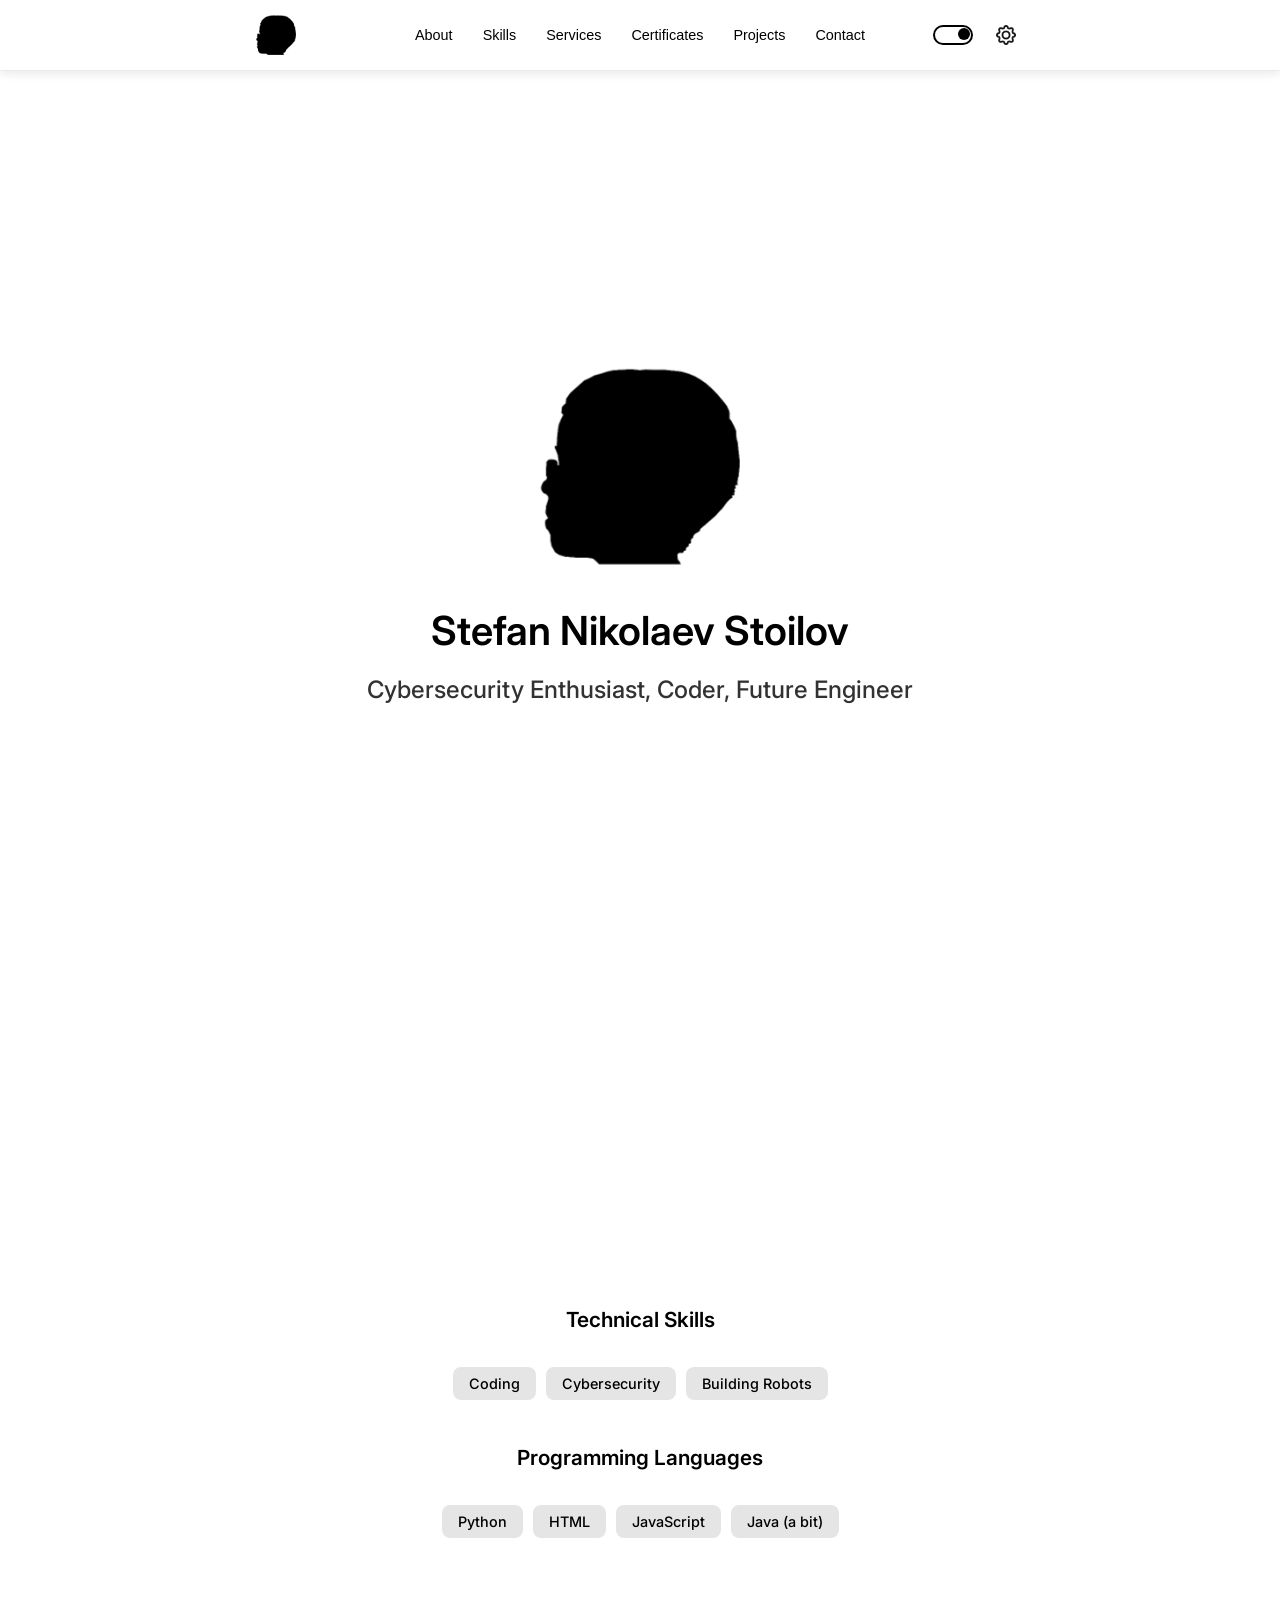
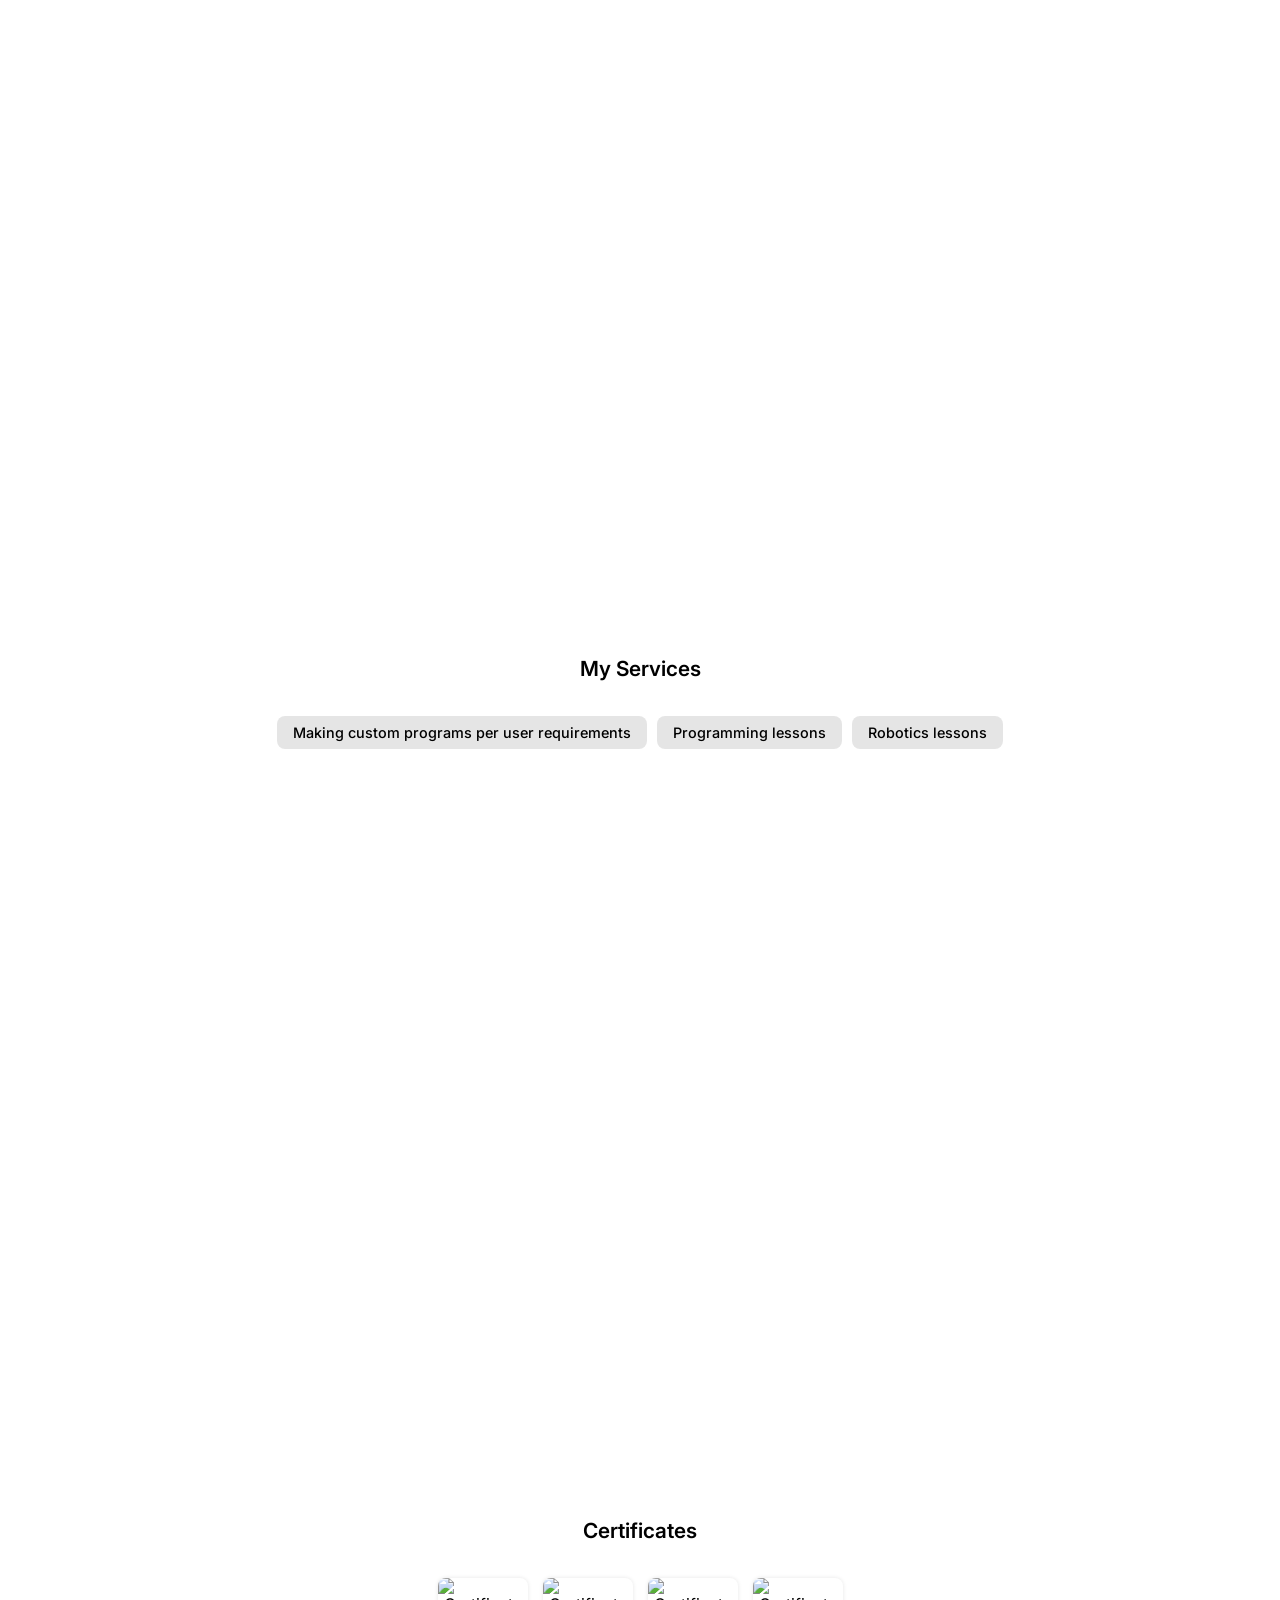
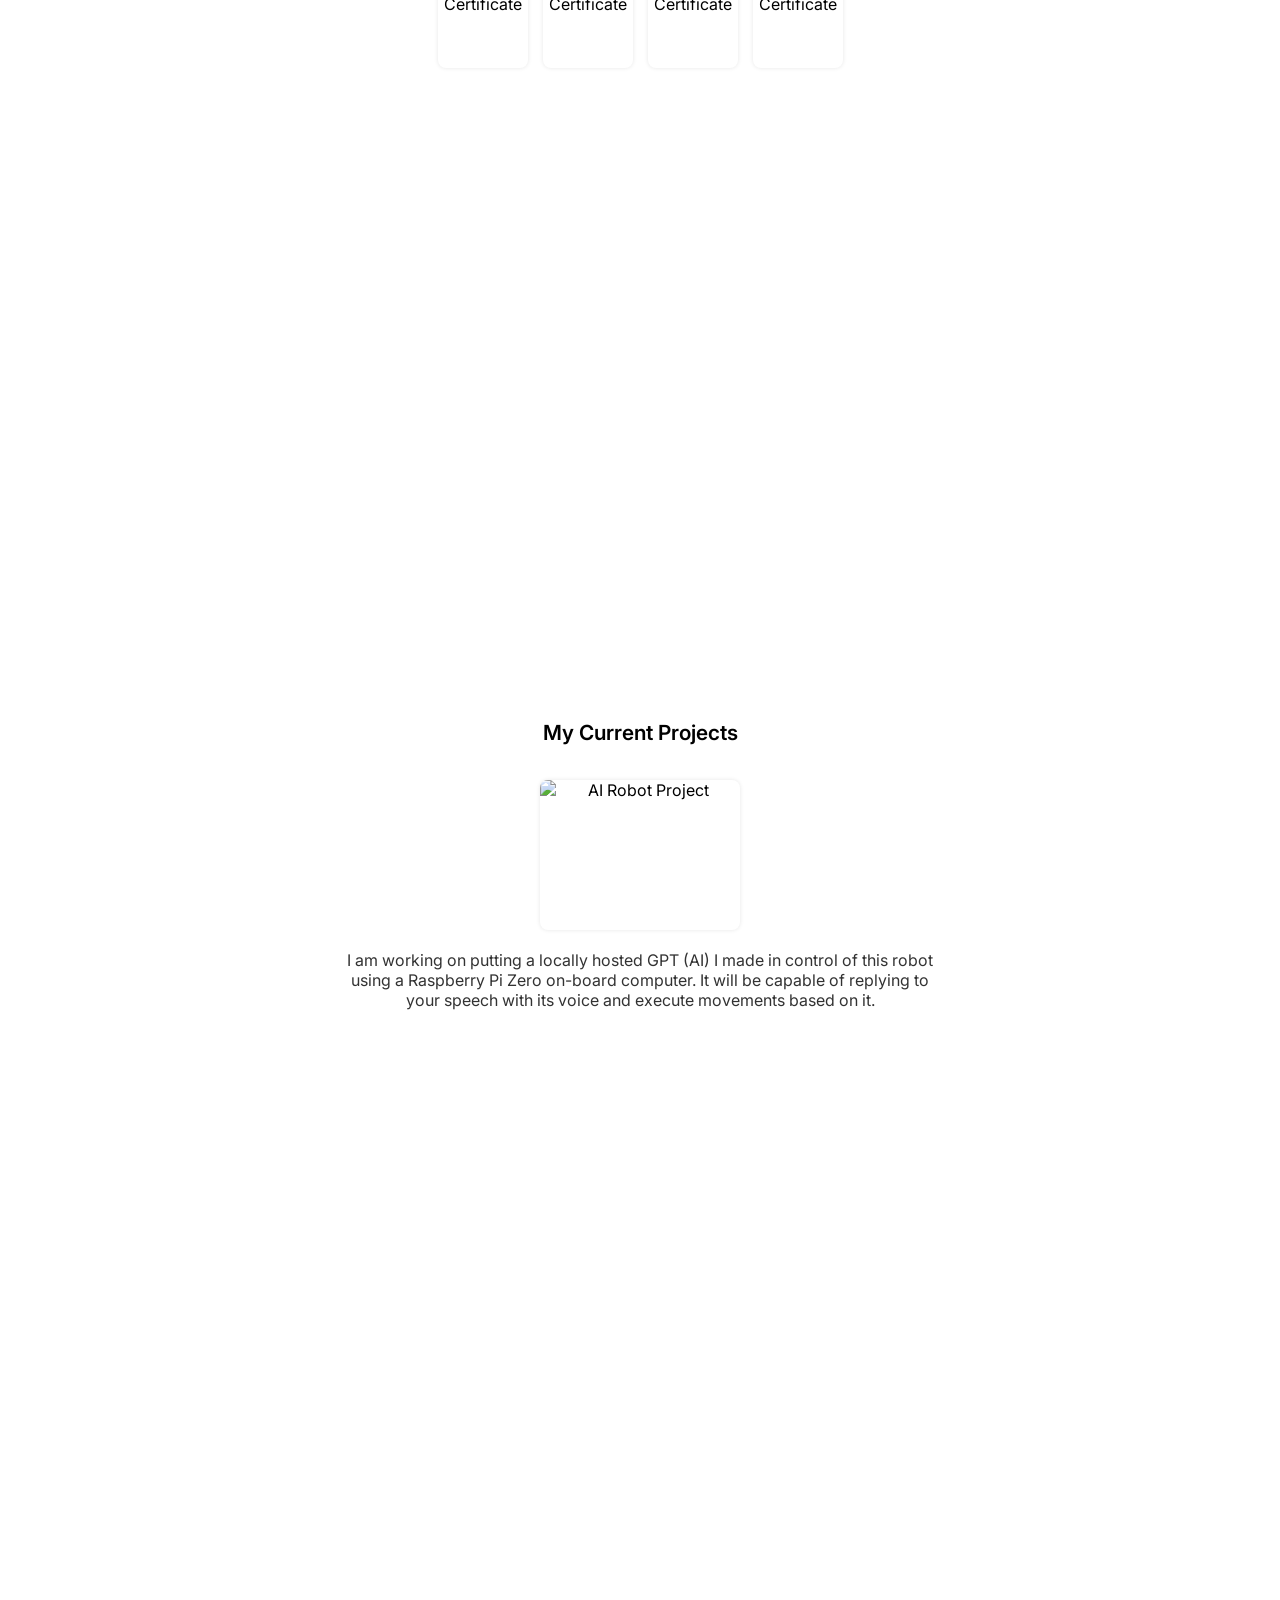
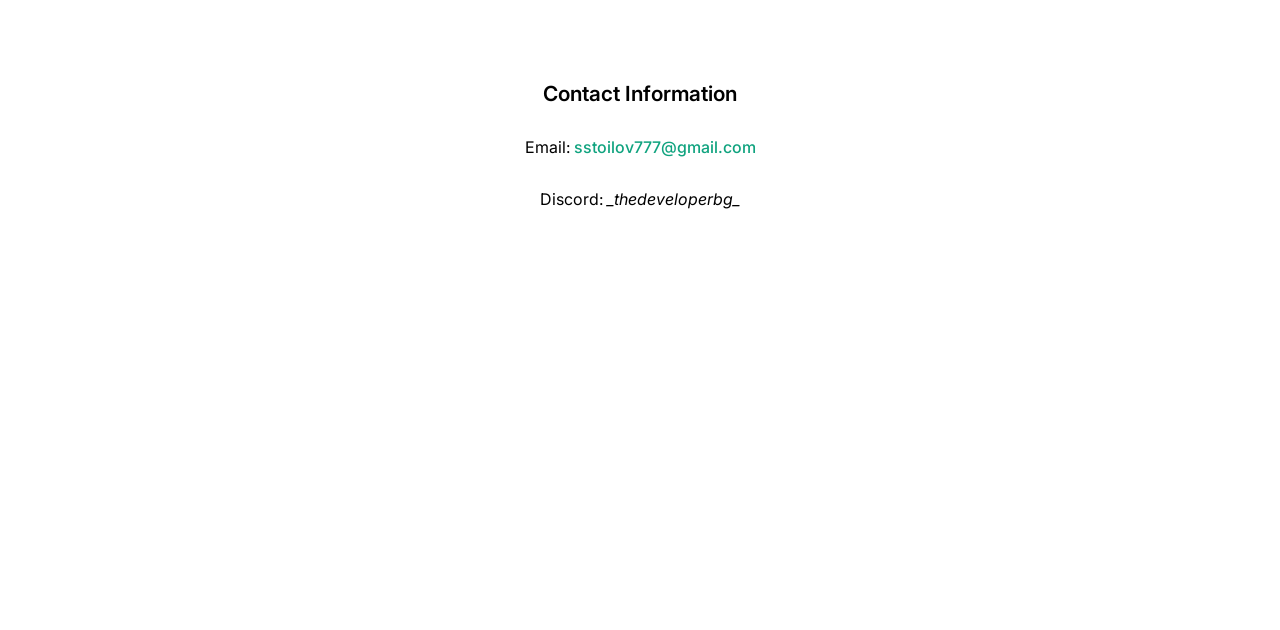
==== index.html @ a02ad45a "Add new certification image URL to index.html" ====
<!DOCTYPE html>
<html lang="en">
<head>
    <meta charset="UTF-8">
    <meta name="viewport" content="width=device-width, initial-scale=1.0">
    <title>Stefan Stoilov - Portfolio</title>
    <link href="https://fonts.googleapis.com/css2?family=Inter:wght@400;500;600&display=swap" rel="stylesheet">
    <link rel="icon" href="profile.png" type="image/png">
    <style>
        :root {
            --primary-color: #10a37f;
            --background-color: #000000;
            --content-bg: #1a1a1a;
            --hover-bg: rgba(255, 255, 255, 0.08);
            --text-color: #ffffff;
            --button-bg: rgba(255, 255, 255, 0.1);
            --button-hover-bg: rgba(255, 255, 255, 0.15);
            --section-padding: 80px 0;
            --nav-bg: #000000;
            --section-scale: 1;
            --section-spacing: 80px;
            --transition-speed: 0.2s;
        }

            :root.light-theme {
                --primary-color: #10a37f;
                --background-color: #ffffff;
                --content-bg: #f5f5f5;
                --hover-bg: rgba(0, 0, 0, 0.08);
                --text-color: #000000;
                --button-bg: rgba(0, 0, 0, 0.1);
                --button-hover-bg: rgba(0, 0, 0, 0.15);
                --nav-bg: #ffffff;
            }

        html {
            scroll-behavior: auto;
        }

        body {
            font-family: 'Inter', -apple-system, BlinkMacSystemFont, sans-serif;
            margin: 0;
            padding: 0;
            min-height: 100vh;
            background: var(--background-color);
            color: var(--text-color);
            overflow-x: hidden;
            font-weight: 400;
            transition: background-color var(--transition-speed) ease, color var(--transition-speed) ease;
        }

        /* Top Navigation Bar - Pure black/white with slide animation and doubled spacing */
        .top-nav {
            scroll-behavior: smooth;
            position: fixed;
            top: -80px;
            left: 0;
            width: 100%;
            background: var(--nav-bg);
            padding: 15px 20%; /* Doubled from 10% to 20% */
            display: flex;
            justify-content: space-between;
            align-items: center;
            z-index: 1000;
            box-shadow: 0 2px 10px rgba(0, 0, 0, 0.1);
            border-bottom: 1px solid var(--hover-bg);
            box-sizing: border-box;
            transition: top 1s ease 0.5s; /* 2x slower with 0.5s delay */
        }

            .top-nav.loaded {
                top: 0;
            }

        .nav-left {
            display: flex;
            align-items: center;
            gap: 20px;
            flex: 1;
        }

        .nav-center {
            display: flex;
            align-items: center;
            gap: 30px;
            flex: 2;
            justify-content: center;
        }

        .nav-right {
            display: flex;
            align-items: center;
            gap: 15px;
            flex: 1;
            justify-content: flex-end;
        }

        /* User Profile in Nav */
        .nav-profile-wrapper {
            width: 40px;
            height: 40px;
            display: flex;
            align-items: center;
            justify-content: center;
            position: relative;
            overflow: hidden;
            border-radius: 0;
        }

        .nav-profile {
            width: 100%;
            height: 100%;
            object-fit: cover;
            transition: all 0.5s ease;
            position: relative;
            z-index: 2;
        }

        .nav-profile-wrapper::before {
            content: '';
            position: absolute;
            top: 0;
            left: 0;
            width: 100%;
            height: 100%;
            background: linear-gradient(135deg, #10a37f, #1e90ff, #10a37f, #1e90ff);
            background-size: 400% 400%;
            opacity: 0;
            transition: opacity 0.5s ease;
            z-index: 1;
            animation: weave 8s ease infinite;
        }

        .nav-profile-wrapper:hover::before {
            opacity: 1;
        }

        .nav-profile-wrapper:hover .nav-profile {
            filter: brightness(0) invert(1) drop-shadow(0 0 2px rgba(255, 255, 255, 0.7));
        }

        @keyframes weave {
            0% {
                background-position: 0% 50%;
            }

            50% {
                background-position: 100% 50%;
            }

            100% {
                background-position: 0% 50%;
            }
        }

        html:not(.light-theme) .nav-profile {
            filter: invert(1);
        }

        /* Navigation Tabs - Always white text */
        .nav-tabs {
            display: flex;
            gap: 30px;
        }

        .nav-tab {
            background: none;
            border: none;
            color: var(--text-color) !important;
            font-weight: 500;
            font-size: 0.9rem;
            cursor: pointer;
            padding: 5px 0;
            position: relative;
            transition: color 0.3s ease;
        }

            .nav-tab::after {
                content: '';
                position: absolute;
                bottom: -2px;
                left: 0;
                width: 0;
                height: 2px;
                background-color: var(--text-color) !important;
                transition: width 0.3s ease;
            }

            .nav-tab:hover::after {
                width: 100%;
            }

        /* Settings Button */
        .settings-container {
            position: relative;
            display: flex;
            align-items: center;
        }

        .settings-btn {
            background: none;
            border: none;
            cursor: pointer;
            padding: 8px;
            border-radius: 4px;
            transition: all 0.3s ease;
            display: flex;
            align-items: center;
            justify-content: center;
        }

            .settings-btn:hover {
                background: var(--hover-bg);
            }

            .settings-btn img {
                width: 20px;
                height: 20px;
            }

        /* Theme Toggle - Border only */
        .theme-switch {
            position: relative;
            display: inline-block;
            width: 40px;
            height: 20px;
        }

            .theme-switch input {
                opacity: 0;
                width: 0;
                height: 0;
            }

        .theme-slider {
            position: absolute;
            cursor: pointer;
            top: 0;
            left: 0;
            right: 0;
            bottom: 0;
            background-color: transparent;
            transition: var(--transition-speed);
            border-radius: 34px;
            border: 2px solid;
        }

        html:not(.light-theme) .theme-slider {
            border-color: #ffffff;
        }

        .light-theme .theme-slider {
            border-color: #000000;
        }

        .theme-slider:before {
            position: absolute;
            content: "";
            height: 12px;
            width: 12px;
            left: 3px;
            bottom: 3px;
            background-color: var(--text-color);
            transition: var(--transition-speed);
            border-radius: 50%;
        }

        input:checked + .theme-slider:before {
            transform: translateX(20px);
        }

        /* Settings Menu - No delay */
        .settings-menu {
            position: absolute;
            top: 100%;
            right: 0;
            background: var(--nav-bg);
            border-radius: 8px;
            padding: 15px;
            box-shadow: 0 4px 15px rgba(0, 0, 0, 0.2);
            display: none;
            z-index: 1000;
            min-width: 180px;
            border: 1px solid var(--hover-bg);
            margin-top: 5px;
        }

            .settings-menu.active {
                display: block;
                animation: fadeIn 0.3s ease; /* No delay, faster animation */
            }

        .settings-menu-item {
            display: flex;
            align-items: center;
            justify-content: space-between;
            padding: 8px 12px;
            color: var(--text-color);
            font-size: 0.9rem;
        }

        /* Main Content with dynamic spacing */
        .main-content {
            max-width: 800px;
            margin: 0 auto;
            padding: 100px 20px 50px;
            transition: padding 0.5s ease;
        }

        .section {
            min-height: 80vh;
            display: flex;
            flex-direction: column;
            justify-content: center;
            align-items: center;
            padding: var(--section-spacing) 0;
            text-align: center;
            scroll-margin-top: 80px;
            transform: scale(var(--section-scale));
            transition: transform 0.5s ease, padding 0.5s ease;
            transform-origin: center center;
        }

        /* Text Elements */
        h1, h2, h3, p, .skill {
            font-family: 'Inter', sans-serif;
            transition: color var(--transition-speed) ease;
        }

        h1 {
            font-size: 2.5rem;
            font-weight: 600;
            margin: 10px 0;
        }

        h2 {
            font-size: 1.5rem;
            font-weight: 500;
            color: var(--text-color);
            opacity: 0.8;
            margin: 10px 0;
        }

        h3 {
            font-size: 1.3rem;
            font-weight: 600;
            margin: 25px 0 15px;
        }

        /* Profile Section */
        .profile-wrapper {
            width: 200px;
            height: 200px;
            display: flex;
            align-items: center;
            justify-content: center;
            margin: 0 auto 30px;
            position: relative;
            overflow: hidden;
            border-radius: 0;
            transition: all 0.5s ease;
        }

        .profile {
            width: 100%;
            height: 100%;
            object-fit: contain;
            transition: all 0.5s ease;
            position: relative;
            z-index: 2;
            filter: none;
        }

        .profile-wrapper::before {
            content: '';
            position: absolute;
            top: 0;
            left: 0;
            width: 100%;
            height: 100%;
            background: linear-gradient(135deg, #10a37f, #1e90ff, #10a37f, #1e90ff);
            background-size: 400% 400%;
            opacity: 0;
            transition: opacity 0.5s ease;
            z-index: 1;
            animation: weave 8s ease infinite;
            mix-blend-mode: overlay;
        }

        .profile-wrapper:hover::before {
            opacity: 0.8;
        }

        .profile-wrapper:hover .profile {
            filter: drop-shadow(0 0 5px rgba(16, 163, 127, 0.5));
        }

        html:not(.light-theme) .profile {
            filter: invert(1);
        }

        /* Skills */
        .skills {
            display: flex;
            gap: 10px;
            flex-wrap: wrap;
            margin: 20px 0;
            justify-content: center;
        }

        .skill {
            background: var(--button-bg);
            padding: 8px 16px;
            border-radius: 8px;
            font-size: 0.9rem;
            font-weight: 500;
            transition: background 0.3s ease;
        }

        /* Certificate Grid */
        .certificates {
            display: flex;
            flex-wrap: wrap;
            gap: 15px;
            margin-top: 20px;
            justify-content: center;
        }

            .certificates img {
                width: 90px;
                height: 90px;
                object-fit: cover;
                border-radius: 8px;
                cursor: pointer;
                transition: all 0.3s ease;
                box-shadow: 0 0 4px rgba(0, 0, 0, 0.1);
            }

                .certificates img:hover {
                    transform: scale(1.1);
                    z-index: 2;
                    box-shadow: 0 0 15px rgba(0, 0, 0, 0.3);
                }

        /* Certificate Overlay - No delay */
        .overlay {
            position: fixed;
            top: 0;
            left: 0;
            width: 100vw;
            height: 100vh;
            background: rgba(0, 0, 0, 0.95);
            display: flex;
            justify-content: center;
            align-items: center;
            z-index: 1000;
            animation: fadeInOverlay 0.3s ease; /* No delay */
        }

            .overlay img {
                max-width: 90%;
                max-height: 90%;
                border-radius: 20px;
                object-fit: contain;
                animation: fadeIn 0.3s ease; /* No delay */
            }

        @keyframes fadeIn {
            from {
                opacity: 0;
            }

            to {
                opacity: 1;
            }
        }

        @keyframes fadeInOverlay {
            from {
                opacity: 0;
            }

            to {
                opacity: 1;
            }
        }

        /* Language Toggle in Settings Menu */
        .language-toggle-menu {
            width: 100%;
            padding: 8px 16px;
            background: var(--button-bg);
            color: var(--text-color);
            border: none;
            border-radius: 6px;
            cursor: pointer;
            font-weight: 500;
            transition: all 0.3s ease;
            font-size: 0.85rem;
            text-align: center;
            margin-top: 10px;
        }

            .language-toggle-menu:hover {
                background: var(--button-hover-bg);
            }

        /* Mobile Menu - No delay */
        .mobile-menu-btn {
            display: none;
            background: none;
            border: none;
            cursor: pointer;
            padding: 8px;
            transition: all 0.3s ease;
        }

            .mobile-menu-btn img {
                width: 24px;
                height: 24px;
                transition: filter var(--transition-speed) ease;
            }

        html:not(.light-theme) .mobile-menu-btn img {
            filter: invert(1);
        }

        .mobile-menu {
            position: fixed;
            top: 70px;
            left: 0;
            width: 100%;
            background: var(--nav-bg);
            padding: 20px;
            box-shadow: 0 4px 15px rgba(0, 0, 0, 0.2);
            display: none;
            z-index: 999;
            animation: slideDown 0.3s ease; /* No delay, faster animation */
            border-top: 1px solid var(--hover-bg);
        }

            .mobile-menu.active {
                display: block;
            }

        .mobile-tabs {
            display: flex;
            flex-direction: column;
            gap: 15px;
            margin-bottom: 20px;
        }

        .mobile-tab {
            background: none;
            border: none;
            color: var(--text-color) !important;
            font-size: 1.1rem;
            text-align: left;
            padding: 10px 0;
            cursor: pointer;
            transition: color 0.3s ease;
            position: relative;
        }

            .mobile-tab::after {
                content: '';
                position: absolute;
                bottom: 0;
                left: 0;
                width: 0;
                height: 2px;
                background-color: #ffffff;
                transition: width 0.3s ease;
            }

            .mobile-tab:hover::after {
                width: 100%;
            }

        .mobile-settings {
            display: flex;
            flex-direction: column;
            gap: 15px;
            padding-top: 15px;
            border-top: 1px solid var(--hover-bg);
        }

        /* Mobile Theme Toggle - Hidden by default, shown when menu is active */
        .mobile-theme-toggle {
            display: none;
            align-items: center;
            gap: 10px;
        }

            .mobile-theme-toggle.active {
                display: flex;
            }

        @keyframes slideDown {
            from {
                opacity: 0;
                transform: translateY(-10px);
            }

            to {
                opacity: 1;
                transform: translateY(0);
            }
        }

        /* Responsive adjustments */
        @media (max-width: 768px) {
            .top-nav {
                padding: 10px 20%; /* Doubled from 10% to 20% */
            }

            .nav-center, .nav-right .theme-switch, .nav-right .settings-container {
                display: none;
            }

            .mobile-menu-btn {
                display: block;
            }

            .mobile-theme-toggle {
                display: none;
            }

                .mobile-theme-toggle.active {
                    display: flex;
                }

            .section {
                min-height: 70vh;
                padding: 60px 0;
            }

            .main-content {
                padding-top: 80px;
            }

            h1 {
                font-size: 2rem;
            }

            h2 {
                font-size: 1.2rem;
            }

            .profile-wrapper {
                width: 150px;
                height: 150px;
            }
        }

        @media (max-width: 600px) {
            .mobile-menu {
                top: 60px;
            }

            .section {
                scroll-margin-top: 60px;
            }
        }

        @media (max-width: 480px) {
            h1 {
                font-size: 1.8rem;
            }

            h2 {
                font-size: 1.1rem;
            }

            .nav-profile-wrapper {
                width: 35px;
                height: 35px;
            }

            .top-nav {
                padding: 10px 10%; /* Doubled from 5% to 10% */
            }
        }
    </style>
</head>
<body>
    <!-- Top Navigation Bar -->
    <nav class="top-nav">
        <div class="nav-left">
            <div class="nav-profile-wrapper">
                <img src="profile.png" alt="Profile" class="nav-profile">
            </div>
        </div>

        <div class="nav-center">
            <div class="nav-tabs">
                <button class="nav-tab" data-section="about">About</button>
                <button class="nav-tab" data-section="skills">Skills</button>
                <button class="nav-tab" data-section="services">Services</button>
                <button class="nav-tab" data-section="certs">Certificates</button>
                <button class="nav-tab" data-section="projects">Projects</button>
                <button class="nav-tab" data-section="contact">Contact</button>
            </div>
        </div>

        <div class="nav-right">
            <label class="theme-switch">
                <input type="checkbox" id="themeCheckbox">
                <span class="theme-slider"></span>
            </label>

            <div class="settings-container">
                <button class="settings-btn" id="settingsBtn">
                    <img id="settingsIcon" src="settings-light.png" alt="Settings">
                </button>

                <!-- Settings Menu -->
                <div class="settings-menu" id="settingsMenu">
                    <div class="settings-menu-item">
                        <span id="themeText">Change to dark theme</span>
                    </div>
                    <button class="language-toggle-menu" id="languageToggleMenu">Смени на Български</button>
                </div>
            </div>

            <!-- Mobile Theme Toggle (shown when menu is active) -->
            <div class="mobile-theme-toggle" id="mobileThemeToggle">
                <label class="theme-switch">
                    <input type="checkbox" id="mobileThemeCheckbox">
                    <span class="theme-slider"></span>
                </label>
            </div>

            <!-- Mobile Menu Button -->
            <button class="mobile-menu-btn" id="mobileMenuBtn">
                <img src="bar.png" alt="Menu">
            </button>
        </div>
    </nav>

    <!-- Mobile Menu -->
    <div class="mobile-menu" id="mobileMenu">
        <div class="mobile-tabs">
            <button class="mobile-tab" data-section="about">About</button>
            <button class="mobile-tab" data-section="skills">Skills</button>
            <button class="mobile-tab" data-section="services">Services</button>
            <button class="mobile-tab" data-section="certs">Certificates</button>
            <button class="mobile-tab" data-section="projects">Projects</button>
            <button class="mobile-tab" data-section="contact">Contact</button>
        </div>
        <div class="mobile-settings">
            <button class="language-toggle-menu" id="mobileLanguageToggleMenu">Смени на Български</button>
        </div>
    </div>

    <main class="main-content">
        <section id="about" class="section">
            <div class="profile-wrapper">
                <img src="profile.png" alt="Profile" class="profile">
            </div>
            <h1>Stefan Nikolaev Stoilov</h1>
            <h2>Cybersecurity Enthusiast, Coder, Future Engineer</h2>
        </section>

        <section id="skills" class="section">
            <h3>Technical Skills</h3>
            <div class="skills">
                <div class="skill">Coding</div>
                <div class="skill">Cybersecurity</div>
                <div class="skill">Building Robots</div>
            </div>

            <h3>Programming Languages</h3>
            <div class="skills">
                <div class="skill">Python</div>
                <div class="skill">HTML</div>
                <div class="skill">JavaScript</div>
                <div class="skill">Java (a bit)</div>
            </div>
        </section>

        <section id="services" class="section">
            <h3>My Services</h3>
            <div class="skills">
                <div class="skill">Making custom programs per user requirements</div>
                <div class="skill">Programming lessons</div>
                <div class="skill">Robotics lessons</div>
            </div>
        </section>

        <section id="certs" class="section">
            <h3>Certificates</h3>
            <div class="certificates" id="certGallery">
                <!-- Certificates will be populated by JavaScript -->
            </div>
        </section>

        <section id="projects" class="section">
            <h3>My Current Projects</h3>
            <div class="certificates">
                <img src="https://github.com/dev-sstoilov/dev-sstoilov.github.io/blob/main/unnamed.jpg?raw=true"
                     alt="AI Robot Project"
                     style="width: 200px; height: 150px; object-fit: cover;">
            </div>
            <p style="margin-top: 20px; opacity: 0.8; max-width: 600px;">
                <span class="project-description">I am working on putting a locally hosted GPT (AI) I made in control of this robot using a Raspberry Pi Zero on-board computer. It will be capable of replying to your speech with its voice and execute movements based on it.</span>
            </p>
        </section>

        <section id="contact" class="section">
            <h3>Contact Information</h3>
            <p>
                Email: <a href="mailto:sstoilov777@gmail.com"
                          style="color: var(--primary-color);
                              text-decoration: none;
                              font-weight: 500;">
                    sstoilov777@gmail.com
                </a>
            </p>
            <p>Discord: _thedeveloperbg_</p>
        </section>
    </main>

    <script>
        // Cookie functions
        function setCookie(name, value, days) {
        const date = new Date();
        date.setTime(date.getTime() + (days * 24 * 60 * 60 * 1000));
        document.cookie = `${name}=${value};expires=${date.toUTCString()};path=/`;
        }

        function getCookie(name) {
        const cookies = document.cookie.split(';');
        for (let cookie of cookies) {
        const [cookieName, cookieValue] = cookie.split('=');
        if (cookieName.trim() === name) return cookieValue;
        }
        return null;
        }

        // Theme management
        function updateThemeIcon() {
        const isLight = document.documentElement.classList.contains('light-theme');
        document.getElementById('settingsIcon').src = isLight ?
        'settings-light.png' : 'settings-dark.png';
        }

        function applyTheme(isLight) {
        const themeText = document.getElementById('themeText');
        if (isLight) {
        document.documentElement.classList.add('light-theme');
        document.getElementById('themeCheckbox').checked = true;
        document.getElementById('mobileThemeCheckbox').checked = true;
        themeText.textContent = 'Change to dark theme';
        } else {
        document.documentElement.classList.remove('light-theme');
        document.getElementById('themeCheckbox').checked = false;
        document.getElementById('mobileThemeCheckbox').checked = false;
        themeText.textContent = 'Change to light theme';
        }
        updateThemeIcon();
        }

        // Initial theme setup
        const savedTheme = getCookie('theme');
        const prefersDark = window.matchMedia('(prefers-color-scheme: dark)').matches;
        let currentTheme = savedTheme || (prefersDark ? 'dark' : 'light');
        applyTheme(currentTheme === 'light');

        // Theme toggle
        document.getElementById('themeCheckbox').addEventListener('change', (e) => {
        const isLight = e.target.checked;
        applyTheme(isLight);
        setCookie('theme', isLight ? 'light' : 'dark', 30);
        });

        document.getElementById('mobileThemeCheckbox').addEventListener('change', (e) => {
        const isLight = e.target.checked;
        applyTheme(isLight);
        setCookie('theme', isLight ? 'light' : 'dark', 30);
        });

        // Language content
        const englishContent = {
        about: {
        title: "Stefan Nikolaev Stoilov",
        subtitle: "Cybersecurity Enthusiast, Coder, Future Engineer"
        },
        skills: {
        technicalSkills: "Technical Skills",
        programmingLanguages: "Programming Languages",
        skills: ["Coding", "Cybersecurity", "Building Robots"],
        languages: ["Python", "HTML", "JavaScript", "Java (a bit)"]
        },
        services: {
        title: "My Services",
        services: [
        "Making custom programs per user requirements",
        "Programming lessons",
        "Robotics lessons"
        ]
        },
        certs: {
        title: "Certificates"
        },
        projects: {
        title: "My Current Projects",
        sampleText: "I am working on putting a locally hosted GPT (AI) I made in control of this robot using a Raspberry Pi Zero on-board computer. It will be capable of replying to your speech with its voice and execute movements based on it."
        },
        contact: {
        title: "Contact Information",
        email: "Email: ",
        discord: "Discord: "
        },
        tabs: {
        about: "About",
        skills: "Skills",
        services: "Services",
        certs: "Certificates",
        projects: "Projects",
        contact: "Contact"
        },
        languageToggleText: "Смени на Български"
        };

        const bulgarianContent = {
        about: {
        title: "Стефан Николаев Стоилов",
        subtitle: "Ентусиаст по киберсигурност, програмист, бъдещ инженер"
        },
        skills: {
        technicalSkills: "Технически Умения",
        programmingLanguages: "Програмни Езици",
        skills: ["Програмиране", "Киберсигурност", "Конструиране/дизайн на роботи"],
        languages: ["Python", "HTML", "JavaScript", "Java (малко)"]
        },
        services: {
        title: "Моите Услуги",
        services: [
        "Създаване на програми по поръчка",
        "Уроци по програмиране",
        "Уроци по роботика"
        ]
        },
        certs: {
        title: "Сертификати"
        },
        projects: {
        title: "Текущи Проекти",
        sampleText: "В момента работя върху интеграция на локално хостван GPT модел (Изкуствен Интелект), който създадох за управление на този робот с помощта на Raspberry Pi Zero платков компютър. Роботът ще може да отговаря на това което чува със свой глас и физически да прави движения според разговора."
        },
        contact: {
        title: "Контактна Информация",
        email: "Имейл: ",
        discord: "Дискорд: "
        },
        tabs: {
        about: "За Мен",
        skills: "Умения",
        services: "Услуги",
        certs: "Сертификати",
        projects: "Проекти",
        contact: "Контакт"
        },
        languageToggleText: "Switch to English"
        };

        // Language management
        const savedLang = getCookie('language');
        let isEnglish = savedLang ? savedLang === 'en' : true;
        const languageToggleMenu = document.getElementById('languageToggleMenu');
        const mobileLanguageToggleMenu = document.getElementById('mobileLanguageToggleMenu');

        function updateLanguage(isEnglish) {
        const content = isEnglish ? englishContent : bulgarianContent;
        const toggleText = content.languageToggleText;

        // Update toggle button text
        languageToggleMenu.textContent = toggleText;
        mobileLanguageToggleMenu.textContent = toggleText;

        // Update tab names
        document.querySelectorAll('.nav-tab').forEach(tab => {
        const tabId = tab.dataset.section;
        tab.textContent = content.tabs[tabId];
        });

        // Update mobile tab names
        document.querySelectorAll('.mobile-tab').forEach(tab => {
        const tabId = tab.dataset.section;
        tab.textContent = content.tabs[tabId];
        });

        // Update About section
        const aboutSection = document.getElementById('about');
        aboutSection.querySelector('h1').textContent = content.about.title;
        aboutSection.querySelector('h2').textContent = content.about.subtitle;

        // Update Skills section
        const skillsSection = document.getElementById('skills');
        skillsSection.querySelector('h3:nth-of-type(1)').textContent = content.skills.technicalSkills;
        skillsSection.querySelector('h3:nth-of-type(2)').textContent = content.skills.programmingLanguages;
        const skillElements = skillsSection.querySelectorAll('.skill');
        content.skills.skills.concat(content.skills.languages).forEach((skill, index) => {
        skillElements[index].textContent = skill;
        });

        // Update Services section
        const servicesSection = document.getElementById('services');
        servicesSection.querySelector('h3').textContent = content.services.title;
        const serviceElements = servicesSection.querySelectorAll('.skill');
        content.services.services.forEach((service, index) => {
        serviceElements[index].textContent = service;
        });

        // Update Certificates section
        const certsSection = document.getElementById('certs');
        certsSection.querySelector('h3').textContent = content.certs.title;

        // Update Projects section
        const projectsSection = document.getElementById('projects');
        projectsSection.querySelector('h3').textContent = content.projects.title;
        projectsSection.querySelector('.project-description').textContent = content.projects.sampleText;

        // Update Contact section
        const contactSection = document.getElementById('contact');
        contactSection.querySelector('h3').textContent = content.contact.title;
        contactSection.querySelector('p:nth-of-type(1)').innerHTML = `
        ${content.contact.email} <a href="mailto:sstoilov777@gmail.com"
        style="color: var(--primary-color);
        text-decoration: none;
        font-weight: 500;">
        sstoilov777@gmail.com</a>`;
        contactSection.querySelector('p:nth-of-type(2)').innerHTML = `
        ${content.contact.discord} <i>_thedeveloperbg_<i>`;

        setCookie('language', isEnglish ? 'en' : 'bg', 30);
        }

        // Initialize language
        updateLanguage(isEnglish);

        function toggleLanguage() {
        isEnglish = !isEnglish;
        updateLanguage(isEnglish);
        }

        languageToggleMenu.addEventListener('click', toggleLanguage);
        mobileLanguageToggleMenu.addEventListener('click', toggleLanguage);

        // Settings menu toggle
        document.getElementById('settingsBtn').addEventListener('click', (e) => {
        const menu = document.getElementById('settingsMenu');
        menu.classList.toggle('active');
        e.stopPropagation();
        });

        // Mobile menu toggle with theme toggle
        document.getElementById('mobileMenuBtn').addEventListener('click', (e) => {
        const menu = document.getElementById('mobileMenu');
        const themeToggle = document.getElementById('mobileThemeToggle');
        const isActive = menu.classList.toggle('active');

        // Show/hide mobile theme toggle
        if (isActive) {
        themeToggle.classList.add('active');
        } else {
        themeToggle.classList.remove('active');
        }

        e.stopPropagation();
        });

        // Close menus when clicking outside
        document.addEventListener('click', (e) => {
        if (!e.target.closest('.settings-menu') && !e.target.closest('#settingsBtn')) {
        document.getElementById('settingsMenu').classList.remove('active');
        }

        if (!e.target.closest('.mobile-menu') && !e.target.closest('#mobileMenuBtn')) {
        document.getElementById('mobileMenu').classList.remove('active');
        document.getElementById('mobileThemeToggle').classList.remove('active');
        }
        });

        // Certificate loading
        const certGallery = document.getElementById("certGallery");
        const certImages = [
        "https://raw.githubusercontent.com/dev-sstoilov/dev-sstoilov.github.io/refs/heads/main/CS50P.png",
        "https://raw.githubusercontent.com/dev-sstoilov/dev-sstoilov.github.io/refs/heads/main/CS50AI.png",
        "https://raw.githubusercontent.com/dev-sstoilov/dev-sstoilov.github.io/refs/heads/main/CS50%20Cybersecurity.png",
        "https://github.com/dev-sstoilov/dev-sstoilov.github.io/blob/main/Stefan%20Nikolaev%20Stoilov_Java%20Programming%20Course%20For%20Beginners-1.png",
        ];

        if (certGallery) {
        certImages.forEach(url => {
        let imgElem = document.createElement("img");
        imgElem.src = url;
        imgElem.alt = "Certificate";
        imgElem.onclick = () => openCert(imgElem.src);
        certGallery.appendChild(imgElem);
        });
        }

        // Section navigation logic
        const sections = ['about', 'skills', 'services', 'certs', 'projects', 'contact'];
        let isScrolling = false;
        let scrollTimeout;

        function scrollToSection(sectionId, instant = false) {
        const section = document.getElementById(sectionId);
        if (section) {
        // Set smooth or instant scroll
        const behavior = instant ? 'auto' : 'smooth';

        // Scroll to section
        section.scrollIntoView({
        behavior: behavior,
        block: 'center'
        });

        // Close mobile menu if open
        document.getElementById('mobileMenu').classList.remove('active');
        document.getElementById('mobileThemeToggle').classList.remove('active');
        }
        }

        // Initialize navigation
        document.querySelectorAll('.nav-tab').forEach(tab => {
        tab.addEventListener('click', function() {
        scrollToSection(this.dataset.section);
        });
        });

        // Mobile navigation
        document.querySelectorAll('.mobile-tab').forEach(tab => {
        tab.addEventListener('click', function() {
        scrollToSection(this.dataset.section);
        });
        });

        // Calculate maximum possible scale for a section without overflow - MAXIMUM ZOOM
        function calculateMaxScale(section) {
        const navHeight = document.querySelector('.top-nav').offsetHeight;
        const windowHeight = window.innerHeight - navHeight - 20; // Minimal padding
        const windowWidth = window.innerWidth - 20; // Minimal padding

        const sectionHeight = section.scrollHeight;
        const sectionWidth = section.scrollWidth;

        // Calculate maximum scale that fits both dimensions - MAXIMUM POSSIBLE
        const maxScaleHeight = windowHeight / sectionHeight;
        const maxScaleWidth = windowWidth / sectionWidth;

        // Use the smaller scale to ensure no overflow in either dimension
        // Remove the cap of 3 to allow maximum possible zoom
        return Math.min(maxScaleHeight, maxScaleWidth) * 0.95; // 95% to ensure no overflow
        }

        // Scroll-based animations with MAXIMUM zooming
        function updateSectionsOnScroll() {
        const sections = document.querySelectorAll('.section');
        const navHeight = document.querySelector('.top-nav').offsetHeight;
        const windowHeight = window.innerHeight;
        const scrollY = window.scrollY;

        // Find the section that's currently in the center of the viewport
        let activeSection = null;
        let maxVisibility = 0;

        sections.forEach(section => {
        const sectionTop = section.offsetTop - navHeight;
        const sectionHeight = section.offsetHeight;
        const sectionCenter = sectionTop + sectionHeight / 2;
        const viewportCenter = scrollY + windowHeight / 2;

        // Calculate how close the section center is to the viewport center
        const distanceFromCenter = Math.abs(sectionCenter - viewportCenter);
        const visibility = Math.max(0, 1 - distanceFromCenter / (windowHeight / 2));

        if (visibility > maxVisibility) {
        maxVisibility = visibility;
        activeSection = section;
        }

        // Calculate scale based on visibility, using MAXIMUM possible scale
        const maxScale = calculateMaxScale(section);
        // Use aggressive scaling - when centered, use maximum scale
        const scale = 1 + (visibility * (maxScale - 1));
        section.style.setProperty('--section-scale', Math.max(scale, 1));
        });

        // Update section spacing based on scroll state
        const isScrolling = scrollY > 0;
        const newSpacing = isScrolling ? '20px' : '80px';
        document.documentElement.style.setProperty('--section-spacing', newSpacing);

        // Update main content padding
        const mainContent = document.querySelector('.main-content');
        mainContent.style.paddingTop = isScrolling ? '60px' : '100px';
        }

        // Throttle scroll events
        function throttle(func, limit) {
        let inThrottle;
        return function() {
        const args = arguments;
        const context = this;
        if (!inThrottle) {
        func.apply(context, args);
        inThrottle = true;
        setTimeout(() => inThrottle = false, limit);
        }
        }
        }

        // Initialize scroll-based animations
        window.addEventListener('scroll', throttle(updateSectionsOnScroll, 50));
        window.addEventListener('resize', updateSectionsOnScroll);
        document.addEventListener('DOMContentLoaded', updateSectionsOnScroll);

        // Certificate overlay with animation - NO DELAY
        function openCert(src) {
        let overlay = document.createElement("div");
        overlay.className = "overlay";
        overlay.onclick = () => overlay.remove();

        let img = document.createElement("img");
        img.src = src;
        overlay.appendChild(img);
        document.body.appendChild(overlay);
        }

        // Navbar slide down on load with 2x slower animation and 0.5s delay
        window.addEventListener('load', () => {
        setTimeout(() => {
        document.querySelector('.top-nav').classList.add('loaded');
        }, 500); // 0.5 second delay
        });

        // Easter Egg
        document.addEventListener("keydown", (e) => {
        if (e.code === "KeyG") {
        window.location.href = "nova_dash_game";
        }
        });
        // ---- REALISTIC MOMENTUM SCROLLING WITH ACCELERATION ----
        (() => {
            let velocity = 0;
            let animating = false;
            let rafId = null;
            let lastWheelSign = 0;
            let lastTouchY = null;
            let isPointerActive = false;

            // Tunable parameters
            const maxVel = 300;          // Maximum velocity
            const minStop = 0.05;        // When to stop animation
            const frameFriction = 0.95;  // Momentum decay per frame
            const wheelMultiplier = 0.375; // Acceleration from mouse wheel
            const touchMultiplier = 1.4; // Acceleration from touch drag
            const smoothPosFactor = 0.14; // Position interpolation (smaller = smoother)

            // Ensure nav stays fixed
            const nav = document.querySelector('.top-nav');
            if (nav) {
                nav.style.position = 'fixed';
                nav.style.top = '0';
                nav.style.left = '0';
                nav.style.right = '0';
                nav.style.zIndex = '1000';
            }

            function maxScroll() {
                return Math.max(0, document.documentElement.scrollHeight - window.innerHeight);
            }

            let renderedY = window.scrollY;

            function step() {
                renderedY += velocity;

                const bound = maxScroll();
                if (renderedY < 0) {
                    renderedY = 0;
                    velocity = 0;
                } else if (renderedY > bound) {
                    renderedY = bound;
                    velocity = 0;
                }

                const current = window.scrollY;
                const diff = renderedY - current;
                if (Math.abs(diff) > 0.5) {
                    window.scrollTo(0, current + diff * smoothPosFactor);
                }

                velocity *= frameFriction;

                if (Math.abs(velocity) < minStop && !isPointerActive) {
                    velocity = 0;
                    animating = false;
                    rafId = null;
                    return;
                }

                rafId = requestAnimationFrame(step);
            }

            function ensureAnimating() {
                if (!animating) {
                    animating = true;
                    renderedY = window.scrollY;
                    rafId = requestAnimationFrame(step);
                }
            }

            // ---- Mouse Wheel ----
            function onWheel(e) {
                const delta = e.deltaY;
                if (!delta) return;

                const sign = Math.sign(delta);
                if (lastWheelSign && sign !== lastWheelSign) {
                    velocity = 0; // reset on direction change
                }
                lastWheelSign = sign;

                // Acceleration with scaling factor
                velocity += delta * wheelMultiplier * (1 + Math.abs(velocity) * 0.01);
                velocity = Math.max(-maxVel, Math.min(maxVel, velocity));

                isPointerActive = true;
                ensureAnimating();

                clearTimeout(onWheel._clearTimer);
                onWheel._clearTimer = setTimeout(() => { isPointerActive = false; }, 120);

                e.preventDefault();
            }

            // ---- Touch Scrolling ----
            function onTouchStart(e) {
                if (e.touches && e.touches.length) {
                    lastTouchY = e.touches[0].clientY;
                    isPointerActive = true;
                    lastWheelSign = 0;
                }
            }

            function onTouchMove(e) {
                if (!lastTouchY || !e.touches || !e.touches.length) return;
                const y = e.touches[0].clientY;
                const delta = lastTouchY - y;
                lastTouchY = y;

                velocity += delta * touchMultiplier * (1 + Math.abs(velocity) * 0.01);
                velocity = Math.max(-maxVel, Math.min(maxVel, velocity));

                ensureAnimating();
                e.preventDefault();

                clearTimeout(onTouchMove._clearTimer);
                onTouchMove._clearTimer = setTimeout(() => { isPointerActive = false; lastTouchY = null; }, 120);
            }

            function onTouchEnd() {
                lastTouchY = null;
                clearTimeout(onTouchEnd._clearTimer);
                onTouchEnd._clearTimer = setTimeout(() => { isPointerActive = false; }, 120);
            }

            // ---- Cancel Momentum on Programmatic Scrolls ----
            function cancelMomentum() {
                velocity = 0;
                isPointerActive = false;
                lastWheelSign = 0;
                if (rafId) {
                    cancelAnimationFrame(rafId);
                    rafId = null;
                    animating = false;
                }
            }

            document.querySelectorAll('.nav-tab, .mobile-tab').forEach(tab => {
                tab.addEventListener('click', () => {
                    cancelMomentum(); // tab scroll overrides momentum
                }, { passive: true });
            });

            window.addEventListener('keydown', e => {
                const keys = ['PageUp', 'PageDown', 'ArrowUp', 'ArrowDown', 'Home', 'End', ' '];
                if (keys.includes(e.key)) cancelMomentum();
            }, { passive: true });

            // ---- Event bindings ----
            window.addEventListener('wheel', onWheel, { passive: false });
            window.addEventListener('touchstart', onTouchStart, { passive: false });
            window.addEventListener('touchmove', onTouchMove, { passive: false });
            window.addEventListener('touchend', onTouchEnd, { passive: true });

            window.addEventListener('scroll', () => {
                renderedY = window.scrollY; // keep synced when user drags scrollbar
            }, { passive: true });

            // ---- Disable CSS smooth-scroll (it conflicts) ----
            document.documentElement.style.scrollBehavior = 'auto';

            // ---- Cleanup ----
            window.addEventListener('beforeunload', () => {
                cancelMomentum();
                window.removeEventListener('wheel', onWheel);
                window.removeEventListener('touchstart', onTouchStart);
                window.removeEventListener('touchmove', onTouchMove);
                window.removeEventListener('touchend', onTouchEnd);
            });
        })();
    </script>
</body>
</html>
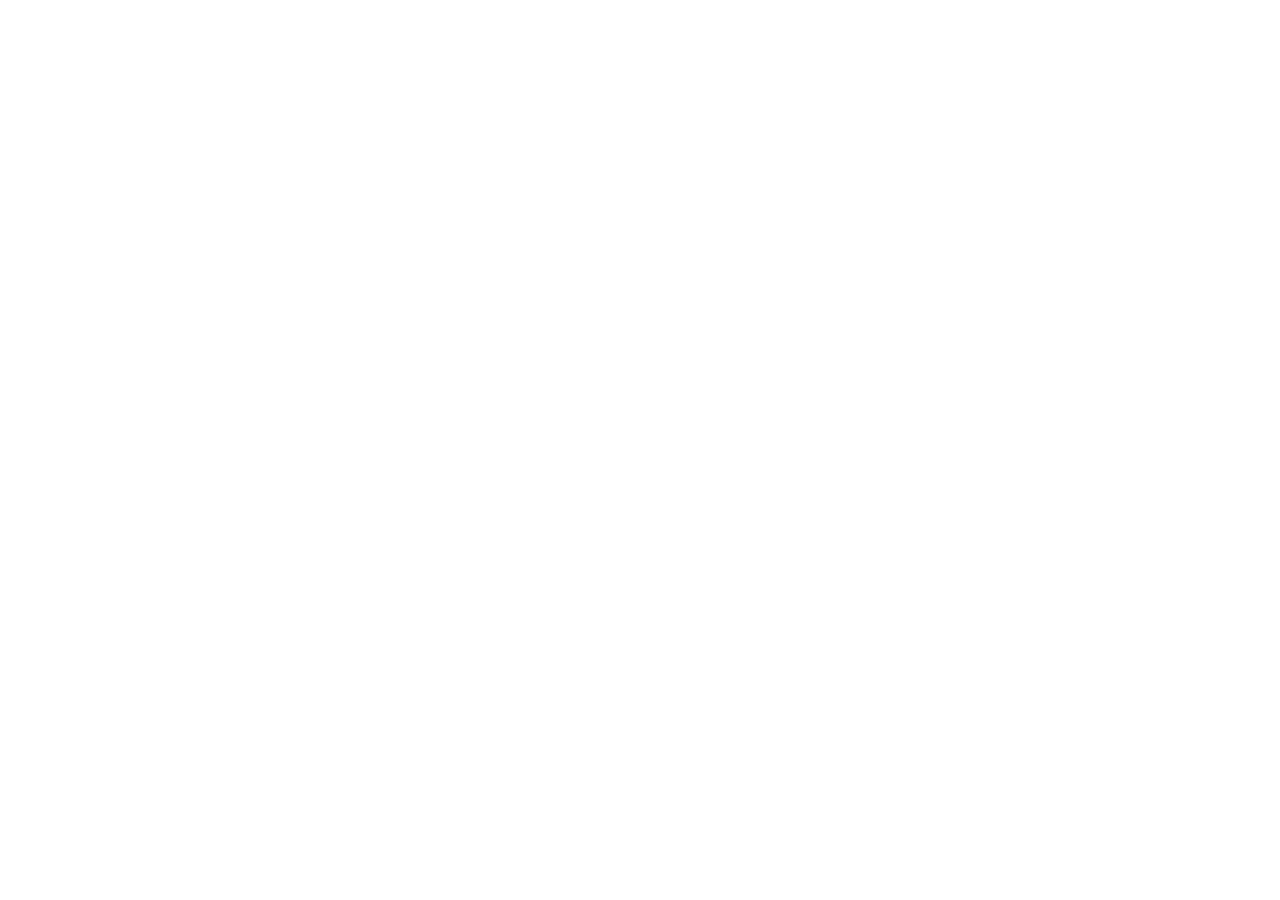
==== commit ef3b014b: "Update index.html" ====
--- a/index.html
+++ b/index.html
@@ -3,1418 +3,30 @@
 <head>
     <meta charset="UTF-8">
     <meta name="viewport" content="width=device-width, initial-scale=1.0">
-    <title>Stefan Stoilov - Portfolio</title>
+    <!-- Primary SEO -->
+    <title>Stefan Stoilov | Cybersecurity & Software Developer Portfolio</title>
+    <meta name="description" content="Official portfolio of Stefan Stoilov, cybersecurity enthusiast and software developer. Projects, skills, certificates, and contact information.">
+    
+    <!-- Language targeting -->
+    <meta name="language" content="en">
+    <meta http-equiv="content-language" content="en, bg">
+    
+    <!-- Open Graph (Discord / Facebook / LinkedIn) -->
+    <meta property="og:type" content="website">
+    <meta property="og:title" content="Stefan Stoilov | Cybersecurity & Software Developer Portfolio">
+    <meta property="og:description" content="Cybersecurity enthusiast and software developer. View projects, skills, certificates, and contact information.">
+    <meta property="og:url" content="https://dev-sstoilov.github.io">
+    <meta property="og:image" content="https://dev-sstoilov.github.io/profile.png">
+    <meta property="og:image:type" content="image/png">
+    <meta property="og:image:width" content="512">
+    <meta property="og:image:height" content="512">
+    <meta property="og:site_name" content="Stefan Stoilov Portfolio">
     <link href="https://fonts.googleapis.com/css2?family=Inter:wght@400;500;600&display=swap" rel="stylesheet">
     <link rel="icon" href="profile.png" type="image/png">
-    <style>
-        :root {
-            --primary-color: #10a37f;
-            --background-color: #000000;
-            --content-bg: #1a1a1a;
-            --hover-bg: rgba(255, 255, 255, 0.08);
-            --text-color: #ffffff;
-            --button-bg: rgba(255, 255, 255, 0.1);
-            --button-hover-bg: rgba(255, 255, 255, 0.15);
-            --section-padding: 80px 0;
-            --nav-bg: #000000;
-            --section-scale: 1;
-            --section-spacing: 80px;
-            --transition-speed: 0.2s;
-        }
-
-            :root.light-theme {
-                --primary-color: #10a37f;
-                --background-color: #ffffff;
-                --content-bg: #f5f5f5;
-                --hover-bg: rgba(0, 0, 0, 0.08);
-                --text-color: #000000;
-                --button-bg: rgba(0, 0, 0, 0.1);
-                --button-hover-bg: rgba(0, 0, 0, 0.15);
-                --nav-bg: #ffffff;
-            }
-
-        html {
-            scroll-behavior: auto;
-        }
-
-        body {
-            font-family: 'Inter', -apple-system, BlinkMacSystemFont, sans-serif;
-            margin: 0;
-            padding: 0;
-            min-height: 100vh;
-            background: var(--background-color);
-            color: var(--text-color);
-            overflow-x: hidden;
-            font-weight: 400;
-            transition: background-color var(--transition-speed) ease, color var(--transition-speed) ease;
-        }
-
-        /* Top Navigation Bar - Pure black/white with slide animation and doubled spacing */
-        .top-nav {
-            scroll-behavior: smooth;
-            position: fixed;
-            top: -80px;
-            left: 0;
-            width: 100%;
-            background: var(--nav-bg);
-            padding: 15px 20%; /* Doubled from 10% to 20% */
-            display: flex;
-            justify-content: space-between;
-            align-items: center;
-            z-index: 1000;
-            box-shadow: 0 2px 10px rgba(0, 0, 0, 0.1);
-            border-bottom: 1px solid var(--hover-bg);
-            box-sizing: border-box;
-            transition: top 1s ease 0.5s; /* 2x slower with 0.5s delay */
-        }
-
-            .top-nav.loaded {
-                top: 0;
-            }
-
-        .nav-left {
-            display: flex;
-            align-items: center;
-            gap: 20px;
-            flex: 1;
-        }
-
-        .nav-center {
-            display: flex;
-            align-items: center;
-            gap: 30px;
-            flex: 2;
-            justify-content: center;
-        }
-
-        .nav-right {
-            display: flex;
-            align-items: center;
-            gap: 15px;
-            flex: 1;
-            justify-content: flex-end;
-        }
-
-        /* User Profile in Nav */
-        .nav-profile-wrapper {
-            width: 40px;
-            height: 40px;
-            display: flex;
-            align-items: center;
-            justify-content: center;
-            position: relative;
-            overflow: hidden;
-            border-radius: 0;
-        }
-
-        .nav-profile {
-            width: 100%;
-            height: 100%;
-            object-fit: cover;
-            transition: all 0.5s ease;
-            position: relative;
-            z-index: 2;
-        }
-
-        .nav-profile-wrapper::before {
-            content: '';
-            position: absolute;
-            top: 0;
-            left: 0;
-            width: 100%;
-            height: 100%;
-            background: linear-gradient(135deg, #10a37f, #1e90ff, #10a37f, #1e90ff);
-            background-size: 400% 400%;
-            opacity: 0;
-            transition: opacity 0.5s ease;
-            z-index: 1;
-            animation: weave 8s ease infinite;
-        }
-
-        .nav-profile-wrapper:hover::before {
-            opacity: 1;
-        }
-
-        .nav-profile-wrapper:hover .nav-profile {
-            filter: brightness(0) invert(1) drop-shadow(0 0 2px rgba(255, 255, 255, 0.7));
-        }
-
-        @keyframes weave {
-            0% {
-                background-position: 0% 50%;
-            }
-
-            50% {
-                background-position: 100% 50%;
-            }
-
-            100% {
-                background-position: 0% 50%;
-            }
-        }
-
-        html:not(.light-theme) .nav-profile {
-            filter: invert(1);
-        }
-
-        /* Navigation Tabs - Always white text */
-        .nav-tabs {
-            display: flex;
-            gap: 30px;
-        }
-
-        .nav-tab {
-            background: none;
-            border: none;
-            color: var(--text-color) !important;
-            font-weight: 500;
-            font-size: 0.9rem;
-            cursor: pointer;
-            padding: 5px 0;
-            position: relative;
-            transition: color 0.3s ease;
-        }
-
-            .nav-tab::after {
-                content: '';
-                position: absolute;
-                bottom: -2px;
-                left: 0;
-                width: 0;
-                height: 2px;
-                background-color: var(--text-color) !important;
-                transition: width 0.3s ease;
-            }
-
-            .nav-tab:hover::after {
-                width: 100%;
-            }
-
-        /* Settings Button */
-        .settings-container {
-            position: relative;
-            display: flex;
-            align-items: center;
-        }
-
-        .settings-btn {
-            background: none;
-            border: none;
-            cursor: pointer;
-            padding: 8px;
-            border-radius: 4px;
-            transition: all 0.3s ease;
-            display: flex;
-            align-items: center;
-            justify-content: center;
-        }
-
-            .settings-btn:hover {
-                background: var(--hover-bg);
-            }
-
-            .settings-btn img {
-                width: 20px;
-                height: 20px;
-            }
-
-        /* Theme Toggle - Border only */
-        .theme-switch {
-            position: relative;
-            display: inline-block;
-            width: 40px;
-            height: 20px;
-        }
-
-            .theme-switch input {
-                opacity: 0;
-                width: 0;
-                height: 0;
-            }
-
-        .theme-slider {
-            position: absolute;
-            cursor: pointer;
-            top: 0;
-            left: 0;
-            right: 0;
-            bottom: 0;
-            background-color: transparent;
-            transition: var(--transition-speed);
-            border-radius: 34px;
-            border: 2px solid;
-        }
-
-        html:not(.light-theme) .theme-slider {
-            border-color: #ffffff;
-        }
-
-        .light-theme .theme-slider {
-            border-color: #000000;
-        }
-
-        .theme-slider:before {
-            position: absolute;
-            content: "";
-            height: 12px;
-            width: 12px;
-            left: 3px;
-            bottom: 3px;
-            background-color: var(--text-color);
-            transition: var(--transition-speed);
-            border-radius: 50%;
-        }
-
-        input:checked + .theme-slider:before {
-            transform: translateX(20px);
-        }
-
-        /* Settings Menu - No delay */
-        .settings-menu {
-            position: absolute;
-            top: 100%;
-            right: 0;
-            background: var(--nav-bg);
-            border-radius: 8px;
-            padding: 15px;
-            box-shadow: 0 4px 15px rgba(0, 0, 0, 0.2);
-            display: none;
-            z-index: 1000;
-            min-width: 180px;
-            border: 1px solid var(--hover-bg);
-            margin-top: 5px;
-        }
-
-            .settings-menu.active {
-                display: block;
-                animation: fadeIn 0.3s ease; /* No delay, faster animation */
-            }
-
-        .settings-menu-item {
-            display: flex;
-            align-items: center;
-            justify-content: space-between;
-            padding: 8px 12px;
-            color: var(--text-color);
-            font-size: 0.9rem;
-        }
-
-        /* Main Content with dynamic spacing */
-        .main-content {
-            max-width: 800px;
-            margin: 0 auto;
-            padding: 100px 20px 50px;
-            transition: padding 0.5s ease;
-        }
-
-        .section {
-            min-height: 80vh;
-            display: flex;
-            flex-direction: column;
-            justify-content: center;
-            align-items: center;
-            padding: var(--section-spacing) 0;
-            text-align: center;
-            scroll-margin-top: 80px;
-            transform: scale(var(--section-scale));
-            transition: transform 0.5s ease, padding 0.5s ease;
-            transform-origin: center center;
-        }
-
-        /* Text Elements */
-        h1, h2, h3, p, .skill {
-            font-family: 'Inter', sans-serif;
-            transition: color var(--transition-speed) ease;
-        }
-
-        h1 {
-            font-size: 2.5rem;
-            font-weight: 600;
-            margin: 10px 0;
-        }
-
-        h2 {
-            font-size: 1.5rem;
-            font-weight: 500;
-            color: var(--text-color);
-            opacity: 0.8;
-            margin: 10px 0;
-        }
-
-        h3 {
-            font-size: 1.3rem;
-            font-weight: 600;
-            margin: 25px 0 15px;
-        }
-
-        /* Profile Section */
-        .profile-wrapper {
-            width: 200px;
-            height: 200px;
-            display: flex;
-            align-items: center;
-            justify-content: center;
-            margin: 0 auto 30px;
-            position: relative;
-            overflow: hidden;
-            border-radius: 0;
-            transition: all 0.5s ease;
-        }
-
-        .profile {
-            width: 100%;
-            height: 100%;
-            object-fit: contain;
-            transition: all 0.5s ease;
-            position: relative;
-            z-index: 2;
-            filter: none;
-        }
-
-        .profile-wrapper::before {
-            content: '';
-            position: absolute;
-            top: 0;
-            left: 0;
-            width: 100%;
-            height: 100%;
-            background: linear-gradient(135deg, #10a37f, #1e90ff, #10a37f, #1e90ff);
-            background-size: 400% 400%;
-            opacity: 0;
-            transition: opacity 0.5s ease;
-            z-index: 1;
-            animation: weave 8s ease infinite;
-            mix-blend-mode: overlay;
-        }
-
-        .profile-wrapper:hover::before {
-            opacity: 0.8;
-        }
-
-        .profile-wrapper:hover .profile {
-            filter: drop-shadow(0 0 5px rgba(16, 163, 127, 0.5));
-        }
-
-        html:not(.light-theme) .profile {
-            filter: invert(1);
-        }
-
-        /* Skills */
-        .skills {
-            display: flex;
-            gap: 10px;
-            flex-wrap: wrap;
-            margin: 20px 0;
-            justify-content: center;
-        }
-
-        .skill {
-            background: var(--button-bg);
-            padding: 8px 16px;
-            border-radius: 8px;
-            font-size: 0.9rem;
-            font-weight: 500;
-            transition: background 0.3s ease;
-        }
-
-        /* Certificate Grid */
-        .certificates {
-            display: flex;
-            flex-wrap: wrap;
-            gap: 15px;
-            margin-top: 20px;
-            justify-content: center;
-        }
-
-            .certificates img {
-                width: 90px;
-                height: 90px;
-                object-fit: cover;
-                border-radius: 8px;
-                cursor: pointer;
-                transition: all 0.3s ease;
-                box-shadow: 0 0 4px rgba(0, 0, 0, 0.1);
-            }
-
-                .certificates img:hover {
-                    transform: scale(1.1);
-                    z-index: 2;
-                    box-shadow: 0 0 15px rgba(0, 0, 0, 0.3);
-                }
-
-        /* Certificate Overlay - No delay */
-        .overlay {
-            position: fixed;
-            top: 0;
-            left: 0;
-            width: 100vw;
-            height: 100vh;
-            background: rgba(0, 0, 0, 0.95);
-            display: flex;
-            justify-content: center;
-            align-items: center;
-            z-index: 1000;
-            animation: fadeInOverlay 0.3s ease; /* No delay */
-        }
-
-            .overlay img {
-                max-width: 90%;
-                max-height: 90%;
-                border-radius: 20px;
-                object-fit: contain;
-                animation: fadeIn 0.3s ease; /* No delay */
-            }
-
-        @keyframes fadeIn {
-            from {
-                opacity: 0;
-            }
-
-            to {
-                opacity: 1;
-            }
-        }
-
-        @keyframes fadeInOverlay {
-            from {
-                opacity: 0;
-            }
-
-            to {
-                opacity: 1;
-            }
-        }
-
-        /* Language Toggle in Settings Menu */
-        .language-toggle-menu {
-            width: 100%;
-            padding: 8px 16px;
-            background: var(--button-bg);
-            color: var(--text-color);
-            border: none;
-            border-radius: 6px;
-            cursor: pointer;
-            font-weight: 500;
-            transition: all 0.3s ease;
-            font-size: 0.85rem;
-            text-align: center;
-            margin-top: 10px;
-        }
-
-            .language-toggle-menu:hover {
-                background: var(--button-hover-bg);
-            }
-
-        /* Mobile Menu - No delay */
-        .mobile-menu-btn {
-            display: none;
-            background: none;
-            border: none;
-            cursor: pointer;
-            padding: 8px;
-            transition: all 0.3s ease;
-        }
-
-            .mobile-menu-btn img {
-                width: 24px;
-                height: 24px;
-                transition: filter var(--transition-speed) ease;
-            }
-
-        html:not(.light-theme) .mobile-menu-btn img {
-            filter: invert(1);
-        }
-
-        .mobile-menu {
-            position: fixed;
-            top: 70px;
-            left: 0;
-            width: 100%;
-            background: var(--nav-bg);
-            padding: 20px;
-            box-shadow: 0 4px 15px rgba(0, 0, 0, 0.2);
-            display: none;
-            z-index: 999;
-            animation: slideDown 0.3s ease; /* No delay, faster animation */
-            border-top: 1px solid var(--hover-bg);
-        }
-
-            .mobile-menu.active {
-                display: block;
-            }
-
-        .mobile-tabs {
-            display: flex;
-            flex-direction: column;
-            gap: 15px;
-            margin-bottom: 20px;
-        }
-
-        .mobile-tab {
-            background: none;
-            border: none;
-            color: var(--text-color) !important;
-            font-size: 1.1rem;
-            text-align: left;
-            padding: 10px 0;
-            cursor: pointer;
-            transition: color 0.3s ease;
-            position: relative;
-        }
-
-            .mobile-tab::after {
-                content: '';
-                position: absolute;
-                bottom: 0;
-                left: 0;
-                width: 0;
-                height: 2px;
-                background-color: #ffffff;
-                transition: width 0.3s ease;
-            }
-
-            .mobile-tab:hover::after {
-                width: 100%;
-            }
-
-        .mobile-settings {
-            display: flex;
-            flex-direction: column;
-            gap: 15px;
-            padding-top: 15px;
-            border-top: 1px solid var(--hover-bg);
-        }
-
-        /* Mobile Theme Toggle - Hidden by default, shown when menu is active */
-        .mobile-theme-toggle {
-            display: none;
-            align-items: center;
-            gap: 10px;
-        }
-
-            .mobile-theme-toggle.active {
-                display: flex;
-            }
-
-        @keyframes slideDown {
-            from {
-                opacity: 0;
-                transform: translateY(-10px);
-            }
-
-            to {
-                opacity: 1;
-                transform: translateY(0);
-            }
-        }
-
-        /* Responsive adjustments */
-        @media (max-width: 768px) {
-            .top-nav {
-                padding: 10px 20%; /* Doubled from 10% to 20% */
-            }
-
-            .nav-center, .nav-right .theme-switch, .nav-right .settings-container {
-                display: none;
-            }
-
-            .mobile-menu-btn {
-                display: block;
-            }
-
-            .mobile-theme-toggle {
-                display: none;
-            }
-
-                .mobile-theme-toggle.active {
-                    display: flex;
-                }
-
-            .section {
-                min-height: 70vh;
-                padding: 60px 0;
-            }
-
-            .main-content {
-                padding-top: 80px;
-            }
-
-            h1 {
-                font-size: 2rem;
-            }
-
-            h2 {
-                font-size: 1.2rem;
-            }
-
-            .profile-wrapper {
-                width: 150px;
-                height: 150px;
-            }
-        }
-
-        @media (max-width: 600px) {
-            .mobile-menu {
-                top: 60px;
-            }
-
-            .section {
-                scroll-margin-top: 60px;
-            }
-        }
-
-        @media (max-width: 480px) {
-            h1 {
-                font-size: 1.8rem;
-            }
-
-            h2 {
-                font-size: 1.1rem;
-            }
-
-            .nav-profile-wrapper {
-                width: 35px;
-                height: 35px;
-            }
-
-            .top-nav {
-                padding: 10px 10%; /* Doubled from 5% to 10% */
-            }
-        }
-    </style>
+    <script type="module" crossorigin src="/assets/index-BdAG6JWP.js"></script>
+    <link rel="stylesheet" crossorigin href="/assets/index-Cex6-PyH.css">
 </head>
-<body>
-    <!-- Top Navigation Bar -->
-    <nav class="top-nav">
-        <div class="nav-left">
-            <div class="nav-profile-wrapper">
-                <img src="profile.png" alt="Profile" class="nav-profile">
-            </div>
-        </div>
-
-        <div class="nav-center">
-            <div class="nav-tabs">
-                <button class="nav-tab" data-section="about">About</button>
-                <button class="nav-tab" data-section="skills">Skills</button>
-                <button class="nav-tab" data-section="services">Services</button>
-                <button class="nav-tab" data-section="certs">Certificates</button>
-                <button class="nav-tab" data-section="projects">Projects</button>
-                <button class="nav-tab" data-section="contact">Contact</button>
-            </div>
-        </div>
-
-        <div class="nav-right">
-            <label class="theme-switch">
-                <input type="checkbox" id="themeCheckbox">
-                <span class="theme-slider"></span>
-            </label>
-
-            <div class="settings-container">
-                <button class="settings-btn" id="settingsBtn">
-                    <img id="settingsIcon" src="settings-light.png" alt="Settings">
-                </button>
-
-                <!-- Settings Menu -->
-                <div class="settings-menu" id="settingsMenu">
-                    <div class="settings-menu-item">
-                        <span id="themeText">Change to dark theme</span>
-                    </div>
-                    <button class="language-toggle-menu" id="languageToggleMenu">Смени на Български</button>
-                </div>
-            </div>
-
-            <!-- Mobile Theme Toggle (shown when menu is active) -->
-            <div class="mobile-theme-toggle" id="mobileThemeToggle">
-                <label class="theme-switch">
-                    <input type="checkbox" id="mobileThemeCheckbox">
-                    <span class="theme-slider"></span>
-                </label>
-            </div>
-
-            <!-- Mobile Menu Button -->
-            <button class="mobile-menu-btn" id="mobileMenuBtn">
-                <img src="bar.png" alt="Menu">
-            </button>
-        </div>
-    </nav>
-
-    <!-- Mobile Menu -->
-    <div class="mobile-menu" id="mobileMenu">
-        <div class="mobile-tabs">
-            <button class="mobile-tab" data-section="about">About</button>
-            <button class="mobile-tab" data-section="skills">Skills</button>
-            <button class="mobile-tab" data-section="services">Services</button>
-            <button class="mobile-tab" data-section="certs">Certificates</button>
-            <button class="mobile-tab" data-section="projects">Projects</button>
-            <button class="mobile-tab" data-section="contact">Contact</button>
-        </div>
-        <div class="mobile-settings">
-            <button class="language-toggle-menu" id="mobileLanguageToggleMenu">Смени на Български</button>
-        </div>
-    </div>
-
-    <main class="main-content">
-        <section id="about" class="section">
-            <div class="profile-wrapper">
-                <img src="profile.png" alt="Profile" class="profile">
-            </div>
-            <h1>Stefan Nikolaev Stoilov</h1>
-            <h2>Cybersecurity Enthusiast, Coder, Future Engineer</h2>
-        </section>
-
-        <section id="skills" class="section">
-            <h3>Technical Skills</h3>
-            <div class="skills">
-                <div class="skill">Coding</div>
-                <div class="skill">Cybersecurity</div>
-                <div class="skill">Building Robots</div>
-            </div>
-
-            <h3>Programming Languages</h3>
-            <div class="skills">
-                <div class="skill">Python</div>
-                <div class="skill">HTML</div>
-                <div class="skill">JavaScript</div>
-                <div class="skill">Java (a bit)</div>
-            </div>
-        </section>
-
-        <section id="services" class="section">
-            <h3>My Services</h3>
-            <div class="skills">
-                <div class="skill">Making custom programs per user requirements</div>
-                <div class="skill">Programming lessons</div>
-                <div class="skill">Robotics lessons</div>
-            </div>
-        </section>
-
-        <section id="certs" class="section">
-            <h3>Certificates</h3>
-            <div class="certificates" id="certGallery">
-                <!-- Certificates will be populated by JavaScript -->
-            </div>
-        </section>
-
-        <section id="projects" class="section">
-            <h3>My Current Projects</h3>
-            <div class="certificates">
-                <img src="https://github.com/dev-sstoilov/dev-sstoilov.github.io/blob/main/unnamed.jpg?raw=true"
-                     alt="AI Robot Project"
-                     style="width: 200px; height: 150px; object-fit: cover;">
-            </div>
-            <p style="margin-top: 20px; opacity: 0.8; max-width: 600px;">
-                <span class="project-description">I am working on putting a locally hosted GPT (AI) I made in control of this robot using a Raspberry Pi Zero on-board computer. It will be capable of replying to your speech with its voice and execute movements based on it.</span>
-            </p>
-        </section>
-
-        <section id="contact" class="section">
-            <h3>Contact Information</h3>
-            <p>
-                Email: <a href="mailto:sstoilov777@gmail.com"
-                          style="color: var(--primary-color);
-                              text-decoration: none;
-                              font-weight: 500;">
-                    sstoilov777@gmail.com
-                </a>
-            </p>
-            <p>Discord: _thedeveloperbg_</p>
-        </section>
-    </main>
-
-    <script>
-        // Cookie functions
-        function setCookie(name, value, days) {
-        const date = new Date();
-        date.setTime(date.getTime() + (days * 24 * 60 * 60 * 1000));
-        document.cookie = `${name}=${value};expires=${date.toUTCString()};path=/`;
-        }
-
-        function getCookie(name) {
-        const cookies = document.cookie.split(';');
-        for (let cookie of cookies) {
-        const [cookieName, cookieValue] = cookie.split('=');
-        if (cookieName.trim() === name) return cookieValue;
-        }
-        return null;
-        }
-
-        // Theme management
-        function updateThemeIcon() {
-        const isLight = document.documentElement.classList.contains('light-theme');
-        document.getElementById('settingsIcon').src = isLight ?
-        'settings-light.png' : 'settings-dark.png';
-        }
-
-        function applyTheme(isLight) {
-        const themeText = document.getElementById('themeText');
-        if (isLight) {
-        document.documentElement.classList.add('light-theme');
-        document.getElementById('themeCheckbox').checked = true;
-        document.getElementById('mobileThemeCheckbox').checked = true;
-        themeText.textContent = 'Change to dark theme';
-        } else {
-        document.documentElement.classList.remove('light-theme');
-        document.getElementById('themeCheckbox').checked = false;
-        document.getElementById('mobileThemeCheckbox').checked = false;
-        themeText.textContent = 'Change to light theme';
-        }
-        updateThemeIcon();
-        }
-
-        // Initial theme setup
-        const savedTheme = getCookie('theme');
-        const prefersDark = window.matchMedia('(prefers-color-scheme: dark)').matches;
-        let currentTheme = savedTheme || (prefersDark ? 'dark' : 'light');
-        applyTheme(currentTheme === 'light');
-
-        // Theme toggle
-        document.getElementById('themeCheckbox').addEventListener('change', (e) => {
-        const isLight = e.target.checked;
-        applyTheme(isLight);
-        setCookie('theme', isLight ? 'light' : 'dark', 30);
-        });
-
-        document.getElementById('mobileThemeCheckbox').addEventListener('change', (e) => {
-        const isLight = e.target.checked;
-        applyTheme(isLight);
-        setCookie('theme', isLight ? 'light' : 'dark', 30);
-        });
-
-        // Language content
-        const englishContent = {
-        about: {
-        title: "Stefan Nikolaev Stoilov",
-        subtitle: "Cybersecurity Enthusiast, Coder, Future Engineer"
-        },
-        skills: {
-        technicalSkills: "Technical Skills",
-        programmingLanguages: "Programming Languages",
-        skills: ["Coding", "Cybersecurity", "Building Robots"],
-        languages: ["Python", "HTML", "JavaScript", "Java (a bit)"]
-        },
-        services: {
-        title: "My Services",
-        services: [
-        "Making custom programs per user requirements",
-        "Programming lessons",
-        "Robotics lessons"
-        ]
-        },
-        certs: {
-        title: "Certificates"
-        },
-        projects: {
-        title: "My Current Projects",
-        sampleText: "I am working on putting a locally hosted GPT (AI) I made in control of this robot using a Raspberry Pi Zero on-board computer. It will be capable of replying to your speech with its voice and execute movements based on it."
-        },
-        contact: {
-        title: "Contact Information",
-        email: "Email: ",
-        discord: "Discord: "
-        },
-        tabs: {
-        about: "About",
-        skills: "Skills",
-        services: "Services",
-        certs: "Certificates",
-        projects: "Projects",
-        contact: "Contact"
-        },
-        languageToggleText: "Смени на Български"
-        };
-
-        const bulgarianContent = {
-        about: {
-        title: "Стефан Николаев Стоилов",
-        subtitle: "Ентусиаст по киберсигурност, програмист, бъдещ инженер"
-        },
-        skills: {
-        technicalSkills: "Технически Умения",
-        programmingLanguages: "Програмни Езици",
-        skills: ["Програмиране", "Киберсигурност", "Конструиране/дизайн на роботи"],
-        languages: ["Python", "HTML", "JavaScript", "Java (малко)"]
-        },
-        services: {
-        title: "Моите Услуги",
-        services: [
-        "Създаване на програми по поръчка",
-        "Уроци по програмиране",
-        "Уроци по роботика"
-        ]
-        },
-        certs: {
-        title: "Сертификати"
-        },
-        projects: {
-        title: "Текущи Проекти",
-        sampleText: "В момента работя върху интеграция на локално хостван GPT модел (Изкуствен Интелект), който създадох за управление на този робот с помощта на Raspberry Pi Zero платков компютър. Роботът ще може да отговаря на това което чува със свой глас и физически да прави движения според разговора."
-        },
-        contact: {
-        title: "Контактна Информация",
-        email: "Имейл: ",
-        discord: "Дискорд: "
-        },
-        tabs: {
-        about: "За Мен",
-        skills: "Умения",
-        services: "Услуги",
-        certs: "Сертификати",
-        projects: "Проекти",
-        contact: "Контакт"
-        },
-        languageToggleText: "Switch to English"
-        };
-
-        // Language management
-        const savedLang = getCookie('language');
-        let isEnglish = savedLang ? savedLang === 'en' : true;
-        const languageToggleMenu = document.getElementById('languageToggleMenu');
-        const mobileLanguageToggleMenu = document.getElementById('mobileLanguageToggleMenu');
-
-        function updateLanguage(isEnglish) {
-        const content = isEnglish ? englishContent : bulgarianContent;
-        const toggleText = content.languageToggleText;
-
-        // Update toggle button text
-        languageToggleMenu.textContent = toggleText;
-        mobileLanguageToggleMenu.textContent = toggleText;
-
-        // Update tab names
-        document.querySelectorAll('.nav-tab').forEach(tab => {
-        const tabId = tab.dataset.section;
-        tab.textContent = content.tabs[tabId];
-        });
-
-        // Update mobile tab names
-        document.querySelectorAll('.mobile-tab').forEach(tab => {
-        const tabId = tab.dataset.section;
-        tab.textContent = content.tabs[tabId];
-        });
-
-        // Update About section
-        const aboutSection = document.getElementById('about');
-        aboutSection.querySelector('h1').textContent = content.about.title;
-        aboutSection.querySelector('h2').textContent = content.about.subtitle;
-
-        // Update Skills section
-        const skillsSection = document.getElementById('skills');
-        skillsSection.querySelector('h3:nth-of-type(1)').textContent = content.skills.technicalSkills;
-        skillsSection.querySelector('h3:nth-of-type(2)').textContent = content.skills.programmingLanguages;
-        const skillElements = skillsSection.querySelectorAll('.skill');
-        content.skills.skills.concat(content.skills.languages).forEach((skill, index) => {
-        skillElements[index].textContent = skill;
-        });
-
-        // Update Services section
-        const servicesSection = document.getElementById('services');
-        servicesSection.querySelector('h3').textContent = content.services.title;
-        const serviceElements = servicesSection.querySelectorAll('.skill');
-        content.services.services.forEach((service, index) => {
-        serviceElements[index].textContent = service;
-        });
-
-        // Update Certificates section
-        const certsSection = document.getElementById('certs');
-        certsSection.querySelector('h3').textContent = content.certs.title;
-
-        // Update Projects section
-        const projectsSection = document.getElementById('projects');
-        projectsSection.querySelector('h3').textContent = content.projects.title;
-        projectsSection.querySelector('.project-description').textContent = content.projects.sampleText;
-
-        // Update Contact section
-        const contactSection = document.getElementById('contact');
-        contactSection.querySelector('h3').textContent = content.contact.title;
-        contactSection.querySelector('p:nth-of-type(1)').innerHTML = `
-        ${content.contact.email} <a href="mailto:sstoilov777@gmail.com"
-        style="color: var(--primary-color);
-        text-decoration: none;
-        font-weight: 500;">
-        sstoilov777@gmail.com</a>`;
-        contactSection.querySelector('p:nth-of-type(2)').innerHTML = `
-        ${content.contact.discord} <i>_thedeveloperbg_<i>`;
-
-        setCookie('language', isEnglish ? 'en' : 'bg', 30);
-        }
-
-        // Initialize language
-        updateLanguage(isEnglish);
-
-        function toggleLanguage() {
-        isEnglish = !isEnglish;
-        updateLanguage(isEnglish);
-        }
-
-        languageToggleMenu.addEventListener('click', toggleLanguage);
-        mobileLanguageToggleMenu.addEventListener('click', toggleLanguage);
-
-        // Settings menu toggle
-        document.getElementById('settingsBtn').addEventListener('click', (e) => {
-        const menu = document.getElementById('settingsMenu');
-        menu.classList.toggle('active');
-        e.stopPropagation();
-        });
-
-        // Mobile menu toggle with theme toggle
-        document.getElementById('mobileMenuBtn').addEventListener('click', (e) => {
-        const menu = document.getElementById('mobileMenu');
-        const themeToggle = document.getElementById('mobileThemeToggle');
-        const isActive = menu.classList.toggle('active');
-
-        // Show/hide mobile theme toggle
-        if (isActive) {
-        themeToggle.classList.add('active');
-        } else {
-        themeToggle.classList.remove('active');
-        }
-
-        e.stopPropagation();
-        });
-
-        // Close menus when clicking outside
-        document.addEventListener('click', (e) => {
-        if (!e.target.closest('.settings-menu') && !e.target.closest('#settingsBtn')) {
-        document.getElementById('settingsMenu').classList.remove('active');
-        }
-
-        if (!e.target.closest('.mobile-menu') && !e.target.closest('#mobileMenuBtn')) {
-        document.getElementById('mobileMenu').classList.remove('active');
-        document.getElementById('mobileThemeToggle').classList.remove('active');
-        }
-        });
-
-        // Certificate loading
-        const certGallery = document.getElementById("certGallery");
-        const certImages = [
-        "https://raw.githubusercontent.com/dev-sstoilov/dev-sstoilov.github.io/refs/heads/main/CS50P.png",
-        "https://raw.githubusercontent.com/dev-sstoilov/dev-sstoilov.github.io/refs/heads/main/CS50AI.png",
-        "https://raw.githubusercontent.com/dev-sstoilov/dev-sstoilov.github.io/refs/heads/main/CS50%20Cybersecurity.png",
-        "https://github.com/dev-sstoilov/dev-sstoilov.github.io/blob/main/Stefan%20Nikolaev%20Stoilov_Java%20Programming%20Course%20For%20Beginners-1.png",
-        ];
-
-        if (certGallery) {
-        certImages.forEach(url => {
-        let imgElem = document.createElement("img");
-        imgElem.src = url;
-        imgElem.alt = "Certificate";
-        imgElem.onclick = () => openCert(imgElem.src);
-        certGallery.appendChild(imgElem);
-        });
-        }
-
-        // Section navigation logic
-        const sections = ['about', 'skills', 'services', 'certs', 'projects', 'contact'];
-        let isScrolling = false;
-        let scrollTimeout;
-
-        function scrollToSection(sectionId, instant = false) {
-        const section = document.getElementById(sectionId);
-        if (section) {
-        // Set smooth or instant scroll
-        const behavior = instant ? 'auto' : 'smooth';
-
-        // Scroll to section
-        section.scrollIntoView({
-        behavior: behavior,
-        block: 'center'
-        });
-
-        // Close mobile menu if open
-        document.getElementById('mobileMenu').classList.remove('active');
-        document.getElementById('mobileThemeToggle').classList.remove('active');
-        }
-        }
-
-        // Initialize navigation
-        document.querySelectorAll('.nav-tab').forEach(tab => {
-        tab.addEventListener('click', function() {
-        scrollToSection(this.dataset.section);
-        });
-        });
-
-        // Mobile navigation
-        document.querySelectorAll('.mobile-tab').forEach(tab => {
-        tab.addEventListener('click', function() {
-        scrollToSection(this.dataset.section);
-        });
-        });
-
-        // Calculate maximum possible scale for a section without overflow - MAXIMUM ZOOM
-        function calculateMaxScale(section) {
-        const navHeight = document.querySelector('.top-nav').offsetHeight;
-        const windowHeight = window.innerHeight - navHeight - 20; // Minimal padding
-        const windowWidth = window.innerWidth - 20; // Minimal padding
-
-        const sectionHeight = section.scrollHeight;
-        const sectionWidth = section.scrollWidth;
-
-        // Calculate maximum scale that fits both dimensions - MAXIMUM POSSIBLE
-        const maxScaleHeight = windowHeight / sectionHeight;
-        const maxScaleWidth = windowWidth / sectionWidth;
-
-        // Use the smaller scale to ensure no overflow in either dimension
-        // Remove the cap of 3 to allow maximum possible zoom
-        return Math.min(maxScaleHeight, maxScaleWidth) * 0.95; // 95% to ensure no overflow
-        }
-
-        // Scroll-based animations with MAXIMUM zooming
-        function updateSectionsOnScroll() {
-        const sections = document.querySelectorAll('.section');
-        const navHeight = document.querySelector('.top-nav').offsetHeight;
-        const windowHeight = window.innerHeight;
-        const scrollY = window.scrollY;
-
-        // Find the section that's currently in the center of the viewport
-        let activeSection = null;
-        let maxVisibility = 0;
-
-        sections.forEach(section => {
-        const sectionTop = section.offsetTop - navHeight;
-        const sectionHeight = section.offsetHeight;
-        const sectionCenter = sectionTop + sectionHeight / 2;
-        const viewportCenter = scrollY + windowHeight / 2;
-
-        // Calculate how close the section center is to the viewport center
-        const distanceFromCenter = Math.abs(sectionCenter - viewportCenter);
-        const visibility = Math.max(0, 1 - distanceFromCenter / (windowHeight / 2));
-
-        if (visibility > maxVisibility) {
-        maxVisibility = visibility;
-        activeSection = section;
-        }
-
-        // Calculate scale based on visibility, using MAXIMUM possible scale
-        const maxScale = calculateMaxScale(section);
-        // Use aggressive scaling - when centered, use maximum scale
-        const scale = 1 + (visibility * (maxScale - 1));
-        section.style.setProperty('--section-scale', Math.max(scale, 1));
-        });
-
-        // Update section spacing based on scroll state
-        const isScrolling = scrollY > 0;
-        const newSpacing = isScrolling ? '20px' : '80px';
-        document.documentElement.style.setProperty('--section-spacing', newSpacing);
-
-        // Update main content padding
-        const mainContent = document.querySelector('.main-content');
-        mainContent.style.paddingTop = isScrolling ? '60px' : '100px';
-        }
-
-        // Throttle scroll events
-        function throttle(func, limit) {
-        let inThrottle;
-        return function() {
-        const args = arguments;
-        const context = this;
-        if (!inThrottle) {
-        func.apply(context, args);
-        inThrottle = true;
-        setTimeout(() => inThrottle = false, limit);
-        }
-        }
-        }
-
-        // Initialize scroll-based animations
-        window.addEventListener('scroll', throttle(updateSectionsOnScroll, 50));
-        window.addEventListener('resize', updateSectionsOnScroll);
-        document.addEventListener('DOMContentLoaded', updateSectionsOnScroll);
-
-        // Certificate overlay with animation - NO DELAY
-        function openCert(src) {
-        let overlay = document.createElement("div");
-        overlay.className = "overlay";
-        overlay.onclick = () => overlay.remove();
-
-        let img = document.createElement("img");
-        img.src = src;
-        overlay.appendChild(img);
-        document.body.appendChild(overlay);
-        }
-
-        // Navbar slide down on load with 2x slower animation and 0.5s delay
-        window.addEventListener('load', () => {
-        setTimeout(() => {
-        document.querySelector('.top-nav').classList.add('loaded');
-        }, 500); // 0.5 second delay
-        });
-
-        // Easter Egg
-        document.addEventListener("keydown", (e) => {
-        if (e.code === "KeyG") {
-        window.location.href = "nova_dash_game";
-        }
-        });
-        // ---- REALISTIC MOMENTUM SCROLLING WITH ACCELERATION ----
-        (() => {
-            let velocity = 0;
-            let animating = false;
-            let rafId = null;
-            let lastWheelSign = 0;
-            let lastTouchY = null;
-            let isPointerActive = false;
-
-            // Tunable parameters
-            const maxVel = 300;          // Maximum velocity
-            const minStop = 0.05;        // When to stop animation
-            const frameFriction = 0.95;  // Momentum decay per frame
-            const wheelMultiplier = 0.375; // Acceleration from mouse wheel
-            const touchMultiplier = 1.4; // Acceleration from touch drag
-            const smoothPosFactor = 0.14; // Position interpolation (smaller = smoother)
-
-            // Ensure nav stays fixed
-            const nav = document.querySelector('.top-nav');
-            if (nav) {
-                nav.style.position = 'fixed';
-                nav.style.top = '0';
-                nav.style.left = '0';
-                nav.style.right = '0';
-                nav.style.zIndex = '1000';
-            }
-
-            function maxScroll() {
-                return Math.max(0, document.documentElement.scrollHeight - window.innerHeight);
-            }
-
-            let renderedY = window.scrollY;
-
-            function step() {
-                renderedY += velocity;
-
-                const bound = maxScroll();
-                if (renderedY < 0) {
-                    renderedY = 0;
-                    velocity = 0;
-                } else if (renderedY > bound) {
-                    renderedY = bound;
-                    velocity = 0;
-                }
-
-                const current = window.scrollY;
-                const diff = renderedY - current;
-                if (Math.abs(diff) > 0.5) {
-                    window.scrollTo(0, current + diff * smoothPosFactor);
-                }
-
-                velocity *= frameFriction;
-
-                if (Math.abs(velocity) < minStop && !isPointerActive) {
-                    velocity = 0;
-                    animating = false;
-                    rafId = null;
-                    return;
-                }
-
-                rafId = requestAnimationFrame(step);
-            }
-
-            function ensureAnimating() {
-                if (!animating) {
-                    animating = true;
-                    renderedY = window.scrollY;
-                    rafId = requestAnimationFrame(step);
-                }
-            }
-
-            // ---- Mouse Wheel ----
-            function onWheel(e) {
-                const delta = e.deltaY;
-                if (!delta) return;
-
-                const sign = Math.sign(delta);
-                if (lastWheelSign && sign !== lastWheelSign) {
-                    velocity = 0; // reset on direction change
-                }
-                lastWheelSign = sign;
-
-                // Acceleration with scaling factor
-                velocity += delta * wheelMultiplier * (1 + Math.abs(velocity) * 0.01);
-                velocity = Math.max(-maxVel, Math.min(maxVel, velocity));
-
-                isPointerActive = true;
-                ensureAnimating();
-
-                clearTimeout(onWheel._clearTimer);
-                onWheel._clearTimer = setTimeout(() => { isPointerActive = false; }, 120);
-
-                e.preventDefault();
-            }
-
-            // ---- Touch Scrolling ----
-            function onTouchStart(e) {
-                if (e.touches && e.touches.length) {
-                    lastTouchY = e.touches[0].clientY;
-                    isPointerActive = true;
-                    lastWheelSign = 0;
-                }
-            }
-
-            function onTouchMove(e) {
-                if (!lastTouchY || !e.touches || !e.touches.length) return;
-                const y = e.touches[0].clientY;
-                const delta = lastTouchY - y;
-                lastTouchY = y;
-
-                velocity += delta * touchMultiplier * (1 + Math.abs(velocity) * 0.01);
-                velocity = Math.max(-maxVel, Math.min(maxVel, velocity));
-
-                ensureAnimating();
-                e.preventDefault();
-
-                clearTimeout(onTouchMove._clearTimer);
-                onTouchMove._clearTimer = setTimeout(() => { isPointerActive = false; lastTouchY = null; }, 120);
-            }
-
-            function onTouchEnd() {
-                lastTouchY = null;
-                clearTimeout(onTouchEnd._clearTimer);
-                onTouchEnd._clearTimer = setTimeout(() => { isPointerActive = false; }, 120);
-            }
-
-            // ---- Cancel Momentum on Programmatic Scrolls ----
-            function cancelMomentum() {
-                velocity = 0;
-                isPointerActive = false;
-                lastWheelSign = 0;
-                if (rafId) {
-                    cancelAnimationFrame(rafId);
-                    rafId = null;
-                    animating = false;
-                }
-            }
-
-            document.querySelectorAll('.nav-tab, .mobile-tab').forEach(tab => {
-                tab.addEventListener('click', () => {
-                    cancelMomentum(); // tab scroll overrides momentum
-                }, { passive: true });
-            });
-
-            window.addEventListener('keydown', e => {
-                const keys = ['PageUp', 'PageDown', 'ArrowUp', 'ArrowDown', 'Home', 'End', ' '];
-                if (keys.includes(e.key)) cancelMomentum();
-            }, { passive: true });
-
-            // ---- Event bindings ----
-            window.addEventListener('wheel', onWheel, { passive: false });
-            window.addEventListener('touchstart', onTouchStart, { passive: false });
-            window.addEventListener('touchmove', onTouchMove, { passive: false });
-            window.addEventListener('touchend', onTouchEnd, { passive: true });
-
-            window.addEventListener('scroll', () => {
-                renderedY = window.scrollY; // keep synced when user drags scrollbar
-            }, { passive: true });
-
-            // ---- Disable CSS smooth-scroll (it conflicts) ----
-            document.documentElement.style.scrollBehavior = 'auto';
-
-            // ---- Cleanup ----
-            window.addEventListener('beforeunload', () => {
-                cancelMomentum();
-                window.removeEventListener('wheel', onWheel);
-                window.removeEventListener('touchstart', onTouchStart);
-                window.removeEventListener('touchmove', onTouchMove);
-                window.removeEventListener('touchend', onTouchEnd);
-            });
-        })();
-    </script>
-</body>
+  <body>
+    <div id="root"></div>
+  </body>
 </html>
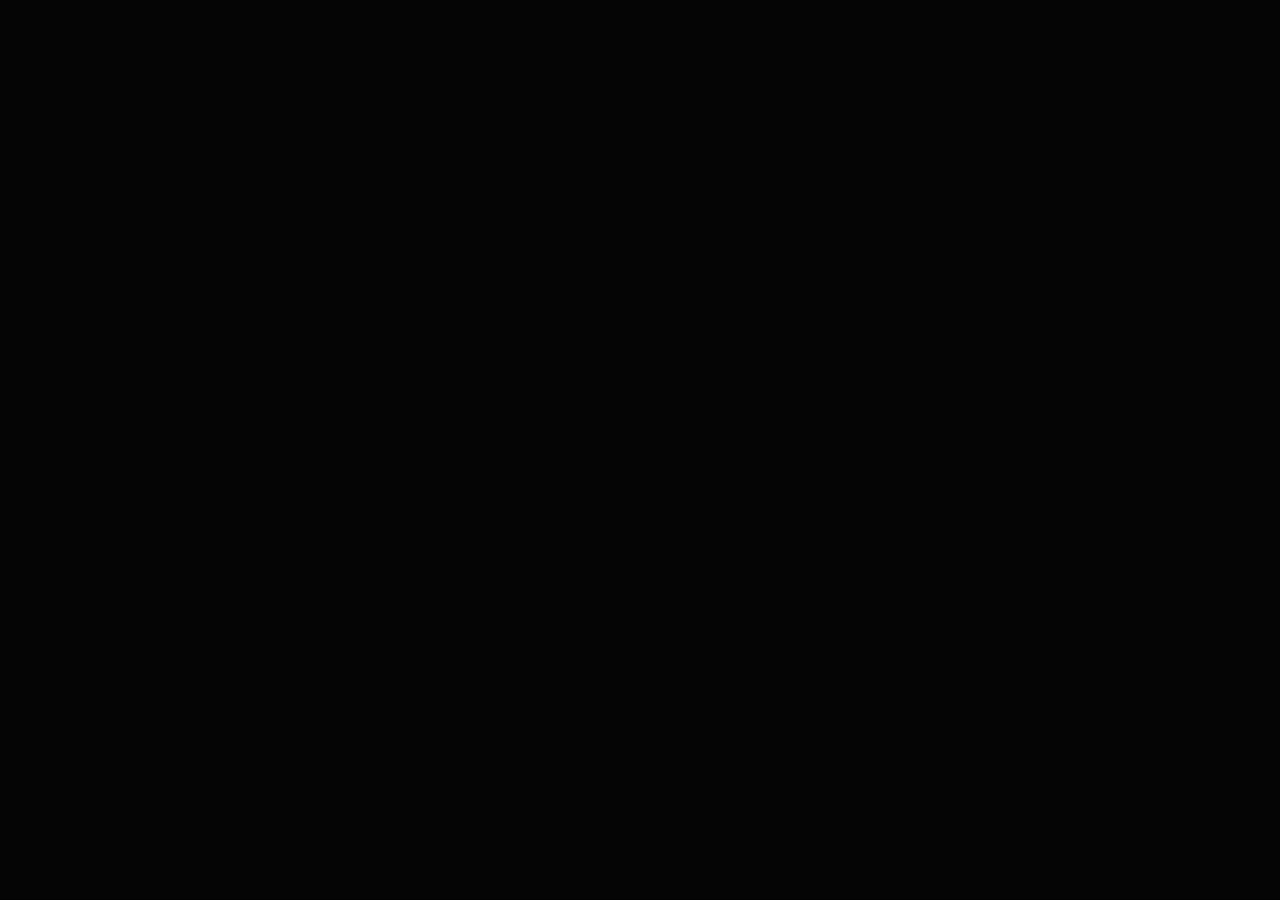
==== commit 440285d3: "Update script source to use raw GitHub URL" ====
--- a/index.html
+++ b/index.html
@@ -23,7 +23,7 @@
     <meta property="og:site_name" content="Stefan Stoilov Portfolio">
     <link href="https://fonts.googleapis.com/css2?family=Inter:wght@400;500;600&display=swap" rel="stylesheet">
     <link rel="icon" href="profile.png" type="image/png">
-    <script type="module" crossorigin src="/assets/index-BdAG6JWP.js"></script>
+    <script type="module" crossorigin src="https://raw.githubusercontent.com/dev-sstoilov/dev-sstoilov.github.io/refs/heads/main/assets/index-BdAG6JWP.js"></script>
     <link rel="stylesheet" crossorigin href="/assets/index-Cex6-PyH.css">
 </head>
   <body>
--- a/assets/index-Cex6-PyH.css
+++ b/assets/index-Cex6-PyH.css
@@ -0,0 +1 @@
+@import"https://fonts.googleapis.com/css2?family=Inter+Tight:wght@300;400;500;600;700&family=JetBrains+Mono:wght@400;500&display=swap";*,:before,:after{--tw-border-spacing-x: 0;--tw-border-spacing-y: 0;--tw-translate-x: 0;--tw-translate-y: 0;--tw-rotate: 0;--tw-skew-x: 0;--tw-skew-y: 0;--tw-scale-x: 1;--tw-scale-y: 1;--tw-pan-x: ;--tw-pan-y: ;--tw-pinch-zoom: ;--tw-scroll-snap-strictness: proximity;--tw-gradient-from-position: ;--tw-gradient-via-position: ;--tw-gradient-to-position: ;--tw-ordinal: ;--tw-slashed-zero: ;--tw-numeric-figure: ;--tw-numeric-spacing: ;--tw-numeric-fraction: ;--tw-ring-inset: ;--tw-ring-offset-width: 0px;--tw-ring-offset-color: #fff;--tw-ring-color: rgb(59 130 246 / .5);--tw-ring-offset-shadow: 0 0 #0000;--tw-ring-shadow: 0 0 #0000;--tw-shadow: 0 0 #0000;--tw-shadow-colored: 0 0 #0000;--tw-blur: ;--tw-brightness: ;--tw-contrast: ;--tw-grayscale: ;--tw-hue-rotate: ;--tw-invert: ;--tw-saturate: ;--tw-sepia: ;--tw-drop-shadow: ;--tw-backdrop-blur: ;--tw-backdrop-brightness: ;--tw-backdrop-contrast: ;--tw-backdrop-grayscale: ;--tw-backdrop-hue-rotate: ;--tw-backdrop-invert: ;--tw-backdrop-opacity: ;--tw-backdrop-saturate: ;--tw-backdrop-sepia: ;--tw-contain-size: ;--tw-contain-layout: ;--tw-contain-paint: ;--tw-contain-style: }::backdrop{--tw-border-spacing-x: 0;--tw-border-spacing-y: 0;--tw-translate-x: 0;--tw-translate-y: 0;--tw-rotate: 0;--tw-skew-x: 0;--tw-skew-y: 0;--tw-scale-x: 1;--tw-scale-y: 1;--tw-pan-x: ;--tw-pan-y: ;--tw-pinch-zoom: ;--tw-scroll-snap-strictness: proximity;--tw-gradient-from-position: ;--tw-gradient-via-position: ;--tw-gradient-to-position: ;--tw-ordinal: ;--tw-slashed-zero: ;--tw-numeric-figure: ;--tw-numeric-spacing: ;--tw-numeric-fraction: ;--tw-ring-inset: ;--tw-ring-offset-width: 0px;--tw-ring-offset-color: #fff;--tw-ring-color: rgb(59 130 246 / .5);--tw-ring-offset-shadow: 0 0 #0000;--tw-ring-shadow: 0 0 #0000;--tw-shadow: 0 0 #0000;--tw-shadow-colored: 0 0 #0000;--tw-blur: ;--tw-brightness: ;--tw-contrast: ;--tw-grayscale: ;--tw-hue-rotate: ;--tw-invert: ;--tw-saturate: ;--tw-sepia: ;--tw-drop-shadow: ;--tw-backdrop-blur: ;--tw-backdrop-brightness: ;--tw-backdrop-contrast: ;--tw-backdrop-grayscale: ;--tw-backdrop-hue-rotate: ;--tw-backdrop-invert: ;--tw-backdrop-opacity: ;--tw-backdrop-saturate: ;--tw-backdrop-sepia: ;--tw-contain-size: ;--tw-contain-layout: ;--tw-contain-paint: ;--tw-contain-style: }*,:before,:after{box-sizing:border-box;border-width:0;border-style:solid;border-color:#e5e7eb}:before,:after{--tw-content: ""}html,:host{line-height:1.5;-webkit-text-size-adjust:100%;-moz-tab-size:4;-o-tab-size:4;tab-size:4;font-family:ui-sans-serif,system-ui,sans-serif,"Apple Color Emoji","Segoe UI Emoji",Segoe UI Symbol,"Noto Color Emoji";font-feature-settings:normal;font-variation-settings:normal;-webkit-tap-highlight-color:transparent}body{margin:0;line-height:inherit}hr{height:0;color:inherit;border-top-width:1px}abbr:where([title]){-webkit-text-decoration:underline dotted;text-decoration:underline dotted}h1,h2,h3,h4,h5,h6{font-size:inherit;font-weight:inherit}a{color:inherit;text-decoration:inherit}b,strong{font-weight:bolder}code,kbd,samp,pre{font-family:ui-monospace,SFMono-Regular,Menlo,Monaco,Consolas,Liberation Mono,Courier New,monospace;font-feature-settings:normal;font-variation-settings:normal;font-size:1em}small{font-size:80%}sub,sup{font-size:75%;line-height:0;position:relative;vertical-align:baseline}sub{bottom:-.25em}sup{top:-.5em}table{text-indent:0;border-color:inherit;border-collapse:collapse}button,input,optgroup,select,textarea{font-family:inherit;font-feature-settings:inherit;font-variation-settings:inherit;font-size:100%;font-weight:inherit;line-height:inherit;letter-spacing:inherit;color:inherit;margin:0;padding:0}button,select{text-transform:none}button,input:where([type=button]),input:where([type=reset]),input:where([type=submit]){-webkit-appearance:button;background-color:transparent;background-image:none}:-moz-focusring{outline:auto}:-moz-ui-invalid{box-shadow:none}progress{vertical-align:baseline}::-webkit-inner-spin-button,::-webkit-outer-spin-button{height:auto}[type=search]{-webkit-appearance:textfield;outline-offset:-2px}::-webkit-search-decoration{-webkit-appearance:none}::-webkit-file-upload-button{-webkit-appearance:button;font:inherit}summary{display:list-item}blockquote,dl,dd,h1,h2,h3,h4,h5,h6,hr,figure,p,pre{margin:0}fieldset{margin:0;padding:0}legend{padding:0}ol,ul,menu{list-style:none;margin:0;padding:0}dialog{padding:0}textarea{resize:vertical}input::-moz-placeholder,textarea::-moz-placeholder{opacity:1;color:#9ca3af}input::placeholder,textarea::placeholder{opacity:1;color:#9ca3af}button,[role=button]{cursor:pointer}:disabled{cursor:default}img,svg,video,canvas,audio,iframe,embed,object{display:block;vertical-align:middle}img,video{max-width:100%;height:auto}[hidden]:where(:not([hidden=until-found])){display:none}:root{--background: 0 0% 2%;--foreground: 0 0% 96%;--card: 0 0% 4%;--card-foreground: 0 0% 96%;--popover: 0 0% 4%;--popover-foreground: 0 0% 96%;--primary: 160 84% 39%;--primary-foreground: 0 0% 100%;--secondary: 0 0% 8%;--secondary-foreground: 0 0% 96%;--muted: 0 0% 12%;--muted-foreground: 0 0% 64%;--accent: 160 84% 39%;--accent-foreground: 0 0% 100%;--destructive: 0 84.2% 60.2%;--destructive-foreground: 0 0% 98%;--border: 0 0% 15%;--input: 0 0% 15%;--ring: 160 84% 39%;--radius: .5rem}*{border-color:hsl(var(--border))}html{scroll-behavior:auto}body{background-color:hsl(var(--background));color:hsl(var(--foreground));-webkit-font-smoothing:antialiased;-moz-osx-font-smoothing:grayscale;font-family:Inter Tight,-apple-system,BlinkMacSystemFont,sans-serif;overflow-x:hidden}::-moz-selection{background:#10b9814d;color:#fff}::selection{background:#10b9814d;color:#fff}.sr-only{position:absolute;width:1px;height:1px;padding:0;margin:-1px;overflow:hidden;clip:rect(0,0,0,0);white-space:nowrap;border-width:0}.pointer-events-none{pointer-events:none}.visible{visibility:visible}.invisible{visibility:hidden}.fixed{position:fixed}.absolute{position:absolute}.relative{position:relative}.inset-0{inset:0}.inset-x-0{left:0;right:0}.inset-y-0{top:0;bottom:0}.-bottom-12{bottom:-3rem}.-bottom-3{bottom:-.75rem}.-left-12{left:-3rem}.-left-3{left:-.75rem}.-right-12{right:-3rem}.-top-12{top:-3rem}.bottom-0{bottom:0}.bottom-1{bottom:.25rem}.bottom-4{bottom:1rem}.bottom-6{bottom:1.5rem}.left-0{left:0}.left-1\/2{left:50%}.left-2{left:.5rem}.left-3{left:.75rem}.left-\[50\%\]{left:50%}.right-0{right:0}.right-1{right:.25rem}.right-2{right:.5rem}.right-3{right:.75rem}.right-4{right:1rem}.top-0{top:0}.top-1\.5{top:.375rem}.top-1\/2{top:50%}.top-3{top:.75rem}.top-3\.5{top:.875rem}.top-4{top:1rem}.top-\[1px\]{top:1px}.top-\[50\%\]{top:50%}.top-\[60\%\]{top:60%}.top-full{top:100%}.isolate{isolation:isolate}.z-10{z-index:10}.z-20{z-index:20}.z-50{z-index:50}.z-\[1\]{z-index:1}.order-1{order:1}.order-2{order:2}.order-first{order:-9999}.order-last{order:9999}.col-start-2{grid-column-start:2}.row-span-2{grid-row:span 2 / span 2}.row-start-1{grid-row-start:1}.\!m-0{margin:0!important}.-mx-1{margin-left:-.25rem;margin-right:-.25rem}.-my-2{margin-top:-.5rem;margin-bottom:-.5rem}.mx-2{margin-left:.5rem;margin-right:.5rem}.mx-3\.5{margin-left:.875rem;margin-right:.875rem}.mx-4{margin-left:1rem;margin-right:1rem}.mx-auto{margin-left:auto;margin-right:auto}.my-0{margin-top:0;margin-bottom:0}.my-0\.5{margin-top:.125rem;margin-bottom:.125rem}.my-1{margin-top:.25rem;margin-bottom:.25rem}.-ml-4{margin-left:-1rem}.-mt-4{margin-top:-1rem}.mb-1{margin-bottom:.25rem}.mb-12{margin-bottom:3rem}.mb-16{margin-bottom:4rem}.mb-2{margin-bottom:.5rem}.mb-3{margin-bottom:.75rem}.mb-4{margin-bottom:1rem}.mb-6{margin-bottom:1.5rem}.ml-1{margin-left:.25rem}.ml-4{margin-left:1rem}.ml-auto{margin-left:auto}.mt-1\.5{margin-top:.375rem}.mt-10{margin-top:2.5rem}.mt-12{margin-top:3rem}.mt-16{margin-top:4rem}.mt-2{margin-top:.5rem}.mt-4{margin-top:1rem}.mt-8{margin-top:2rem}.mt-auto{margin-top:auto}.line-clamp-1{overflow:hidden;display:-webkit-box;-webkit-box-orient:vertical;-webkit-line-clamp:1}.line-clamp-2{overflow:hidden;display:-webkit-box;-webkit-box-orient:vertical;-webkit-line-clamp:2}.block{display:block}.flex{display:flex}.inline-flex{display:inline-flex}.table{display:table}.table-caption{display:table-caption}.table-cell{display:table-cell}.table-row{display:table-row}.\!grid{display:grid!important}.grid{display:grid}.hidden{display:none}.aspect-\[3\/2\]{aspect-ratio:3/2}.aspect-square{aspect-ratio:1 / 1}.aspect-video{aspect-ratio:16 / 9}.size-10{width:2.5rem;height:2.5rem}.size-2{width:.5rem;height:.5rem}.size-2\.5{width:.625rem;height:.625rem}.size-3{width:.75rem;height:.75rem}.size-3\.5{width:.875rem;height:.875rem}.size-4{width:1rem;height:1rem}.size-6{width:1.5rem;height:1.5rem}.size-7{width:1.75rem;height:1.75rem}.size-8{width:2rem;height:2rem}.size-9{width:2.25rem;height:2.25rem}.size-auto{width:auto;height:auto}.size-full{width:100%;height:100%}.h-0\.5{height:.125rem}.h-1\.5{height:.375rem}.h-10{height:2.5rem}.h-12{height:3rem}.h-2{height:.5rem}.h-2\.5{height:.625rem}.h-3{height:.75rem}.h-4{height:1rem}.h-4\/5{height:80%}.h-5{height:1.25rem}.h-6{height:1.5rem}.h-7{height:1.75rem}.h-72{height:18rem}.h-8{height:2rem}.h-9{height:2.25rem}.h-\[1\.15rem\]{height:1.15rem}.h-\[calc\(100\%-1px\)\]{height:calc(100% - 1px)}.h-\[var\(--radix-navigation-menu-viewport-height\)\]{height:var(--radix-navigation-menu-viewport-height)}.h-\[var\(--radix-select-trigger-height\)\]{height:var(--radix-select-trigger-height)}.h-auto{height:auto}.h-full{height:100%}.h-px{height:1px}.h-svh{height:100svh}.max-h-\[300px\]{max-height:300px}.min-h-0{min-height:0px}.min-h-16{min-height:4rem}.min-h-4{min-height:1rem}.min-h-screen{min-height:100vh}.min-h-svh{min-height:100svh}.w-0{width:0px}.w-1{width:.25rem}.w-10{width:2.5rem}.w-12{width:3rem}.w-2{width:.5rem}.w-2\.5{width:.625rem}.w-3{width:.75rem}.w-3\/4{width:75%}.w-4{width:1rem}.w-4\/5{width:80%}.w-5{width:1.25rem}.w-56{width:14rem}.w-6{width:1.5rem}.w-64{width:16rem}.w-72{width:18rem}.w-8{width:2rem}.w-9{width:2.25rem}.w-\[100px\]{width:100px}.w-auto{width:auto}.w-fit{width:-moz-fit-content;width:fit-content}.w-full{width:100%}.w-max{width:-moz-max-content;width:max-content}.w-px{width:1px}.min-w-0{min-width:0px}.min-w-10{min-width:2.5rem}.min-w-5{min-width:1.25rem}.min-w-8{min-width:2rem}.min-w-9{min-width:2.25rem}.min-w-\[12rem\]{min-width:12rem}.min-w-\[8rem\]{min-width:8rem}.min-w-\[var\(--radix-select-trigger-width\)\]{min-width:var(--radix-select-trigger-width)}.max-w-4xl{max-width:56rem}.max-w-5xl{max-width:64rem}.max-w-6xl{max-width:72rem}.max-w-7xl{max-width:80rem}.max-w-\[calc\(100\%-2rem\)\]{max-width:calc(100% - 2rem)}.max-w-max{max-width:-moz-max-content;max-width:max-content}.max-w-sm{max-width:24rem}.max-w-xl{max-width:36rem}.flex-1{flex:1 1 0%}.flex-shrink-0,.shrink-0{flex-shrink:0}.grow{flex-grow:1}.grow-0{flex-grow:0}.basis-full{flex-basis:100%}.caption-bottom{caption-side:bottom}.border-collapse{border-collapse:collapse}.origin-left{transform-origin:left}.-translate-x-1\/2{--tw-translate-x: -50%;transform:translate(var(--tw-translate-x),var(--tw-translate-y)) rotate(var(--tw-rotate)) skew(var(--tw-skew-x)) skewY(var(--tw-skew-y)) scaleX(var(--tw-scale-x)) scaleY(var(--tw-scale-y))}.-translate-x-px{--tw-translate-x: -1px;transform:translate(var(--tw-translate-x),var(--tw-translate-y)) rotate(var(--tw-rotate)) skew(var(--tw-skew-x)) skewY(var(--tw-skew-y)) scaleX(var(--tw-scale-x)) scaleY(var(--tw-scale-y))}.-translate-y-1\/2{--tw-translate-y: -50%;transform:translate(var(--tw-translate-x),var(--tw-translate-y)) rotate(var(--tw-rotate)) skew(var(--tw-skew-x)) skewY(var(--tw-skew-y)) scaleX(var(--tw-scale-x)) scaleY(var(--tw-scale-y))}.-translate-y-full{--tw-translate-y: -100%;transform:translate(var(--tw-translate-x),var(--tw-translate-y)) rotate(var(--tw-rotate)) skew(var(--tw-skew-x)) skewY(var(--tw-skew-y)) scaleX(var(--tw-scale-x)) scaleY(var(--tw-scale-y))}.translate-x-\[-50\%\]{--tw-translate-x: -50%;transform:translate(var(--tw-translate-x),var(--tw-translate-y)) rotate(var(--tw-rotate)) skew(var(--tw-skew-x)) skewY(var(--tw-skew-y)) scaleX(var(--tw-scale-x)) scaleY(var(--tw-scale-y))}.translate-x-px{--tw-translate-x: 1px;transform:translate(var(--tw-translate-x),var(--tw-translate-y)) rotate(var(--tw-rotate)) skew(var(--tw-skew-x)) skewY(var(--tw-skew-y)) scaleX(var(--tw-scale-x)) scaleY(var(--tw-scale-y))}.translate-y-0\.5{--tw-translate-y: .125rem;transform:translate(var(--tw-translate-x),var(--tw-translate-y)) rotate(var(--tw-rotate)) skew(var(--tw-skew-x)) skewY(var(--tw-skew-y)) scaleX(var(--tw-scale-x)) scaleY(var(--tw-scale-y))}.translate-y-\[-50\%\]{--tw-translate-y: -50%;transform:translate(var(--tw-translate-x),var(--tw-translate-y)) rotate(var(--tw-rotate)) skew(var(--tw-skew-x)) skewY(var(--tw-skew-y)) scaleX(var(--tw-scale-x)) scaleY(var(--tw-scale-y))}.translate-y-\[calc\(-50\%_-_2px\)\]{--tw-translate-y: calc(-50% - 2px) ;transform:translate(var(--tw-translate-x),var(--tw-translate-y)) rotate(var(--tw-rotate)) skew(var(--tw-skew-x)) skewY(var(--tw-skew-y)) scaleX(var(--tw-scale-x)) scaleY(var(--tw-scale-y))}.rotate-45{--tw-rotate: 45deg;transform:translate(var(--tw-translate-x),var(--tw-translate-y)) rotate(var(--tw-rotate)) skew(var(--tw-skew-x)) skewY(var(--tw-skew-y)) scaleX(var(--tw-scale-x)) scaleY(var(--tw-scale-y))}.rotate-90{--tw-rotate: 90deg;transform:translate(var(--tw-translate-x),var(--tw-translate-y)) rotate(var(--tw-rotate)) skew(var(--tw-skew-x)) skewY(var(--tw-skew-y)) scaleX(var(--tw-scale-x)) scaleY(var(--tw-scale-y))}.scale-90{--tw-scale-x: .9;--tw-scale-y: .9;transform:translate(var(--tw-translate-x),var(--tw-translate-y)) rotate(var(--tw-rotate)) skew(var(--tw-skew-x)) skewY(var(--tw-skew-y)) scaleX(var(--tw-scale-x)) scaleY(var(--tw-scale-y))}.scale-x-0{--tw-scale-x: 0;transform:translate(var(--tw-translate-x),var(--tw-translate-y)) rotate(var(--tw-rotate)) skew(var(--tw-skew-x)) skewY(var(--tw-skew-y)) scaleX(var(--tw-scale-x)) scaleY(var(--tw-scale-y))}.transform{transform:translate(var(--tw-translate-x),var(--tw-translate-y)) rotate(var(--tw-rotate)) skew(var(--tw-skew-x)) skewY(var(--tw-skew-y)) scaleX(var(--tw-scale-x)) scaleY(var(--tw-scale-y))}@keyframes bounce{0%,to{transform:translateY(-25%);animation-timing-function:cubic-bezier(.8,0,1,1)}50%{transform:none;animation-timing-function:cubic-bezier(0,0,.2,1)}}.animate-bounce{animation:bounce 1s infinite}@keyframes caret-blink{0%,70%,to{opacity:1}20%,50%{opacity:0}}.animate-caret-blink{animation:caret-blink 1.25s ease-out infinite}@keyframes pulse{50%{opacity:.5}}.animate-pulse{animation:pulse 2s cubic-bezier(.4,0,.6,1) infinite}@keyframes spin{to{transform:rotate(360deg)}}.animate-spin{animation:spin 1s linear infinite}.cursor-default{cursor:default}.cursor-pointer{cursor:pointer}.cursor-text{cursor:text}.touch-none{touch-action:none}.select-none{-webkit-user-select:none;-moz-user-select:none;user-select:none}.resize-none{resize:none}.resize{resize:both}.scroll-my-1{scroll-margin-top:.25rem;scroll-margin-bottom:.25rem}.scroll-py-1{scroll-padding-top:.25rem;scroll-padding-bottom:.25rem}.list-disc{list-style-type:disc}.list-none{list-style-type:none}.auto-rows-min{grid-auto-rows:min-content}.grid-cols-2{grid-template-columns:repeat(2,minmax(0,1fr))}.grid-cols-\[0_1fr\]{grid-template-columns:0 1fr}.grid-rows-\[auto_auto\]{grid-template-rows:auto auto}.flex-row{flex-direction:row}.flex-col{flex-direction:column}.flex-col-reverse{flex-direction:column-reverse}.flex-wrap{flex-wrap:wrap}.place-content-center{place-content:center}.items-start{align-items:flex-start}.items-end{align-items:flex-end}.items-center{align-items:center}.items-stretch{align-items:stretch}.justify-start{justify-content:flex-start}.justify-center{justify-content:center}.justify-between{justify-content:space-between}.justify-items-start{justify-items:start}.gap-0\.5{gap:.125rem}.gap-1{gap:.25rem}.gap-1\.5{gap:.375rem}.gap-10{gap:2.5rem}.gap-2{gap:.5rem}.gap-2\.5{gap:.625rem}.gap-3{gap:.75rem}.gap-4{gap:1rem}.gap-6{gap:1.5rem}.gap-7{gap:1.75rem}.gap-8{gap:2rem}.gap-\[--spacing\(var\(--gap\)\)\]{gap:var(--spacing(var(--gap)))}.gap-y-0\.5{row-gap:.125rem}.space-y-1>:not([hidden])~:not([hidden]){--tw-space-y-reverse: 0;margin-top:calc(.25rem * calc(1 - var(--tw-space-y-reverse)));margin-bottom:calc(.25rem * var(--tw-space-y-reverse))}.space-y-12>:not([hidden])~:not([hidden]){--tw-space-y-reverse: 0;margin-top:calc(3rem * calc(1 - var(--tw-space-y-reverse)));margin-bottom:calc(3rem * var(--tw-space-y-reverse))}.space-y-4>:not([hidden])~:not([hidden]){--tw-space-y-reverse: 0;margin-top:calc(1rem * calc(1 - var(--tw-space-y-reverse)));margin-bottom:calc(1rem * var(--tw-space-y-reverse))}.self-start{align-self:flex-start}.self-stretch{align-self:stretch}.justify-self-end{justify-self:end}.overflow-auto{overflow:auto}.overflow-hidden{overflow:hidden}.overflow-x-auto{overflow-x:auto}.overflow-y-auto{overflow-y:auto}.overflow-x-hidden{overflow-x:hidden}.whitespace-nowrap{white-space:nowrap}.text-balance{text-wrap:balance}.break-words{overflow-wrap:break-word}.rounded-2xl{border-radius:1rem}.rounded-\[2px\]{border-radius:2px}.rounded-\[4px\]{border-radius:4px}.rounded-\[calc\(var\(--radius\)-5px\)\]{border-radius:calc(var(--radius) - 5px)}.rounded-\[inherit\]{border-radius:inherit}.rounded-full{border-radius:9999px}.rounded-lg{border-radius:var(--radius)}.rounded-md{border-radius:calc(var(--radius) - 2px)}.rounded-none{border-radius:0}.rounded-sm{border-radius:calc(var(--radius) - 4px)}.rounded-xl{border-radius:calc(var(--radius) + 4px)}.rounded-xs{border-radius:calc(var(--radius) - 6px)}.rounded-l-md{border-top-left-radius:calc(var(--radius) - 2px);border-bottom-left-radius:calc(var(--radius) - 2px)}.rounded-r-md{border-top-right-radius:calc(var(--radius) - 2px);border-bottom-right-radius:calc(var(--radius) - 2px)}.rounded-tl-sm{border-top-left-radius:calc(var(--radius) - 4px)}.border{border-width:1px}.border-0{border-width:0px}.border-\[1\.5px\]{border-width:1.5px}.border-y{border-top-width:1px;border-bottom-width:1px}.border-b{border-bottom-width:1px}.border-l{border-left-width:1px}.border-r{border-right-width:1px}.border-t{border-top-width:1px}.border-dashed{border-style:dashed}.border-border{border-color:hsl(var(--border))}.border-border\/50{border-color:hsl(var(--border) / .5)}.border-input{border-color:hsl(var(--input))}.border-neutral-800{--tw-border-opacity: 1;border-color:rgb(38 38 38 / var(--tw-border-opacity, 1))}.border-primary{border-color:hsl(var(--primary))}.border-sidebar-border{border-color:hsl(var(--sidebar-border))}.border-transparent{border-color:transparent}.border-l-transparent{border-left-color:transparent}.border-t-transparent{border-top-color:transparent}.bg-\[\#050505\]{--tw-bg-opacity: 1;background-color:rgb(5 5 5 / var(--tw-bg-opacity, 1))}.bg-\[\#0a0a0a\]{--tw-bg-opacity: 1;background-color:rgb(10 10 10 / var(--tw-bg-opacity, 1))}.bg-accent{background-color:hsl(var(--accent))}.bg-background{background-color:hsl(var(--background))}.bg-black\/50{background-color:#00000080}.bg-border{background-color:hsl(var(--border))}.bg-card{background-color:hsl(var(--card))}.bg-destructive{--tw-bg-opacity: 1;background-color:hsl(var(--destructive) / var(--tw-bg-opacity, 1))}.bg-emerald-500{--tw-bg-opacity: 1;background-color:rgb(16 185 129 / var(--tw-bg-opacity, 1))}.bg-emerald-500\/10{background-color:#10b9811a}.bg-emerald-500\/20{background-color:#10b98133}.bg-foreground{background-color:hsl(var(--foreground))}.bg-input{background-color:hsl(var(--input))}.bg-muted{background-color:hsl(var(--muted))}.bg-muted\/50{background-color:hsl(var(--muted) / .5)}.bg-neutral-700{--tw-bg-opacity: 1;background-color:rgb(64 64 64 / var(--tw-bg-opacity, 1))}.bg-neutral-900{--tw-bg-opacity: 1;background-color:rgb(23 23 23 / var(--tw-bg-opacity, 1))}.bg-popover{background-color:hsl(var(--popover))}.bg-primary{background-color:hsl(var(--primary))}.bg-primary\/20{background-color:hsl(var(--primary) / .2)}.bg-red-500{--tw-bg-opacity: 1;background-color:rgb(239 68 68 / var(--tw-bg-opacity, 1))}.bg-secondary{background-color:hsl(var(--secondary))}.bg-sidebar{background-color:hsl(var(--sidebar-background))}.bg-sidebar-border{background-color:hsl(var(--sidebar-border))}.bg-transparent{background-color:transparent}.bg-white{--tw-bg-opacity: 1;background-color:rgb(255 255 255 / var(--tw-bg-opacity, 1))}.bg-white\/10{background-color:#ffffff1a}.bg-white\/40{background-color:#fff6}.bg-\[radial-gradient\(ellipse_at_center\,_rgba\(16\,185\,129\,0\.05\)_0\%\,_transparent_70\%\)\]{background-image:radial-gradient(ellipse at center,rgba(16,185,129,.05) 0%,transparent 70%)}.bg-\[radial-gradient\(ellipse_at_top\,_rgba\(16\,185\,129\,0\.05\)_0\%\,_transparent_50\%\)\]{background-image:radial-gradient(ellipse at top,rgba(16,185,129,.05) 0%,transparent 50%)}.bg-gradient-to-b{background-image:linear-gradient(to bottom,var(--tw-gradient-stops))}.bg-gradient-to-t{background-image:linear-gradient(to top,var(--tw-gradient-stops))}.from-\[\#050505\]{--tw-gradient-from: #050505 var(--tw-gradient-from-position);--tw-gradient-to: rgb(5 5 5 / 0) var(--tw-gradient-to-position);--tw-gradient-stops: var(--tw-gradient-from), var(--tw-gradient-to)}.via-\[\#050505\]\/40{--tw-gradient-to: rgb(5 5 5 / 0) var(--tw-gradient-to-position);--tw-gradient-stops: var(--tw-gradient-from), rgb(5 5 5 / .4) var(--tw-gradient-via-position), var(--tw-gradient-to)}.via-\[\#0a0a0a\]{--tw-gradient-to: rgb(10 10 10 / 0) var(--tw-gradient-to-position);--tw-gradient-stops: var(--tw-gradient-from), #0a0a0a var(--tw-gradient-via-position), var(--tw-gradient-to)}.via-transparent{--tw-gradient-to: rgb(0 0 0 / 0) var(--tw-gradient-to-position);--tw-gradient-stops: var(--tw-gradient-from), transparent var(--tw-gradient-via-position), var(--tw-gradient-to)}.to-\[\#050505\]{--tw-gradient-to: #050505 var(--tw-gradient-to-position)}.to-transparent{--tw-gradient-to: transparent var(--tw-gradient-to-position)}.fill-current{fill:currentColor}.fill-foreground{fill:hsl(var(--foreground))}.fill-primary{fill:hsl(var(--primary))}.object-contain{-o-object-fit:contain;object-fit:contain}.object-cover{-o-object-fit:cover;object-fit:cover}.object-top{-o-object-position:top;object-position:top}.p-0{padding:0}.p-1{padding:.25rem}.p-2{padding:.5rem}.p-3{padding:.75rem}.p-4{padding:1rem}.p-5{padding:1.25rem}.p-6{padding:1.5rem}.p-\[3px\]{padding:3px}.p-px{padding:1px}.px-1{padding-left:.25rem;padding-right:.25rem}.px-1\.5{padding-left:.375rem;padding-right:.375rem}.px-2{padding-left:.5rem;padding-right:.5rem}.px-2\.5{padding-left:.625rem;padding-right:.625rem}.px-3{padding-left:.75rem;padding-right:.75rem}.px-4{padding-left:1rem;padding-right:1rem}.px-5{padding-left:1.25rem;padding-right:1.25rem}.px-6{padding-left:1.5rem;padding-right:1.5rem}.py-0\.5{padding-top:.125rem;padding-bottom:.125rem}.py-1{padding-top:.25rem;padding-bottom:.25rem}.py-1\.5{padding-top:.375rem;padding-bottom:.375rem}.py-2{padding-top:.5rem;padding-bottom:.5rem}.py-2\.5{padding-top:.625rem;padding-bottom:.625rem}.py-20{padding-top:5rem;padding-bottom:5rem}.py-3{padding-top:.75rem;padding-bottom:.75rem}.py-4{padding-top:1rem;padding-bottom:1rem}.py-6{padding-top:1.5rem;padding-bottom:1.5rem}.pb-3{padding-bottom:.75rem}.pb-4{padding-bottom:1rem}.pl-2{padding-left:.5rem}.pl-3{padding-left:.75rem}.pl-4{padding-left:1rem}.pl-8{padding-left:2rem}.pr-1{padding-right:.25rem}.pr-2{padding-right:.5rem}.pr-2\.5{padding-right:.625rem}.pr-3{padding-right:.75rem}.pr-8{padding-right:2rem}.pt-0{padding-top:0}.pt-3{padding-top:.75rem}.pt-4{padding-top:1rem}.pt-6{padding-top:1.5rem}.text-left{text-align:left}.text-center{text-align:center}.align-middle{vertical-align:middle}.font-mono{font-family:ui-monospace,SFMono-Regular,Menlo,Monaco,Consolas,Liberation Mono,Courier New,monospace}.font-sans{font-family:ui-sans-serif,system-ui,sans-serif,"Apple Color Emoji","Segoe UI Emoji",Segoe UI Symbol,"Noto Color Emoji"}.text-3xl{font-size:1.875rem;line-height:2.25rem}.text-4xl{font-size:2.25rem;line-height:2.5rem}.text-5xl{font-size:3rem;line-height:1}.text-\[0\.8rem\]{font-size:.8rem}.text-base{font-size:1rem;line-height:1.5rem}.text-lg{font-size:1.125rem;line-height:1.75rem}.text-sm{font-size:.875rem;line-height:1.25rem}.text-sm\/relaxed{font-size:.875rem;line-height:1.625}.text-xl{font-size:1.25rem;line-height:1.75rem}.text-xs{font-size:.75rem;line-height:1rem}.font-bold{font-weight:700}.font-medium{font-weight:500}.font-normal{font-weight:400}.font-semibold{font-weight:600}.uppercase{text-transform:uppercase}.tabular-nums{--tw-numeric-spacing: tabular-nums;font-variant-numeric:var(--tw-ordinal) var(--tw-slashed-zero) var(--tw-numeric-figure) var(--tw-numeric-spacing) var(--tw-numeric-fraction)}.leading-none{line-height:1}.leading-normal{line-height:1.5}.leading-relaxed{line-height:1.625}.leading-snug{line-height:1.375}.tracking-tight{letter-spacing:-.025em}.tracking-wider{letter-spacing:.05em}.tracking-widest{letter-spacing:.1em}.text-accent-foreground{color:hsl(var(--accent-foreground))}.text-background{color:hsl(var(--background))}.text-black{--tw-text-opacity: 1;color:rgb(0 0 0 / var(--tw-text-opacity, 1))}.text-card-foreground{color:hsl(var(--card-foreground))}.text-current{color:currentColor}.text-destructive{--tw-text-opacity: 1;color:hsl(var(--destructive) / var(--tw-text-opacity, 1))}.text-emerald-400{--tw-text-opacity: 1;color:rgb(52 211 153 / var(--tw-text-opacity, 1))}.text-emerald-500{--tw-text-opacity: 1;color:rgb(16 185 129 / var(--tw-text-opacity, 1))}.text-foreground{color:hsl(var(--foreground))}.text-muted-foreground{color:hsl(var(--muted-foreground))}.text-neutral-300{--tw-text-opacity: 1;color:rgb(212 212 212 / var(--tw-text-opacity, 1))}.text-neutral-400{--tw-text-opacity: 1;color:rgb(163 163 163 / var(--tw-text-opacity, 1))}.text-neutral-500{--tw-text-opacity: 1;color:rgb(115 115 115 / var(--tw-text-opacity, 1))}.text-popover-foreground{color:hsl(var(--popover-foreground))}.text-primary{color:hsl(var(--primary))}.text-primary-foreground{color:hsl(var(--primary-foreground))}.text-secondary-foreground{color:hsl(var(--secondary-foreground))}.text-sidebar-foreground{color:hsl(var(--sidebar-foreground))}.text-sidebar-foreground\/70{color:hsl(var(--sidebar-foreground) / .7)}.text-white{--tw-text-opacity: 1;color:rgb(255 255 255 / var(--tw-text-opacity, 1))}.text-white\/5{color:#ffffff0d}.underline-offset-4{text-underline-offset:4px}.opacity-0{opacity:0}.opacity-30{opacity:.3}.opacity-50{opacity:.5}.opacity-60{opacity:.6}.opacity-70{opacity:.7}.shadow{--tw-shadow: 0 1px 3px 0 rgb(0 0 0 / .1), 0 1px 2px -1px rgb(0 0 0 / .1);--tw-shadow-colored: 0 1px 3px 0 var(--tw-shadow-color), 0 1px 2px -1px var(--tw-shadow-color);box-shadow:var(--tw-ring-offset-shadow, 0 0 #0000),var(--tw-ring-shadow, 0 0 #0000),var(--tw-shadow)}.shadow-\[0_0_0_1px_hsl\(var\(--sidebar-border\)\)\]{--tw-shadow: 0 0 0 1px hsl(var(--sidebar-border));--tw-shadow-colored: 0 0 0 1px var(--tw-shadow-color);box-shadow:var(--tw-ring-offset-shadow, 0 0 #0000),var(--tw-ring-shadow, 0 0 #0000),var(--tw-shadow)}.shadow-lg{--tw-shadow: 0 10px 15px -3px rgb(0 0 0 / .1), 0 4px 6px -4px rgb(0 0 0 / .1);--tw-shadow-colored: 0 10px 15px -3px var(--tw-shadow-color), 0 4px 6px -4px var(--tw-shadow-color);box-shadow:var(--tw-ring-offset-shadow, 0 0 #0000),var(--tw-ring-shadow, 0 0 #0000),var(--tw-shadow)}.shadow-md{--tw-shadow: 0 4px 6px -1px rgb(0 0 0 / .1), 0 2px 4px -2px rgb(0 0 0 / .1);--tw-shadow-colored: 0 4px 6px -1px var(--tw-shadow-color), 0 2px 4px -2px var(--tw-shadow-color);box-shadow:var(--tw-ring-offset-shadow, 0 0 #0000),var(--tw-ring-shadow, 0 0 #0000),var(--tw-shadow)}.shadow-none{--tw-shadow: 0 0 #0000;--tw-shadow-colored: 0 0 #0000;box-shadow:var(--tw-ring-offset-shadow, 0 0 #0000),var(--tw-ring-shadow, 0 0 #0000),var(--tw-shadow)}.shadow-sm{--tw-shadow: 0 1px 2px 0 rgb(0 0 0 / .05);--tw-shadow-colored: 0 1px 2px 0 var(--tw-shadow-color);box-shadow:var(--tw-ring-offset-shadow, 0 0 #0000),var(--tw-ring-shadow, 0 0 #0000),var(--tw-shadow)}.shadow-xl{--tw-shadow: 0 20px 25px -5px rgb(0 0 0 / .1), 0 8px 10px -6px rgb(0 0 0 / .1);--tw-shadow-colored: 0 20px 25px -5px var(--tw-shadow-color), 0 8px 10px -6px var(--tw-shadow-color);box-shadow:var(--tw-ring-offset-shadow, 0 0 #0000),var(--tw-ring-shadow, 0 0 #0000),var(--tw-shadow)}.shadow-xs{--tw-shadow: 0 1px 2px 0 rgb(0 0 0 / .05);--tw-shadow-colored: 0 1px 2px 0 var(--tw-shadow-color);box-shadow:var(--tw-ring-offset-shadow, 0 0 #0000),var(--tw-ring-shadow, 0 0 #0000),var(--tw-shadow)}.outline-none{outline:2px solid transparent;outline-offset:2px}.outline{outline-style:solid}.ring-0{--tw-ring-offset-shadow: var(--tw-ring-inset) 0 0 0 var(--tw-ring-offset-width) var(--tw-ring-offset-color);--tw-ring-shadow: var(--tw-ring-inset) 0 0 0 calc(0px + var(--tw-ring-offset-width)) var(--tw-ring-color);box-shadow:var(--tw-ring-offset-shadow),var(--tw-ring-shadow),var(--tw-shadow, 0 0 #0000)}.ring-ring\/50{--tw-ring-color: hsl(var(--ring) / .5)}.ring-sidebar-ring{--tw-ring-color: hsl(var(--sidebar-ring))}.ring-offset-background{--tw-ring-offset-color: hsl(var(--background))}.blur{--tw-blur: blur(8px);filter:var(--tw-blur) var(--tw-brightness) var(--tw-contrast) var(--tw-grayscale) var(--tw-hue-rotate) var(--tw-invert) var(--tw-saturate) var(--tw-sepia) var(--tw-drop-shadow)}.blur-3xl{--tw-blur: blur(64px);filter:var(--tw-blur) var(--tw-brightness) var(--tw-contrast) var(--tw-grayscale) var(--tw-hue-rotate) var(--tw-invert) var(--tw-saturate) var(--tw-sepia) var(--tw-drop-shadow)}.invert{--tw-invert: invert(100%);filter:var(--tw-blur) var(--tw-brightness) var(--tw-contrast) var(--tw-grayscale) var(--tw-hue-rotate) var(--tw-invert) var(--tw-saturate) var(--tw-sepia) var(--tw-drop-shadow)}.filter{filter:var(--tw-blur) var(--tw-brightness) var(--tw-contrast) var(--tw-grayscale) var(--tw-hue-rotate) var(--tw-invert) var(--tw-saturate) var(--tw-sepia) var(--tw-drop-shadow)}.backdrop-blur-sm{--tw-backdrop-blur: blur(4px);-webkit-backdrop-filter:var(--tw-backdrop-blur) var(--tw-backdrop-brightness) var(--tw-backdrop-contrast) var(--tw-backdrop-grayscale) var(--tw-backdrop-hue-rotate) var(--tw-backdrop-invert) var(--tw-backdrop-opacity) var(--tw-backdrop-saturate) var(--tw-backdrop-sepia);backdrop-filter:var(--tw-backdrop-blur) var(--tw-backdrop-brightness) var(--tw-backdrop-contrast) var(--tw-backdrop-grayscale) var(--tw-backdrop-hue-rotate) var(--tw-backdrop-invert) var(--tw-backdrop-opacity) var(--tw-backdrop-saturate) var(--tw-backdrop-sepia)}.transition{transition-property:color,background-color,border-color,text-decoration-color,fill,stroke,opacity,box-shadow,transform,filter,backdrop-filter;transition-timing-function:cubic-bezier(.4,0,.2,1);transition-duration:.15s}.transition-\[color\,box-shadow\]{transition-property:color,box-shadow;transition-timing-function:cubic-bezier(.4,0,.2,1);transition-duration:.15s}.transition-\[left\,right\,width\]{transition-property:left,right,width;transition-timing-function:cubic-bezier(.4,0,.2,1);transition-duration:.15s}.transition-\[margin\,opacity\]{transition-property:margin,opacity;transition-timing-function:cubic-bezier(.4,0,.2,1);transition-duration:.15s}.transition-\[width\,height\,padding\]{transition-property:width,height,padding;transition-timing-function:cubic-bezier(.4,0,.2,1);transition-duration:.15s}.transition-\[width\]{transition-property:width;transition-timing-function:cubic-bezier(.4,0,.2,1);transition-duration:.15s}.transition-all{transition-property:all;transition-timing-function:cubic-bezier(.4,0,.2,1);transition-duration:.15s}.transition-colors{transition-property:color,background-color,border-color,text-decoration-color,fill,stroke;transition-timing-function:cubic-bezier(.4,0,.2,1);transition-duration:.15s}.transition-none{transition-property:none}.transition-opacity{transition-property:opacity;transition-timing-function:cubic-bezier(.4,0,.2,1);transition-duration:.15s}.transition-shadow{transition-property:box-shadow;transition-timing-function:cubic-bezier(.4,0,.2,1);transition-duration:.15s}.transition-transform{transition-property:transform;transition-timing-function:cubic-bezier(.4,0,.2,1);transition-duration:.15s}.duration-100{transition-duration:.1s}.duration-1000{transition-duration:1s}.duration-200{transition-duration:.2s}.duration-300{transition-duration:.3s}.duration-500{transition-duration:.5s}.duration-700{transition-duration:.7s}.ease-in-out{transition-timing-function:cubic-bezier(.4,0,.2,1)}.ease-linear{transition-timing-function:linear}@keyframes enter{0%{opacity:var(--tw-enter-opacity, 1);transform:translate3d(var(--tw-enter-translate-x, 0),var(--tw-enter-translate-y, 0),0) scale3d(var(--tw-enter-scale, 1),var(--tw-enter-scale, 1),var(--tw-enter-scale, 1)) rotate(var(--tw-enter-rotate, 0))}}@keyframes exit{to{opacity:var(--tw-exit-opacity, 1);transform:translate3d(var(--tw-exit-translate-x, 0),var(--tw-exit-translate-y, 0),0) scale3d(var(--tw-exit-scale, 1),var(--tw-exit-scale, 1),var(--tw-exit-scale, 1)) rotate(var(--tw-exit-rotate, 0))}}.animate-in{animation-name:enter;animation-duration:.15s;--tw-enter-opacity: initial;--tw-enter-scale: initial;--tw-enter-rotate: initial;--tw-enter-translate-x: initial;--tw-enter-translate-y: initial}.fade-in-0{--tw-enter-opacity: 0}.zoom-in-95{--tw-enter-scale: .95}.duration-100{animation-duration:.1s}.duration-1000{animation-duration:1s}.duration-200{animation-duration:.2s}.duration-300{animation-duration:.3s}.duration-500{animation-duration:.5s}.duration-700{animation-duration:.7s}.ease-in-out{animation-timing-function:cubic-bezier(.4,0,.2,1)}.ease-linear{animation-timing-function:linear}.\[--cell-size\:--spacing\(8\)\]{--cell-size: var(--spacing(8))}::-webkit-scrollbar{width:6px}::-webkit-scrollbar-track{background:#050505}::-webkit-scrollbar-thumb{background:#10b981;border-radius:3px}::-webkit-scrollbar-thumb:hover{background:#059669}.noise-overlay{position:fixed;top:0;left:0;width:100%;height:100%;pointer-events:none;z-index:9999;opacity:.03;background-image:url("data:image/svg+xml,%3Csvg viewBox='0 0 256 256' xmlns='http://www.w3.org/2000/svg'%3E%3Cfilter id='noiseFilter'%3E%3CfeTurbulence type='fractalNoise' baseFrequency='0.9' numOctaves='4' stitchTiles='stitch'/%3E%3C/filter%3E%3Crect width='100%25' height='100%25' filter='url(%23noiseFilter)'/%3E%3C/svg%3E")}.custom-cursor{position:fixed;width:20px;height:20px;border:2px solid #10b981;border-radius:50%;pointer-events:none;z-index:10000;transform:translate(-50%,-50%);transition:width .2s,height .2s,border-color .2s;mix-blend-mode:difference}.custom-cursor.hover{width:50px;height:50px;border-color:#10b981;background:#10b9811a}.custom-cursor-dot{position:fixed;width:6px;height:6px;background:#10b981;border-radius:50%;pointer-events:none;z-index:10001;transform:translate(-50%,-50%)}.glass{background:#0a0a0ab3;backdrop-filter:blur(20px);-webkit-backdrop-filter:blur(20px);border:1px solid rgba(255,255,255,.05)}.text-gradient{background:linear-gradient(135deg,#10b981,#34d399,#10b981);-webkit-background-clip:text;-webkit-text-fill-color:transparent;background-clip:text}.glow-emerald{box-shadow:0 0 20px #10b9814d,0 0 40px #10b98133,0 0 60px #10b9811a}.text-glow{text-shadow:0 0 10px rgba(16,185,129,.5),0 0 20px rgba(16,185,129,.3),0 0 30px rgba(16,185,129,.2)}.magnetic-btn{position:relative;display:inline-flex;align-items:center;justify-content:center;padding:1rem 2rem;background:transparent;border:1px solid rgba(16,185,129,.5);color:#10b981;font-weight:500;letter-spacing:.05em;overflow:hidden;transition:all .3s cubic-bezier(.16,1,.3,1)}.magnetic-btn:before{content:"";position:absolute;top:0;left:0;width:100%;height:100%;background:#10b981;transform:translateY(100%);transition:transform .3s cubic-bezier(.16,1,.3,1);z-index:-1}.magnetic-btn:hover:before{transform:translateY(0)}.magnetic-btn:hover{color:#000;border-color:#10b981}.section{position:relative;width:100%;min-height:100vh;display:flex;align-items:center;justify-content:center}.split-char{display:inline-block;transform-origin:center bottom}@keyframes marquee{0%{transform:translate(0)}to{transform:translate(-50%)}}.marquee-track{animation:marquee 30s linear infinite}.marquee-track:hover{animation-play-state:paused}.card-3d{transform-style:preserve-3d;perspective:1000px}.skill-slice{flex:1;transition:flex .6s cubic-bezier(.16,1,.3,1);overflow:hidden}.skill-slice:hover{flex:3}.skill-slice .skill-content{opacity:0;transform:translateY(20px);transition:all .4s cubic-bezier(.16,1,.3,1) .2s}.skill-slice:hover .skill-content{opacity:1;transform:translateY(0)}.underline-anim{position:relative}.underline-anim:after{content:"";position:absolute;bottom:-2px;left:0;width:0;height:2px;background:#10b981;transition:width .3s cubic-bezier(.16,1,.3,1)}.underline-anim:hover:after{width:100%}.input-underline{background:transparent;border:none;border-bottom:1px solid rgba(255,255,255,.2);padding:1rem 0;color:#fff;font-size:1rem;transition:border-color .3s;width:100%}.input-underline:focus{outline:none;border-color:#10b981}.input-underline::-moz-placeholder{color:#fff6}.input-underline::placeholder{color:#fff6}@keyframes revealUp{0%{opacity:0;transform:translateY(30px)}to{opacity:1;transform:translateY(0)}}.reveal-up{animation:revealUp .8s cubic-bezier(.16,1,.3,1) forwards}@keyframes float{0%,to{transform:translateY(0)}50%{transform:translateY(-10px)}}.floating{animation:float 4s ease-in-out infinite}@keyframes pulseGlow{0%,to{box-shadow:0 0 20px #10b9814d}50%{box-shadow:0 0 40px #10b98199}}.pulse-glow{animation:pulseGlow 2s ease-in-out infinite}.grid-bg{background-image:linear-gradient(rgba(16,185,129,.03) 1px,transparent 1px),linear-gradient(90deg,rgba(16,185,129,.03) 1px,transparent 1px);background-size:50px 50px}@media(pointer:coarse){.custom-cursor,.custom-cursor-dot{display:none!important}}@media(max-width:768px){.section{min-height:auto;padding:60px 0}.glass{backdrop-filter:blur(10px);-webkit-backdrop-filter:blur(10px)}.magnetic-btn{padding:.875rem 1.75rem;font-size:.9rem}.grid-bg{background-size:30px 30px}.marquee-track{animation-duration:20s}}@media(pointer:coarse){button,a{min-height:44px;min-width:44px}}@media screen and (max-width:768px){input,textarea,select{font-size:16px}}@media(prefers-reduced-motion:reduce){*,*:before,*:after{animation-duration:.01ms!important;animation-iteration-count:1!important;transition-duration:.01ms!important}.marquee-track{animation:none}}.selection\:bg-primary *::-moz-selection{background-color:hsl(var(--primary))}.selection\:bg-primary *::selection{background-color:hsl(var(--primary))}.selection\:text-primary-foreground *::-moz-selection{color:hsl(var(--primary-foreground))}.selection\:text-primary-foreground *::selection{color:hsl(var(--primary-foreground))}.selection\:bg-primary::-moz-selection{background-color:hsl(var(--primary))}.selection\:bg-primary::selection{background-color:hsl(var(--primary))}.selection\:text-primary-foreground::-moz-selection{color:hsl(var(--primary-foreground))}.selection\:text-primary-foreground::selection{color:hsl(var(--primary-foreground))}.file\:inline-flex::file-selector-button{display:inline-flex}.file\:h-7::file-selector-button{height:1.75rem}.file\:border-0::file-selector-button{border-width:0px}.file\:bg-transparent::file-selector-button{background-color:transparent}.file\:text-sm::file-selector-button{font-size:.875rem;line-height:1.25rem}.file\:font-medium::file-selector-button{font-weight:500}.file\:text-foreground::file-selector-button{color:hsl(var(--foreground))}.placeholder\:text-muted-foreground::-moz-placeholder{color:hsl(var(--muted-foreground))}.placeholder\:text-muted-foreground::placeholder{color:hsl(var(--muted-foreground))}.after\:absolute:after{content:var(--tw-content);position:absolute}.after\:-inset-2:after{content:var(--tw-content);inset:-.5rem}.after\:inset-y-0:after{content:var(--tw-content);top:0;bottom:0}.after\:left-1\/2:after{content:var(--tw-content);left:50%}.after\:w-1:after{content:var(--tw-content);width:.25rem}.after\:w-\[2px\]:after{content:var(--tw-content);width:2px}.after\:-translate-x-1\/2:after{content:var(--tw-content);--tw-translate-x: -50%;transform:translate(var(--tw-translate-x),var(--tw-translate-y)) rotate(var(--tw-rotate)) skew(var(--tw-skew-x)) skewY(var(--tw-skew-y)) scaleX(var(--tw-scale-x)) scaleY(var(--tw-scale-y))}.first\:rounded-l-md:first-child{border-top-left-radius:calc(var(--radius) - 2px);border-bottom-left-radius:calc(var(--radius) - 2px)}.first\:border-l:first-child{border-left-width:1px}.last\:mt-0:last-child{margin-top:0}.last\:rounded-r-md:last-child{border-top-right-radius:calc(var(--radius) - 2px);border-bottom-right-radius:calc(var(--radius) - 2px)}.last\:border-b-0:last-child{border-bottom-width:0px}.hover\:scale-105:hover{--tw-scale-x: 1.05;--tw-scale-y: 1.05;transform:translate(var(--tw-translate-x),var(--tw-translate-y)) rotate(var(--tw-rotate)) skew(var(--tw-skew-x)) skewY(var(--tw-skew-y)) scaleX(var(--tw-scale-x)) scaleY(var(--tw-scale-y))}.hover\:scale-\[1\.02\]:hover{--tw-scale-x: 1.02;--tw-scale-y: 1.02;transform:translate(var(--tw-translate-x),var(--tw-translate-y)) rotate(var(--tw-rotate)) skew(var(--tw-skew-x)) skewY(var(--tw-skew-y)) scaleX(var(--tw-scale-x)) scaleY(var(--tw-scale-y))}.hover\:border-emerald-500\/50:hover{border-color:#10b98180}.hover\:bg-accent:hover{background-color:hsl(var(--accent))}.hover\:bg-destructive\/90:hover{background-color:hsl(var(--destructive) / .9)}.hover\:bg-emerald-400:hover{--tw-bg-opacity: 1;background-color:rgb(52 211 153 / var(--tw-bg-opacity, 1))}.hover\:bg-muted:hover{background-color:hsl(var(--muted))}.hover\:bg-muted\/50:hover{background-color:hsl(var(--muted) / .5)}.hover\:bg-primary\/90:hover{background-color:hsl(var(--primary) / .9)}.hover\:bg-secondary\/80:hover{background-color:hsl(var(--secondary) / .8)}.hover\:bg-sidebar-accent:hover{background-color:hsl(var(--sidebar-accent))}.hover\:bg-white\/10:hover{background-color:#ffffff1a}.hover\:bg-white\/20:hover{background-color:#fff3}.hover\:bg-white\/5:hover{background-color:#ffffff0d}.hover\:bg-white\/60:hover{background-color:#fff9}.hover\:text-accent-foreground:hover{color:hsl(var(--accent-foreground))}.hover\:text-emerald-400:hover{--tw-text-opacity: 1;color:rgb(52 211 153 / var(--tw-text-opacity, 1))}.hover\:text-foreground:hover{color:hsl(var(--foreground))}.hover\:text-muted-foreground:hover{color:hsl(var(--muted-foreground))}.hover\:text-sidebar-accent-foreground:hover{color:hsl(var(--sidebar-accent-foreground))}.hover\:text-white:hover{--tw-text-opacity: 1;color:rgb(255 255 255 / var(--tw-text-opacity, 1))}.hover\:underline:hover{text-decoration-line:underline}.hover\:opacity-100:hover{opacity:1}.hover\:shadow-\[0_0_0_1px_hsl\(var\(--sidebar-accent\)\)\]:hover{--tw-shadow: 0 0 0 1px hsl(var(--sidebar-accent));--tw-shadow-colored: 0 0 0 1px var(--tw-shadow-color);box-shadow:var(--tw-ring-offset-shadow, 0 0 #0000),var(--tw-ring-shadow, 0 0 #0000),var(--tw-shadow)}.hover\:ring-4:hover{--tw-ring-offset-shadow: var(--tw-ring-inset) 0 0 0 var(--tw-ring-offset-width) var(--tw-ring-offset-color);--tw-ring-shadow: var(--tw-ring-inset) 0 0 0 calc(4px + var(--tw-ring-offset-width)) var(--tw-ring-color);box-shadow:var(--tw-ring-offset-shadow),var(--tw-ring-shadow),var(--tw-shadow, 0 0 #0000)}.hover\:after\:bg-sidebar-border:hover:after{content:var(--tw-content);background-color:hsl(var(--sidebar-border))}.focus\:z-10:focus{z-index:10}.focus\:bg-accent:focus{background-color:hsl(var(--accent))}.focus\:text-accent-foreground:focus{color:hsl(var(--accent-foreground))}.focus\:ring-2:focus{--tw-ring-offset-shadow: var(--tw-ring-inset) 0 0 0 var(--tw-ring-offset-width) var(--tw-ring-offset-color);--tw-ring-shadow: var(--tw-ring-inset) 0 0 0 calc(2px + var(--tw-ring-offset-width)) var(--tw-ring-color);box-shadow:var(--tw-ring-offset-shadow),var(--tw-ring-shadow),var(--tw-shadow, 0 0 #0000)}.focus\:ring-ring:focus{--tw-ring-color: hsl(var(--ring))}.focus\:ring-offset-2:focus{--tw-ring-offset-width: 2px}.focus-visible\:z-10:focus-visible{z-index:10}.focus-visible\:border-ring:focus-visible{border-color:hsl(var(--ring))}.focus-visible\:outline-1:focus-visible{outline-width:1px}.focus-visible\:outline-ring:focus-visible{outline-color:hsl(var(--ring))}.focus-visible\:ring-0:focus-visible{--tw-ring-offset-shadow: var(--tw-ring-inset) 0 0 0 var(--tw-ring-offset-width) var(--tw-ring-offset-color);--tw-ring-shadow: var(--tw-ring-inset) 0 0 0 calc(0px + var(--tw-ring-offset-width)) var(--tw-ring-color);box-shadow:var(--tw-ring-offset-shadow),var(--tw-ring-shadow),var(--tw-shadow, 0 0 #0000)}.focus-visible\:ring-1:focus-visible{--tw-ring-offset-shadow: var(--tw-ring-inset) 0 0 0 var(--tw-ring-offset-width) var(--tw-ring-offset-color);--tw-ring-shadow: var(--tw-ring-inset) 0 0 0 calc(1px + var(--tw-ring-offset-width)) var(--tw-ring-color);box-shadow:var(--tw-ring-offset-shadow),var(--tw-ring-shadow),var(--tw-shadow, 0 0 #0000)}.focus-visible\:ring-2:focus-visible{--tw-ring-offset-shadow: var(--tw-ring-inset) 0 0 0 var(--tw-ring-offset-width) var(--tw-ring-offset-color);--tw-ring-shadow: var(--tw-ring-inset) 0 0 0 calc(2px + var(--tw-ring-offset-width)) var(--tw-ring-color);box-shadow:var(--tw-ring-offset-shadow),var(--tw-ring-shadow),var(--tw-shadow, 0 0 #0000)}.focus-visible\:ring-4:focus-visible{--tw-ring-offset-shadow: var(--tw-ring-inset) 0 0 0 var(--tw-ring-offset-width) var(--tw-ring-offset-color);--tw-ring-shadow: var(--tw-ring-inset) 0 0 0 calc(4px + var(--tw-ring-offset-width)) var(--tw-ring-color);box-shadow:var(--tw-ring-offset-shadow),var(--tw-ring-shadow),var(--tw-shadow, 0 0 #0000)}.focus-visible\:ring-\[3px\]:focus-visible{--tw-ring-offset-shadow: var(--tw-ring-inset) 0 0 0 var(--tw-ring-offset-width) var(--tw-ring-offset-color);--tw-ring-shadow: var(--tw-ring-inset) 0 0 0 calc(3px + var(--tw-ring-offset-width)) var(--tw-ring-color);box-shadow:var(--tw-ring-offset-shadow),var(--tw-ring-shadow),var(--tw-shadow, 0 0 #0000)}.focus-visible\:ring-destructive\/20:focus-visible{--tw-ring-color: hsl(var(--destructive) / .2)}.focus-visible\:ring-ring:focus-visible{--tw-ring-color: hsl(var(--ring))}.focus-visible\:ring-ring\/50:focus-visible{--tw-ring-color: hsl(var(--ring) / .5)}.focus-visible\:ring-offset-1:focus-visible{--tw-ring-offset-width: 1px}.active\:bg-sidebar-accent:active{background-color:hsl(var(--sidebar-accent))}.active\:text-sidebar-accent-foreground:active{color:hsl(var(--sidebar-accent-foreground))}.disabled\:pointer-events-none:disabled{pointer-events:none}.disabled\:cursor-not-allowed:disabled{cursor:not-allowed}.disabled\:opacity-50:disabled{opacity:.5}.group\/menu-item:focus-within .group-focus-within\/menu-item\:opacity-100{opacity:1}.group:hover .group-hover\:-translate-y-1{--tw-translate-y: -.25rem;transform:translate(var(--tw-translate-x),var(--tw-translate-y)) rotate(var(--tw-rotate)) skew(var(--tw-skew-x)) skewY(var(--tw-skew-y)) scaleX(var(--tw-scale-x)) scaleY(var(--tw-scale-y))}.group:hover .group-hover\:translate-x-1{--tw-translate-x: .25rem;transform:translate(var(--tw-translate-x),var(--tw-translate-y)) rotate(var(--tw-rotate)) skew(var(--tw-skew-x)) skewY(var(--tw-skew-y)) scaleX(var(--tw-scale-x)) scaleY(var(--tw-scale-y))}.group:hover .group-hover\:scale-105{--tw-scale-x: 1.05;--tw-scale-y: 1.05;transform:translate(var(--tw-translate-x),var(--tw-translate-y)) rotate(var(--tw-rotate)) skew(var(--tw-skew-x)) skewY(var(--tw-skew-y)) scaleX(var(--tw-scale-x)) scaleY(var(--tw-scale-y))}.group:hover .group-hover\:scale-110{--tw-scale-x: 1.1;--tw-scale-y: 1.1;transform:translate(var(--tw-translate-x),var(--tw-translate-y)) rotate(var(--tw-rotate)) skew(var(--tw-skew-x)) skewY(var(--tw-skew-y)) scaleX(var(--tw-scale-x)) scaleY(var(--tw-scale-y))}.group:hover .group-hover\:scale-x-100{--tw-scale-x: 1;transform:translate(var(--tw-translate-x),var(--tw-translate-y)) rotate(var(--tw-rotate)) skew(var(--tw-skew-x)) skewY(var(--tw-skew-y)) scaleX(var(--tw-scale-x)) scaleY(var(--tw-scale-y))}.group:hover .group-hover\:text-emerald-400{--tw-text-opacity: 1;color:rgb(52 211 153 / var(--tw-text-opacity, 1))}.group\/menu-item:hover .group-hover\/menu-item\:opacity-100,.group:hover .group-hover\:opacity-100{opacity:1}.peer\/menu-button:hover~.peer-hover\/menu-button\:text-sidebar-accent-foreground{color:hsl(var(--sidebar-accent-foreground))}.peer:disabled~.peer-disabled\:cursor-not-allowed{cursor:not-allowed}.peer:disabled~.peer-disabled\:opacity-50{opacity:.5}.has-\[\>button\]\:ml-\[-0\.45rem\]:has(>button){margin-left:-.45rem}.has-\[\>button\]\:mr-\[-0\.45rem\]:has(>button){margin-right:-.45rem}.has-\[\>kbd\]\:ml-\[-0\.35rem\]:has(>kbd){margin-left:-.35rem}.has-\[\>kbd\]\:mr-\[-0\.35rem\]:has(>kbd){margin-right:-.35rem}.has-\[\>\[data-align\=block-end\]\]\:h-auto:has(>[data-align=block-end]){height:auto}.has-\[\>\[data-align\=block-start\]\]\:h-auto:has(>[data-align=block-start]){height:auto}.has-\[\>textarea\]\:h-auto:has(>textarea){height:auto}.has-\[\>\[data-slot\=field\]\]\:w-full:has(>[data-slot=field]){width:100%}.has-\[\>svg\]\:grid-cols-\[calc\(var\(--spacing\)\*4\)_1fr\]:has(>svg){grid-template-columns:calc(var(--spacing) * 4) 1fr}.has-\[\>\[data-align\=block-end\]\]\:flex-col:has(>[data-align=block-end]){flex-direction:column}.has-\[\>\[data-align\=block-start\]\]\:flex-col:has(>[data-align=block-start]){flex-direction:column}.has-\[\>\[data-slot\=field\]\]\:flex-col:has(>[data-slot=field]){flex-direction:column}.has-\[\>\[data-slot\=field-content\]\]\:items-start:has(>[data-slot=field-content]){align-items:flex-start}.has-\[\>\[data-slot\=button-group\]\]\:gap-2:has(>[data-slot=button-group]){gap:.5rem}.has-\[\>\[data-slot\=checkbox-group\]\]\:gap-3:has(>[data-slot=checkbox-group]){gap:.75rem}.has-\[\>\[data-slot\=radio-group\]\]\:gap-3:has(>[data-slot=radio-group]){gap:.75rem}.has-\[\>svg\]\:gap-x-3:has(>svg){-moz-column-gap:.75rem;column-gap:.75rem}.has-\[\>\[data-slot\=field\]\]\:rounded-md:has(>[data-slot=field]){border-radius:calc(var(--radius) - 2px)}.has-\[\>\[data-slot\=field\]\]\:border:has(>[data-slot=field]){border-width:1px}.has-\[\[data-slot\=input-group-control\]\:focus-visible\]\:border-ring:has([data-slot=input-group-control]:focus-visible){border-color:hsl(var(--ring))}.has-\[\[data-slot\]\[aria-invalid\=true\]\]\:border-destructive:has([data-slot][aria-invalid=true]){--tw-border-opacity: 1;border-color:hsl(var(--destructive) / var(--tw-border-opacity, 1))}.has-\[\>svg\]\:p-0:has(>svg){padding:0}.has-\[\>svg\]\:px-2:has(>svg){padding-left:.5rem;padding-right:.5rem}.has-\[\>svg\]\:px-2\.5:has(>svg){padding-left:.625rem;padding-right:.625rem}.has-\[\>svg\]\:px-3:has(>svg){padding-left:.75rem;padding-right:.75rem}.has-\[\>svg\]\:px-4:has(>svg){padding-left:1rem;padding-right:1rem}.has-\[\[data-slot\=input-group-control\]\:focus-visible\]\:ring-\[3px\]:has([data-slot=input-group-control]:focus-visible){--tw-ring-offset-shadow: var(--tw-ring-inset) 0 0 0 var(--tw-ring-offset-width) var(--tw-ring-offset-color);--tw-ring-shadow: var(--tw-ring-inset) 0 0 0 calc(3px + var(--tw-ring-offset-width)) var(--tw-ring-color);box-shadow:var(--tw-ring-offset-shadow),var(--tw-ring-shadow),var(--tw-shadow, 0 0 #0000)}.has-\[\[data-slot\=input-group-control\]\:focus-visible\]\:ring-ring\/50:has([data-slot=input-group-control]:focus-visible){--tw-ring-color: hsl(var(--ring) / .5)}.has-\[\[data-slot\]\[aria-invalid\=true\]\]\:ring-destructive\/20:has([data-slot][aria-invalid=true]){--tw-ring-color: hsl(var(--destructive) / .2)}.group\/item:has([data-slot=item-description]) .group-has-\[\[data-slot\=item-description\]\]\/item\:translate-y-0\.5{--tw-translate-y: .125rem;transform:translate(var(--tw-translate-x),var(--tw-translate-y)) rotate(var(--tw-rotate)) skew(var(--tw-skew-x)) skewY(var(--tw-skew-y)) scaleX(var(--tw-scale-x)) scaleY(var(--tw-scale-y))}.group\/item:has([data-slot=item-description]) .group-has-\[\[data-slot\=item-description\]\]\/item\:self-start{align-self:flex-start}.group\/field:has([data-orientation=horizontal]) .group-has-\[\[data-orientation\=horizontal\]\]\/field\:text-balance{text-wrap:balance}.group\/input-group:has(>input) .group-has-\[\>input\]\/input-group\:pb-2\.5{padding-bottom:.625rem}.group\/input-group:has(>input) .group-has-\[\>input\]\/input-group\:pt-2\.5{padding-top:.625rem}.aria-disabled\:pointer-events-none[aria-disabled=true]{pointer-events:none}.aria-disabled\:opacity-50[aria-disabled=true]{opacity:.5}.aria-selected\:text-muted-foreground[aria-selected=true]{color:hsl(var(--muted-foreground))}.data-\[disabled\=true\]\:pointer-events-none[data-disabled=true],.data-\[disabled\]\:pointer-events-none[data-disabled]{pointer-events:none}.data-\[vaul-drawer-direction\=bottom\]\:inset-x-0[data-vaul-drawer-direction=bottom]{left:0;right:0}.data-\[vaul-drawer-direction\=left\]\:inset-y-0[data-vaul-drawer-direction=left],.data-\[vaul-drawer-direction\=right\]\:inset-y-0[data-vaul-drawer-direction=right]{top:0;bottom:0}.data-\[vaul-drawer-direction\=top\]\:inset-x-0[data-vaul-drawer-direction=top]{left:0;right:0}.data-\[vaul-drawer-direction\=bottom\]\:bottom-0[data-vaul-drawer-direction=bottom]{bottom:0}.data-\[vaul-drawer-direction\=left\]\:left-0[data-vaul-drawer-direction=left]{left:0}.data-\[vaul-drawer-direction\=right\]\:right-0[data-vaul-drawer-direction=right]{right:0}.data-\[vaul-drawer-direction\=top\]\:top-0[data-vaul-drawer-direction=top]{top:0}.data-\[active\=true\]\:z-10[data-active=true]{z-index:10}.data-\[vaul-drawer-direction\=bottom\]\:mt-24[data-vaul-drawer-direction=bottom]{margin-top:6rem}.data-\[vaul-drawer-direction\=top\]\:mb-24[data-vaul-drawer-direction=top]{margin-bottom:6rem}.data-\[orientation\=horizontal\]\:h-1\.5[data-orientation=horizontal]{height:.375rem}.data-\[orientation\=horizontal\]\:h-full[data-orientation=horizontal]{height:100%}.data-\[orientation\=horizontal\]\:h-px[data-orientation=horizontal]{height:1px}.data-\[orientation\=vertical\]\:h-auto[data-orientation=vertical]{height:auto}.data-\[orientation\=vertical\]\:h-full[data-orientation=vertical]{height:100%}.data-\[panel-group-direction\=vertical\]\:h-px[data-panel-group-direction=vertical]{height:1px}.data-\[size\=default\]\:h-9[data-size=default]{height:2.25rem}.data-\[size\=sm\]\:h-8[data-size=sm]{height:2rem}.data-\[vaul-drawer-direction\=bottom\]\:max-h-\[80vh\][data-vaul-drawer-direction=bottom],.data-\[vaul-drawer-direction\=top\]\:max-h-\[80vh\][data-vaul-drawer-direction=top]{max-height:80vh}.data-\[orientation\=vertical\]\:min-h-44[data-orientation=vertical]{min-height:11rem}.data-\[orientation\=horizontal\]\:w-full[data-orientation=horizontal]{width:100%}.data-\[orientation\=vertical\]\:w-1\.5[data-orientation=vertical]{width:.375rem}.data-\[orientation\=vertical\]\:w-auto[data-orientation=vertical]{width:auto}.data-\[orientation\=vertical\]\:w-full[data-orientation=vertical]{width:100%}.data-\[orientation\=vertical\]\:w-px[data-orientation=vertical]{width:1px}.data-\[panel-group-direction\=vertical\]\:w-full[data-panel-group-direction=vertical]{width:100%}.data-\[vaul-drawer-direction\=left\]\:w-3\/4[data-vaul-drawer-direction=left],.data-\[vaul-drawer-direction\=right\]\:w-3\/4[data-vaul-drawer-direction=right]{width:75%}.data-\[side\=bottom\]\:translate-y-1[data-side=bottom]{--tw-translate-y: .25rem;transform:translate(var(--tw-translate-x),var(--tw-translate-y)) rotate(var(--tw-rotate)) skew(var(--tw-skew-x)) skewY(var(--tw-skew-y)) scaleX(var(--tw-scale-x)) scaleY(var(--tw-scale-y))}.data-\[side\=left\]\:-translate-x-1[data-side=left]{--tw-translate-x: -.25rem;transform:translate(var(--tw-translate-x),var(--tw-translate-y)) rotate(var(--tw-rotate)) skew(var(--tw-skew-x)) skewY(var(--tw-skew-y)) scaleX(var(--tw-scale-x)) scaleY(var(--tw-scale-y))}.data-\[side\=right\]\:translate-x-1[data-side=right]{--tw-translate-x: .25rem;transform:translate(var(--tw-translate-x),var(--tw-translate-y)) rotate(var(--tw-rotate)) skew(var(--tw-skew-x)) skewY(var(--tw-skew-y)) scaleX(var(--tw-scale-x)) scaleY(var(--tw-scale-y))}.data-\[side\=top\]\:-translate-y-1[data-side=top]{--tw-translate-y: -.25rem;transform:translate(var(--tw-translate-x),var(--tw-translate-y)) rotate(var(--tw-rotate)) skew(var(--tw-skew-x)) skewY(var(--tw-skew-y)) scaleX(var(--tw-scale-x)) scaleY(var(--tw-scale-y))}.data-\[state\=checked\]\:translate-x-\[calc\(100\%-2px\)\][data-state=checked]{--tw-translate-x: calc(100% - 2px) ;transform:translate(var(--tw-translate-x),var(--tw-translate-y)) rotate(var(--tw-rotate)) skew(var(--tw-skew-x)) skewY(var(--tw-skew-y)) scaleX(var(--tw-scale-x)) scaleY(var(--tw-scale-y))}.data-\[state\=unchecked\]\:translate-x-0[data-state=unchecked]{--tw-translate-x: 0px;transform:translate(var(--tw-translate-x),var(--tw-translate-y)) rotate(var(--tw-rotate)) skew(var(--tw-skew-x)) skewY(var(--tw-skew-y)) scaleX(var(--tw-scale-x)) scaleY(var(--tw-scale-y))}@keyframes accordion-up{0%{height:var(--radix-accordion-content-height)}to{height:0}}.data-\[state\=closed\]\:animate-accordion-up[data-state=closed]{animation:accordion-up .2s ease-out}@keyframes accordion-down{0%{height:0}to{height:var(--radix-accordion-content-height)}}.data-\[state\=open\]\:animate-accordion-down[data-state=open]{animation:accordion-down .2s ease-out}.data-\[orientation\=vertical\]\:flex-col[data-orientation=vertical],.data-\[panel-group-direction\=vertical\]\:flex-col[data-panel-group-direction=vertical]{flex-direction:column}.data-\[slot\=checkbox-group\]\:gap-3[data-slot=checkbox-group]{gap:.75rem}.data-\[range-end\=true\]\:rounded-md[data-range-end=true]{border-radius:calc(var(--radius) - 2px)}.data-\[range-middle\=true\]\:rounded-none[data-range-middle=true]{border-radius:0}.data-\[range-start\=true\]\:rounded-md[data-range-start=true]{border-radius:calc(var(--radius) - 2px)}.data-\[selected\=true\]\:rounded-none[data-selected=true],.data-\[spacing\=0\]\:rounded-none[data-spacing="0"]{border-radius:0}.data-\[range-end\=true\]\:rounded-r-md[data-range-end=true]{border-top-right-radius:calc(var(--radius) - 2px);border-bottom-right-radius:calc(var(--radius) - 2px)}.data-\[range-start\=true\]\:rounded-l-md[data-range-start=true]{border-top-left-radius:calc(var(--radius) - 2px);border-bottom-left-radius:calc(var(--radius) - 2px)}.data-\[vaul-drawer-direction\=bottom\]\:rounded-t-lg[data-vaul-drawer-direction=bottom]{border-top-left-radius:var(--radius);border-top-right-radius:var(--radius)}.data-\[vaul-drawer-direction\=top\]\:rounded-b-lg[data-vaul-drawer-direction=top]{border-bottom-right-radius:var(--radius);border-bottom-left-radius:var(--radius)}.data-\[spacing\=0\]\:data-\[variant\=outline\]\:border-l-0[data-variant=outline][data-spacing="0"]{border-left-width:0px}.data-\[vaul-drawer-direction\=bottom\]\:border-t[data-vaul-drawer-direction=bottom]{border-top-width:1px}.data-\[vaul-drawer-direction\=left\]\:border-r[data-vaul-drawer-direction=left]{border-right-width:1px}.data-\[vaul-drawer-direction\=right\]\:border-l[data-vaul-drawer-direction=right]{border-left-width:1px}.data-\[vaul-drawer-direction\=top\]\:border-b[data-vaul-drawer-direction=top]{border-bottom-width:1px}.data-\[active\=true\]\:border-ring[data-active=true]{border-color:hsl(var(--ring))}.data-\[state\=checked\]\:border-primary[data-state=checked]{border-color:hsl(var(--primary))}.data-\[active\=true\]\:bg-accent\/50[data-active=true]{background-color:hsl(var(--accent) / .5)}.data-\[active\=true\]\:bg-sidebar-accent[data-active=true]{background-color:hsl(var(--sidebar-accent))}.data-\[range-end\=true\]\:bg-primary[data-range-end=true]{background-color:hsl(var(--primary))}.data-\[range-middle\=true\]\:bg-accent[data-range-middle=true]{background-color:hsl(var(--accent))}.data-\[range-start\=true\]\:bg-primary[data-range-start=true],.data-\[selected-single\=true\]\:bg-primary[data-selected-single=true]{background-color:hsl(var(--primary))}.data-\[selected\=true\]\:bg-accent[data-selected=true]{background-color:hsl(var(--accent))}.data-\[state\=active\]\:bg-background[data-state=active]{background-color:hsl(var(--background))}.data-\[state\=checked\]\:bg-primary[data-state=checked]{background-color:hsl(var(--primary))}.data-\[state\=on\]\:bg-accent[data-state=on],.data-\[state\=open\]\:bg-accent[data-state=open]{background-color:hsl(var(--accent))}.data-\[state\=open\]\:bg-accent\/50[data-state=open]{background-color:hsl(var(--accent) / .5)}.data-\[state\=open\]\:bg-secondary[data-state=open]{background-color:hsl(var(--secondary))}.data-\[state\=selected\]\:bg-muted[data-state=selected]{background-color:hsl(var(--muted))}.data-\[state\=unchecked\]\:bg-input[data-state=unchecked]{background-color:hsl(var(--input))}.data-\[inset\]\:pl-8[data-inset]{padding-left:2rem}.data-\[variant\=label\]\:text-sm[data-variant=label]{font-size:.875rem;line-height:1.25rem}.data-\[variant\=legend\]\:text-base[data-variant=legend]{font-size:1rem;line-height:1.5rem}.data-\[active\=true\]\:font-medium[data-active=true]{font-weight:500}.data-\[active\=true\]\:text-accent-foreground[data-active=true]{color:hsl(var(--accent-foreground))}.data-\[active\=true\]\:text-sidebar-accent-foreground[data-active=true]{color:hsl(var(--sidebar-accent-foreground))}.data-\[error\=true\]\:text-destructive[data-error=true],.data-\[invalid\=true\]\:text-destructive[data-invalid=true]{--tw-text-opacity: 1;color:hsl(var(--destructive) / var(--tw-text-opacity, 1))}.data-\[placeholder\]\:text-muted-foreground[data-placeholder]{color:hsl(var(--muted-foreground))}.data-\[range-end\=true\]\:text-primary-foreground[data-range-end=true]{color:hsl(var(--primary-foreground))}.data-\[range-middle\=true\]\:text-accent-foreground[data-range-middle=true]{color:hsl(var(--accent-foreground))}.data-\[range-start\=true\]\:text-primary-foreground[data-range-start=true],.data-\[selected-single\=true\]\:text-primary-foreground[data-selected-single=true]{color:hsl(var(--primary-foreground))}.data-\[selected\=true\]\:text-accent-foreground[data-selected=true]{color:hsl(var(--accent-foreground))}.data-\[state\=checked\]\:text-primary-foreground[data-state=checked]{color:hsl(var(--primary-foreground))}.data-\[state\=on\]\:text-accent-foreground[data-state=on],.data-\[state\=open\]\:text-accent-foreground[data-state=open]{color:hsl(var(--accent-foreground))}.data-\[state\=open\]\:text-muted-foreground[data-state=open]{color:hsl(var(--muted-foreground))}.data-\[variant\=destructive\]\:text-destructive[data-variant=destructive]{--tw-text-opacity: 1;color:hsl(var(--destructive) / var(--tw-text-opacity, 1))}.data-\[disabled\=true\]\:opacity-50[data-disabled=true],.data-\[disabled\]\:opacity-50[data-disabled]{opacity:.5}.data-\[state\=open\]\:opacity-100[data-state=open]{opacity:1}.data-\[spacing\=0\]\:shadow-none[data-spacing="0"]{--tw-shadow: 0 0 #0000;--tw-shadow-colored: 0 0 #0000;box-shadow:var(--tw-ring-offset-shadow, 0 0 #0000),var(--tw-ring-shadow, 0 0 #0000),var(--tw-shadow)}.data-\[spacing\=default\]\:data-\[variant\=outline\]\:shadow-xs[data-variant=outline][data-spacing=default],.data-\[state\=active\]\:shadow-sm[data-state=active]{--tw-shadow: 0 1px 2px 0 rgb(0 0 0 / .05);--tw-shadow-colored: 0 1px 2px 0 var(--tw-shadow-color);box-shadow:var(--tw-ring-offset-shadow, 0 0 #0000),var(--tw-ring-shadow, 0 0 #0000),var(--tw-shadow)}.data-\[active\=true\]\:ring-\[3px\][data-active=true]{--tw-ring-offset-shadow: var(--tw-ring-inset) 0 0 0 var(--tw-ring-offset-width) var(--tw-ring-offset-color);--tw-ring-shadow: var(--tw-ring-inset) 0 0 0 calc(3px + var(--tw-ring-offset-width)) var(--tw-ring-color);box-shadow:var(--tw-ring-offset-shadow),var(--tw-ring-shadow),var(--tw-shadow, 0 0 #0000)}.data-\[active\=true\]\:ring-ring\/50[data-active=true]{--tw-ring-color: hsl(var(--ring) / .5)}.data-\[state\=closed\]\:duration-300[data-state=closed]{transition-duration:.3s}.data-\[state\=open\]\:duration-500[data-state=open]{transition-duration:.5s}.data-\[motion\^\=from-\]\:animate-in[data-motion^=from-],.data-\[state\=open\]\:animate-in[data-state=open],.data-\[state\=visible\]\:animate-in[data-state=visible]{animation-name:enter;animation-duration:.15s;--tw-enter-opacity: initial;--tw-enter-scale: initial;--tw-enter-rotate: initial;--tw-enter-translate-x: initial;--tw-enter-translate-y: initial}.data-\[motion\^\=to-\]\:animate-out[data-motion^=to-],.data-\[state\=closed\]\:animate-out[data-state=closed],.data-\[state\=hidden\]\:animate-out[data-state=hidden]{animation-name:exit;animation-duration:.15s;--tw-exit-opacity: initial;--tw-exit-scale: initial;--tw-exit-rotate: initial;--tw-exit-translate-x: initial;--tw-exit-translate-y: initial}.data-\[motion\^\=from-\]\:fade-in[data-motion^=from-]{--tw-enter-opacity: 0}.data-\[motion\^\=to-\]\:fade-out[data-motion^=to-],.data-\[state\=closed\]\:fade-out-0[data-state=closed],.data-\[state\=hidden\]\:fade-out[data-state=hidden]{--tw-exit-opacity: 0}.data-\[state\=open\]\:fade-in-0[data-state=open],.data-\[state\=visible\]\:fade-in[data-state=visible]{--tw-enter-opacity: 0}.data-\[state\=closed\]\:zoom-out-95[data-state=closed]{--tw-exit-scale: .95}.data-\[state\=open\]\:zoom-in-90[data-state=open]{--tw-enter-scale: .9}.data-\[state\=open\]\:zoom-in-95[data-state=open]{--tw-enter-scale: .95}.data-\[motion\=from-end\]\:slide-in-from-right-52[data-motion=from-end]{--tw-enter-translate-x: 13rem}.data-\[motion\=from-start\]\:slide-in-from-left-52[data-motion=from-start]{--tw-enter-translate-x: -13rem}.data-\[motion\=to-end\]\:slide-out-to-right-52[data-motion=to-end]{--tw-exit-translate-x: 13rem}.data-\[motion\=to-start\]\:slide-out-to-left-52[data-motion=to-start]{--tw-exit-translate-x: -13rem}.data-\[side\=bottom\]\:slide-in-from-top-2[data-side=bottom]{--tw-enter-translate-y: -.5rem}.data-\[side\=left\]\:slide-in-from-right-2[data-side=left]{--tw-enter-translate-x: .5rem}.data-\[side\=right\]\:slide-in-from-left-2[data-side=right]{--tw-enter-translate-x: -.5rem}.data-\[side\=top\]\:slide-in-from-bottom-2[data-side=top]{--tw-enter-translate-y: .5rem}.data-\[state\=closed\]\:slide-out-to-bottom[data-state=closed]{--tw-exit-translate-y: 100%}.data-\[state\=closed\]\:slide-out-to-left[data-state=closed]{--tw-exit-translate-x: -100%}.data-\[state\=closed\]\:slide-out-to-right[data-state=closed]{--tw-exit-translate-x: 100%}.data-\[state\=closed\]\:slide-out-to-top[data-state=closed]{--tw-exit-translate-y: -100%}.data-\[state\=open\]\:slide-in-from-bottom[data-state=open]{--tw-enter-translate-y: 100%}.data-\[state\=open\]\:slide-in-from-left[data-state=open]{--tw-enter-translate-x: -100%}.data-\[state\=open\]\:slide-in-from-right[data-state=open]{--tw-enter-translate-x: 100%}.data-\[state\=open\]\:slide-in-from-top[data-state=open]{--tw-enter-translate-y: -100%}.data-\[state\=closed\]\:duration-300[data-state=closed]{animation-duration:.3s}.data-\[state\=open\]\:duration-500[data-state=open]{animation-duration:.5s}.\*\:data-\[slot\=select-value\]\:line-clamp-1[data-slot=select-value]>*{overflow:hidden;display:-webkit-box;-webkit-box-orient:vertical;-webkit-line-clamp:1}.\*\:data-\[slot\=select-value\]\:flex[data-slot=select-value]>*{display:flex}.\*\:data-\[slot\=select-value\]\:items-center[data-slot=select-value]>*{align-items:center}.\*\:data-\[slot\=select-value\]\:gap-2[data-slot=select-value]>*{gap:.5rem}.\*\:data-\[slot\=alert-description\]\:text-destructive\/90[data-slot=alert-description]>*{color:hsl(var(--destructive) / .9)}.data-\[panel-group-direction\=vertical\]\:after\:left-0[data-panel-group-direction=vertical]:after{content:var(--tw-content);left:0}.data-\[panel-group-direction\=vertical\]\:after\:h-1[data-panel-group-direction=vertical]:after{content:var(--tw-content);height:.25rem}.data-\[panel-group-direction\=vertical\]\:after\:w-full[data-panel-group-direction=vertical]:after{content:var(--tw-content);width:100%}.data-\[panel-group-direction\=vertical\]\:after\:-translate-y-1\/2[data-panel-group-direction=vertical]:after{content:var(--tw-content);--tw-translate-y: -50%;transform:translate(var(--tw-translate-x),var(--tw-translate-y)) rotate(var(--tw-rotate)) skew(var(--tw-skew-x)) skewY(var(--tw-skew-y)) scaleX(var(--tw-scale-x)) scaleY(var(--tw-scale-y))}.data-\[panel-group-direction\=vertical\]\:after\:translate-x-0[data-panel-group-direction=vertical]:after{content:var(--tw-content);--tw-translate-x: 0px;transform:translate(var(--tw-translate-x),var(--tw-translate-y)) rotate(var(--tw-rotate)) skew(var(--tw-skew-x)) skewY(var(--tw-skew-y)) scaleX(var(--tw-scale-x)) scaleY(var(--tw-scale-y))}.data-\[spacing\=0\]\:first\:rounded-l-md:first-child[data-spacing="0"]{border-top-left-radius:calc(var(--radius) - 2px);border-bottom-left-radius:calc(var(--radius) - 2px)}.data-\[spacing\=0\]\:data-\[variant\=outline\]\:first\:border-l:first-child[data-variant=outline][data-spacing="0"]{border-left-width:1px}.data-\[spacing\=0\]\:last\:rounded-r-md:last-child[data-spacing="0"]{border-top-right-radius:calc(var(--radius) - 2px);border-bottom-right-radius:calc(var(--radius) - 2px)}.data-\[active\=true\]\:hover\:bg-accent:hover[data-active=true],.data-\[state\=open\]\:hover\:bg-accent:hover[data-state=open]{background-color:hsl(var(--accent))}.data-\[state\=open\]\:hover\:bg-sidebar-accent:hover[data-state=open]{background-color:hsl(var(--sidebar-accent))}.data-\[state\=open\]\:hover\:text-sidebar-accent-foreground:hover[data-state=open]{color:hsl(var(--sidebar-accent-foreground))}.data-\[active\=true\]\:focus\:bg-accent:focus[data-active=true]{background-color:hsl(var(--accent))}.data-\[state\=open\]\:focus\:bg-accent:focus[data-state=open]{background-color:hsl(var(--accent))}.data-\[variant\=destructive\]\:focus\:bg-destructive\/10:focus[data-variant=destructive]{background-color:hsl(var(--destructive) / .1)}.data-\[variant\=destructive\]\:focus\:text-destructive:focus[data-variant=destructive]{--tw-text-opacity: 1;color:hsl(var(--destructive) / var(--tw-text-opacity, 1))}.group[data-disabled=true] .group-data-\[disabled\=true\]\:pointer-events-none{pointer-events:none}.group\/day[data-focused=true] .group-data-\[focused\=true\]\/day\:relative{position:relative}.group[data-collapsible=offcanvas] .group-data-\[collapsible\=offcanvas\]\:left-\[calc\(var\(--sidebar-width\)\*-1\)\]{left:calc(var(--sidebar-width) * -1)}.group[data-collapsible=offcanvas] .group-data-\[collapsible\=offcanvas\]\:right-\[calc\(var\(--sidebar-width\)\*-1\)\]{right:calc(var(--sidebar-width) * -1)}.group[data-side=left] .group-data-\[side\=left\]\:-right-4{right:-1rem}.group[data-side=right] .group-data-\[side\=right\]\:left-0{left:0}.group\/navigation-menu[data-viewport=false] .group-data-\[viewport\=false\]\/navigation-menu\:top-full{top:100%}.group\/day[data-focused=true] .group-data-\[focused\=true\]\/day\:z-10{z-index:10}.group[data-collapsible=icon] .group-data-\[collapsible\=icon\]\:-mt-8{margin-top:-2rem}.group\/field-group[data-variant=outline] .group-data-\[variant\=outline\]\/field-group\:-mb-2{margin-bottom:-.5rem}.group\/navigation-menu[data-viewport=false] .group-data-\[viewport\=false\]\/navigation-menu\:mt-1\.5{margin-top:.375rem}.group\/drawer-content[data-vaul-drawer-direction=bottom] .group-data-\[vaul-drawer-direction\=bottom\]\/drawer-content\:block{display:block}.group[data-collapsible=icon] .group-data-\[collapsible\=icon\]\:hidden{display:none}.group[data-collapsible=icon] .group-data-\[collapsible\=icon\]\:w-\[calc\(var\(--sidebar-width-icon\)\+\(--spacing\(4\)\)\)\]{width:calc(var(--sidebar-width-icon) + (--spacing(4)))}.group[data-collapsible=icon] .group-data-\[collapsible\=icon\]\:w-\[calc\(var\(--sidebar-width-icon\)\+\(--spacing\(4\)\)\+2px\)\]{width:calc(var(--sidebar-width-icon) + (--spacing(4)) + 2px)}.group[data-collapsible=offcanvas] .group-data-\[collapsible\=offcanvas\]\:w-0{width:0px}.group[data-collapsible=offcanvas] .group-data-\[collapsible\=offcanvas\]\:translate-x-0{--tw-translate-x: 0px;transform:translate(var(--tw-translate-x),var(--tw-translate-y)) rotate(var(--tw-rotate)) skew(var(--tw-skew-x)) skewY(var(--tw-skew-y)) scaleX(var(--tw-scale-x)) scaleY(var(--tw-scale-y))}.group[data-side=right] .group-data-\[side\=right\]\:rotate-180,.group[data-state=open] .group-data-\[state\=open\]\:rotate-180{--tw-rotate: 180deg;transform:translate(var(--tw-translate-x),var(--tw-translate-y)) rotate(var(--tw-rotate)) skew(var(--tw-skew-x)) skewY(var(--tw-skew-y)) scaleX(var(--tw-scale-x)) scaleY(var(--tw-scale-y))}.group[data-collapsible=icon] .group-data-\[collapsible\=icon\]\:overflow-hidden,.group\/navigation-menu[data-viewport=false] .group-data-\[viewport\=false\]\/navigation-menu\:overflow-hidden{overflow:hidden}.group[data-variant=floating] .group-data-\[variant\=floating\]\:rounded-lg{border-radius:var(--radius)}.group\/navigation-menu[data-viewport=false] .group-data-\[viewport\=false\]\/navigation-menu\:rounded-md{border-radius:calc(var(--radius) - 2px)}.group[data-variant=floating] .group-data-\[variant\=floating\]\:border,.group\/navigation-menu[data-viewport=false] .group-data-\[viewport\=false\]\/navigation-menu\:border{border-width:1px}.group[data-side=left] .group-data-\[side\=left\]\:border-r{border-right-width:1px}.group[data-side=right] .group-data-\[side\=right\]\:border-l{border-left-width:1px}.group\/day[data-focused=true] .group-data-\[focused\=true\]\/day\:border-ring{border-color:hsl(var(--ring))}.group[data-variant=floating] .group-data-\[variant\=floating\]\:border-sidebar-border{border-color:hsl(var(--sidebar-border))}.group\/navigation-menu[data-viewport=false] .group-data-\[viewport\=false\]\/navigation-menu\:bg-popover{background-color:hsl(var(--popover))}.group\/drawer-content[data-vaul-drawer-direction=bottom] .group-data-\[vaul-drawer-direction\=bottom\]\/drawer-content\:text-center,.group\/drawer-content[data-vaul-drawer-direction=top] .group-data-\[vaul-drawer-direction\=top\]\/drawer-content\:text-center{text-align:center}.group\/navigation-menu[data-viewport=false] .group-data-\[viewport\=false\]\/navigation-menu\:text-popover-foreground{color:hsl(var(--popover-foreground))}.group[data-collapsible=icon] .group-data-\[collapsible\=icon\]\:opacity-0{opacity:0}.group\/field[data-disabled=true] .group-data-\[disabled\=true\]\/field\:opacity-50,.group\/input-group[data-disabled=true] .group-data-\[disabled\=true\]\/input-group\:opacity-50,.group[data-disabled=true] .group-data-\[disabled\=true\]\:opacity-50{opacity:.5}.group[data-variant=floating] .group-data-\[variant\=floating\]\:shadow-sm{--tw-shadow: 0 1px 2px 0 rgb(0 0 0 / .05);--tw-shadow-colored: 0 1px 2px 0 var(--tw-shadow-color);box-shadow:var(--tw-ring-offset-shadow, 0 0 #0000),var(--tw-ring-shadow, 0 0 #0000),var(--tw-shadow)}.group\/navigation-menu[data-viewport=false] .group-data-\[viewport\=false\]\/navigation-menu\:shadow{--tw-shadow: 0 1px 3px 0 rgb(0 0 0 / .1), 0 1px 2px -1px rgb(0 0 0 / .1);--tw-shadow-colored: 0 1px 3px 0 var(--tw-shadow-color), 0 1px 2px -1px var(--tw-shadow-color);box-shadow:var(--tw-ring-offset-shadow, 0 0 #0000),var(--tw-ring-shadow, 0 0 #0000),var(--tw-shadow)}.group\/day[data-focused=true] .group-data-\[focused\=true\]\/day\:ring-\[3px\]{--tw-ring-offset-shadow: var(--tw-ring-inset) 0 0 0 var(--tw-ring-offset-width) var(--tw-ring-offset-color);--tw-ring-shadow: var(--tw-ring-inset) 0 0 0 calc(3px + var(--tw-ring-offset-width)) var(--tw-ring-color);box-shadow:var(--tw-ring-offset-shadow),var(--tw-ring-shadow),var(--tw-shadow, 0 0 #0000)}.group\/day[data-focused=true] .group-data-\[focused\=true\]\/day\:ring-ring\/50{--tw-ring-color: hsl(var(--ring) / .5)}.group\/navigation-menu[data-viewport=false] .group-data-\[viewport\=false\]\/navigation-menu\:duration-200{transition-duration:.2s;animation-duration:.2s}.group[data-collapsible=offcanvas] .group-data-\[collapsible\=offcanvas\]\:after\:left-full:after{content:var(--tw-content);left:100%}.group[data-collapsible=offcanvas] .hover\:group-data-\[collapsible\=offcanvas\]\:bg-sidebar:hover{background-color:hsl(var(--sidebar-background))}.group\/navigation-menu[data-viewport=false] .group-data-\[viewport\=false\]\/navigation-menu\:data-\[state\=open\]\:animate-in[data-state=open]{animation-name:enter;animation-duration:.15s;--tw-enter-opacity: initial;--tw-enter-scale: initial;--tw-enter-rotate: initial;--tw-enter-translate-x: initial;--tw-enter-translate-y: initial}.group\/navigation-menu[data-viewport=false] .group-data-\[viewport\=false\]\/navigation-menu\:data-\[state\=closed\]\:animate-out[data-state=closed]{animation-name:exit;animation-duration:.15s;--tw-exit-opacity: initial;--tw-exit-scale: initial;--tw-exit-rotate: initial;--tw-exit-translate-x: initial;--tw-exit-translate-y: initial}.group\/navigation-menu[data-viewport=false] .group-data-\[viewport\=false\]\/navigation-menu\:data-\[state\=closed\]\:fade-out-0[data-state=closed]{--tw-exit-opacity: 0}.group\/navigation-menu[data-viewport=false] .group-data-\[viewport\=false\]\/navigation-menu\:data-\[state\=open\]\:fade-in-0[data-state=open]{--tw-enter-opacity: 0}.group\/navigation-menu[data-viewport=false] .group-data-\[viewport\=false\]\/navigation-menu\:data-\[state\=closed\]\:zoom-out-95[data-state=closed]{--tw-exit-scale: .95}.group\/navigation-menu[data-viewport=false] .group-data-\[viewport\=false\]\/navigation-menu\:data-\[state\=open\]\:zoom-in-95[data-state=open]{--tw-enter-scale: .95}.peer\/menu-button[data-size=default]~.peer-data-\[size\=default\]\/menu-button\:top-1\.5{top:.375rem}.peer\/menu-button[data-size=lg]~.peer-data-\[size\=lg\]\/menu-button\:top-2\.5{top:.625rem}.peer\/menu-button[data-size=sm]~.peer-data-\[size\=sm\]\/menu-button\:top-1{top:.25rem}.peer\/menu-button[data-active=true]~.peer-data-\[active\=true\]\/menu-button\:text-sidebar-accent-foreground{color:hsl(var(--sidebar-accent-foreground))}.dark\:border-input:is(.dark *){border-color:hsl(var(--input))}.dark\:bg-destructive\/60:is(.dark *){background-color:hsl(var(--destructive) / .6)}.dark\:bg-input\/30:is(.dark *){background-color:hsl(var(--input) / .3)}.dark\:bg-transparent:is(.dark *){background-color:transparent}.dark\:text-muted-foreground:is(.dark *){color:hsl(var(--muted-foreground))}.dark\:hover\:bg-accent\/50:hover:is(.dark *){background-color:hsl(var(--accent) / .5)}.dark\:hover\:bg-input\/50:hover:is(.dark *){background-color:hsl(var(--input) / .5)}.dark\:hover\:text-accent-foreground:hover:is(.dark *){color:hsl(var(--accent-foreground))}.dark\:focus-visible\:ring-destructive\/40:focus-visible:is(.dark *){--tw-ring-color: hsl(var(--destructive) / .4)}.dark\:has-\[\[data-slot\]\[aria-invalid\=true\]\]\:ring-destructive\/40:has([data-slot][aria-invalid=true]):is(.dark *){--tw-ring-color: hsl(var(--destructive) / .4)}.dark\:data-\[state\=active\]\:border-input[data-state=active]:is(.dark *){border-color:hsl(var(--input))}.dark\:data-\[state\=active\]\:bg-input\/30[data-state=active]:is(.dark *){background-color:hsl(var(--input) / .3)}.dark\:data-\[state\=checked\]\:bg-primary[data-state=checked]:is(.dark *){background-color:hsl(var(--primary))}.dark\:data-\[state\=checked\]\:bg-primary-foreground[data-state=checked]:is(.dark *){background-color:hsl(var(--primary-foreground))}.dark\:data-\[state\=unchecked\]\:bg-foreground[data-state=unchecked]:is(.dark *){background-color:hsl(var(--foreground))}.dark\:data-\[state\=unchecked\]\:bg-input\/80[data-state=unchecked]:is(.dark *){background-color:hsl(var(--input) / .8)}.dark\:data-\[state\=active\]\:text-foreground[data-state=active]:is(.dark *){color:hsl(var(--foreground))}.dark\:data-\[variant\=destructive\]\:focus\:bg-destructive\/20:focus[data-variant=destructive]:is(.dark *){background-color:hsl(var(--destructive) / .2)}@media(min-width:640px){.sm\:-bottom-4{bottom:-1rem}.sm\:-left-4{left:-1rem}.sm\:bottom-8{bottom:2rem}.sm\:right-4{right:1rem}.sm\:top-4{top:1rem}.sm\:top-6{top:1.5rem}.sm\:mb-16{margin-bottom:4rem}.sm\:mb-2{margin-bottom:.5rem}.sm\:mb-4{margin-bottom:1rem}.sm\:mb-6{margin-bottom:1.5rem}.sm\:mb-8{margin-bottom:2rem}.sm\:mt-12{margin-top:3rem}.sm\:mt-16{margin-top:4rem}.sm\:mt-20{margin-top:5rem}.sm\:block{display:block}.sm\:flex{display:flex}.sm\:h-10{height:2.5rem}.sm\:h-12{height:3rem}.sm\:h-14{height:3.5rem}.sm\:h-4{height:1rem}.sm\:h-5{height:1.25rem}.sm\:h-6{height:1.5rem}.sm\:h-7{height:1.75rem}.sm\:h-80{height:20rem}.sm\:w-10{width:2.5rem}.sm\:w-12{width:3rem}.sm\:w-14{width:3.5rem}.sm\:w-4{width:1rem}.sm\:w-5{width:1.25rem}.sm\:w-6{width:1.5rem}.sm\:w-64{width:16rem}.sm\:w-7{width:1.75rem}.sm\:max-w-lg{max-width:32rem}.sm\:max-w-sm{max-width:24rem}.sm\:grid-cols-2{grid-template-columns:repeat(2,minmax(0,1fr))}.sm\:flex-row{flex-direction:row}.sm\:items-center{align-items:center}.sm\:justify-end{justify-content:flex-end}.sm\:gap-12{gap:3rem}.sm\:gap-16{gap:4rem}.sm\:gap-2\.5{gap:.625rem}.sm\:gap-3{gap:.75rem}.sm\:gap-4{gap:1rem}.sm\:gap-6{gap:1.5rem}.sm\:gap-8{gap:2rem}.sm\:space-y-6>:not([hidden])~:not([hidden]){--tw-space-y-reverse: 0;margin-top:calc(1.5rem * calc(1 - var(--tw-space-y-reverse)));margin-bottom:calc(1.5rem * var(--tw-space-y-reverse))}.sm\:rounded-3xl{border-radius:1.5rem}.sm\:rounded-xl{border-radius:calc(var(--radius) + 4px)}.sm\:p-4{padding:1rem}.sm\:p-6{padding:1.5rem}.sm\:p-8{padding:2rem}.sm\:px-0{padding-left:0;padding-right:0}.sm\:px-3{padding-left:.75rem;padding-right:.75rem}.sm\:px-4{padding-left:1rem;padding-right:1rem}.sm\:px-6{padding-left:1.5rem;padding-right:1.5rem}.sm\:py-3{padding-top:.75rem;padding-bottom:.75rem}.sm\:py-4{padding-top:1rem;padding-bottom:1rem}.sm\:pl-2\.5{padding-left:.625rem}.sm\:pr-2\.5{padding-right:.625rem}.sm\:pt-8{padding-top:2rem}.sm\:text-left{text-align:left}.sm\:text-2xl{font-size:1.5rem;line-height:2rem}.sm\:text-4xl{font-size:2.25rem;line-height:2.5rem}.sm\:text-5xl{font-size:3rem;line-height:1}.sm\:text-7xl{font-size:4.5rem;line-height:1}.sm\:text-base{font-size:1rem;line-height:1.5rem}.sm\:text-lg{font-size:1.125rem;line-height:1.75rem}.sm\:text-sm{font-size:.875rem;line-height:1.25rem}.sm\:text-xl{font-size:1.25rem;line-height:1.75rem}.data-\[vaul-drawer-direction\=left\]\:sm\:max-w-sm[data-vaul-drawer-direction=left],.data-\[vaul-drawer-direction\=right\]\:sm\:max-w-sm[data-vaul-drawer-direction=right]{max-width:24rem}}@media(min-width:768px){.md\:absolute{position:absolute}.md\:block{display:block}.md\:flex{display:flex}.md\:w-\[var\(--radix-navigation-menu-viewport-width\)\]{width:var(--radix-navigation-menu-viewport-width)}.md\:w-auto{width:auto}.md\:flex-row{flex-direction:row}.md\:gap-1\.5{gap:.375rem}.md\:p-12{padding:3rem}.md\:text-left{text-align:left}.md\:text-sm{font-size:.875rem;line-height:1.25rem}.md\:opacity-0{opacity:0}.md\:after\:hidden:after{content:var(--tw-content);display:none}.peer[data-variant=inset]~.md\:peer-data-\[variant\=inset\]\:m-2{margin:.5rem}.peer[data-variant=inset]~.md\:peer-data-\[variant\=inset\]\:ml-0{margin-left:0}.peer[data-variant=inset][data-state=collapsed]~.md\:peer-data-\[variant\=inset\]\:peer-data-\[state\=collapsed\]\:ml-2{margin-left:.5rem}.peer[data-variant=inset]~.md\:peer-data-\[variant\=inset\]\:rounded-xl{border-radius:calc(var(--radius) + 4px)}.peer[data-variant=inset]~.md\:peer-data-\[variant\=inset\]\:shadow-sm{--tw-shadow: 0 1px 2px 0 rgb(0 0 0 / .05);--tw-shadow-colored: 0 1px 2px 0 var(--tw-shadow-color);box-shadow:var(--tw-ring-offset-shadow, 0 0 #0000),var(--tw-ring-shadow, 0 0 #0000),var(--tw-shadow)}}@media(min-width:1024px){.lg\:order-1{order:1}.lg\:order-2{order:2}.lg\:mx-0{margin-left:0;margin-right:0}.lg\:block{display:block}.lg\:hidden{display:none}.lg\:h-96{height:24rem}.lg\:w-80{width:20rem}.lg\:grid-cols-2{grid-template-columns:repeat(2,minmax(0,1fr))}.lg\:grid-cols-3{grid-template-columns:repeat(3,minmax(0,1fr))}.lg\:grid-cols-4{grid-template-columns:repeat(4,minmax(0,1fr))}.lg\:justify-end{justify-content:flex-end}.lg\:gap-20{gap:5rem}.lg\:px-8{padding-left:2rem;padding-right:2rem}.lg\:text-left{text-align:left}.lg\:text-2xl{font-size:1.5rem;line-height:2rem}.lg\:text-5xl{font-size:3rem;line-height:1}.lg\:text-6xl{font-size:3.75rem;line-height:1}}@media(min-width:1280px){.xl\:h-\[480px\]{height:480px}.xl\:w-96{width:24rem}.xl\:text-6xl{font-size:3.75rem;line-height:1}.xl\:text-7xl{font-size:4.5rem;line-height:1}}.\[\&\+\[data-slot\=item-content\]\]\:flex-none+[data-slot=item-content]{flex:none}.\[\&\:first-child\[data-selected\=true\]_button\]\:rounded-l-md:first-child[data-selected=true] button{border-top-left-radius:calc(var(--radius) - 2px);border-bottom-left-radius:calc(var(--radius) - 2px)}.\[\&\:has\(\[role\=checkbox\]\)\]\:pr-0:has([role=checkbox]){padding-right:0}.\[\&\:last-child\[data-selected\=true\]_button\]\:rounded-r-md:last-child[data-selected=true] button{border-top-right-radius:calc(var(--radius) - 2px);border-bottom-right-radius:calc(var(--radius) - 2px)}.\[\&\:nth-child\(2\)\[data-selected\=true\]_button\]\:rounded-l-md:nth-child(2)[data-selected=true] button{border-top-left-radius:calc(var(--radius) - 2px);border-bottom-left-radius:calc(var(--radius) - 2px)}.\[\&\>\*\:not\(\:first-child\)\]\:rounded-l-none>*:not(:first-child){border-top-left-radius:0;border-bottom-left-radius:0}.\[\&\>\*\:not\(\:first-child\)\]\:rounded-t-none>*:not(:first-child){border-top-left-radius:0;border-top-right-radius:0}.\[\&\>\*\:not\(\:first-child\)\]\:border-l-0>*:not(:first-child){border-left-width:0px}.\[\&\>\*\:not\(\:first-child\)\]\:border-t-0>*:not(:first-child){border-top-width:0px}.\[\&\>\*\:not\(\:last-child\)\]\:rounded-b-none>*:not(:last-child){border-bottom-right-radius:0;border-bottom-left-radius:0}.\[\&\>\*\:not\(\:last-child\)\]\:rounded-r-none>*:not(:last-child){border-top-right-radius:0;border-bottom-right-radius:0}.\[\&\>\*\]\:w-full>*{width:100%}.\[\&\>\*\]\:focus-visible\:relative:focus-visible>*{position:relative}.\[\&\>\*\]\:focus-visible\:z-10:focus-visible>*{z-index:10}.\[\&\>\*\]\:data-\[slot\=field\]\:p-4[data-slot=field]>*{padding:1rem}.\[\&\>\.sr-only\]\:w-auto>.sr-only{width:auto}.\[\&\>\[data-slot\=field-group\]\]\:gap-4>[data-slot=field-group]{gap:1rem}.\[\&\>\[data-slot\=field-label\]\]\:flex-auto>[data-slot=field-label]{flex:1 1 auto}.has-\[select\[aria-hidden\=true\]\:last-child\]\:\[\&\>\[data-slot\=select-trigger\]\:last-of-type\]\:rounded-r-md>[data-slot=select-trigger]:last-of-type:has(select[aria-hidden=true]:last-child){border-top-right-radius:calc(var(--radius) - 2px);border-bottom-right-radius:calc(var(--radius) - 2px)}.\[\&\>\[data-slot\=select-trigger\]\:not\(\[class\*\=\'w-\'\]\)\]\:w-fit>[data-slot=select-trigger]:not([class*=w-]){width:-moz-fit-content;width:fit-content}.\[\&\>\[role\=checkbox\]\]\:translate-y-\[2px\]>[role=checkbox]{--tw-translate-y: 2px;transform:translate(var(--tw-translate-x),var(--tw-translate-y)) rotate(var(--tw-rotate)) skew(var(--tw-skew-x)) skewY(var(--tw-skew-y)) scaleX(var(--tw-scale-x)) scaleY(var(--tw-scale-y))}.\[\&\>a\:hover\]\:text-primary>a:hover{color:hsl(var(--primary))}.\[\&\>a\]\:underline>a{text-decoration-line:underline}.\[\&\>a\]\:underline-offset-4>a{text-underline-offset:4px}.\[\&\>button\]\:hidden>button{display:none}.\[\&\>input\]\:flex-1>input{flex:1 1 0%}.has-\[\>\[data-align\=block-end\]\]\:\[\&\>input\]\:pt-3>input:has(>[data-align=block-end]){padding-top:.75rem}.has-\[\>\[data-align\=block-start\]\]\:\[\&\>input\]\:pb-3>input:has(>[data-align=block-start]){padding-bottom:.75rem}.has-\[\>\[data-align\=inline-end\]\]\:\[\&\>input\]\:pr-2>input:has(>[data-align=inline-end]){padding-right:.5rem}.has-\[\>\[data-align\=inline-start\]\]\:\[\&\>input\]\:pl-2>input:has(>[data-align=inline-start]){padding-left:.5rem}.\[\&\>kbd\]\:rounded-\[calc\(var\(--radius\)-5px\)\]>kbd{border-radius:calc(var(--radius) - 5px)}.\[\&\>span\:last-child\]\:truncate>span:last-child{overflow:hidden;text-overflow:ellipsis;white-space:nowrap}.\[\&\>span\]\:text-xs>span{font-size:.75rem;line-height:1rem}.\[\&\>span\]\:opacity-70>span{opacity:.7}.\[\&\>svg\:not\(\[class\*\=\'size-\'\]\)\]\:size-3\.5>svg:not([class*=size-]){width:.875rem;height:.875rem}.\[\&\>svg\:not\(\[class\*\=\'size-\'\]\)\]\:size-4>svg:not([class*=size-]){width:1rem;height:1rem}.\[\&\>svg\]\:pointer-events-none>svg{pointer-events:none}.\[\&\>svg\]\:size-3>svg{width:.75rem;height:.75rem}.\[\&\>svg\]\:size-3\.5>svg{width:.875rem;height:.875rem}.\[\&\>svg\]\:size-4>svg{width:1rem;height:1rem}.\[\&\>svg\]\:h-2\.5>svg{height:.625rem}.\[\&\>svg\]\:h-3>svg{height:.75rem}.\[\&\>svg\]\:w-2\.5>svg{width:.625rem}.\[\&\>svg\]\:w-3>svg{width:.75rem}.\[\&\>svg\]\:shrink-0>svg{flex-shrink:0}.\[\&\>svg\]\:translate-y-0\.5>svg{--tw-translate-y: .125rem;transform:translate(var(--tw-translate-x),var(--tw-translate-y)) rotate(var(--tw-rotate)) skew(var(--tw-skew-x)) skewY(var(--tw-skew-y)) scaleX(var(--tw-scale-x)) scaleY(var(--tw-scale-y))}.\[\&\>svg\]\:text-current>svg{color:currentColor}.\[\&\>svg\]\:text-muted-foreground>svg{color:hsl(var(--muted-foreground))}.\[\&\>svg\]\:text-sidebar-accent-foreground>svg{color:hsl(var(--sidebar-accent-foreground))}.\[\&\>tr\]\:last\:border-b-0:last-child>tr{border-bottom-width:0px}.\[\&\[data-panel-group-direction\=vertical\]\>div\]\:rotate-90[data-panel-group-direction=vertical]>div{--tw-rotate: 90deg;transform:translate(var(--tw-translate-x),var(--tw-translate-y)) rotate(var(--tw-rotate)) skew(var(--tw-skew-x)) skewY(var(--tw-skew-y)) scaleX(var(--tw-scale-x)) scaleY(var(--tw-scale-y))}.\[\&\[data-state\=open\]\>svg\]\:rotate-180[data-state=open]>svg{--tw-rotate: 180deg;transform:translate(var(--tw-translate-x),var(--tw-translate-y)) rotate(var(--tw-rotate)) skew(var(--tw-skew-x)) skewY(var(--tw-skew-y)) scaleX(var(--tw-scale-x)) scaleY(var(--tw-scale-y))}.\[\&_\.recharts-cartesian-axis-tick_text\]\:fill-muted-foreground .recharts-cartesian-axis-tick text{fill:hsl(var(--muted-foreground))}.\[\&_\.recharts-cartesian-grid_line\[stroke\=\'\#ccc\'\]\]\:stroke-border\/50 .recharts-cartesian-grid line[stroke="#ccc"]{stroke:hsl(var(--border) / .5)}.\[\&_\.recharts-curve\.recharts-tooltip-cursor\]\:stroke-border .recharts-curve.recharts-tooltip-cursor{stroke:hsl(var(--border))}.\[\&_\.recharts-dot\[stroke\=\'\#fff\'\]\]\:stroke-transparent .recharts-dot[stroke="#fff"]{stroke:transparent}.\[\&_\.recharts-polar-grid_\[stroke\=\'\#ccc\'\]\]\:stroke-border .recharts-polar-grid [stroke="#ccc"]{stroke:hsl(var(--border))}.\[\&_\.recharts-radial-bar-background-sector\]\:fill-muted .recharts-radial-bar-background-sector,.\[\&_\.recharts-rectangle\.recharts-tooltip-cursor\]\:fill-muted .recharts-rectangle.recharts-tooltip-cursor{fill:hsl(var(--muted))}.\[\&_\.recharts-reference-line_\[stroke\=\'\#ccc\'\]\]\:stroke-border .recharts-reference-line [stroke="#ccc"]{stroke:hsl(var(--border))}.\[\&_\.recharts-sector\[stroke\=\'\#fff\'\]\]\:stroke-transparent .recharts-sector[stroke="#fff"]{stroke:transparent}.\[\&_\[cmdk-group-heading\]\]\:px-2 [cmdk-group-heading]{padding-left:.5rem;padding-right:.5rem}.\[\&_\[cmdk-group-heading\]\]\:py-1\.5 [cmdk-group-heading]{padding-top:.375rem;padding-bottom:.375rem}.\[\&_\[cmdk-group-heading\]\]\:text-xs [cmdk-group-heading]{font-size:.75rem;line-height:1rem}.\[\&_\[cmdk-group-heading\]\]\:font-medium [cmdk-group-heading]{font-weight:500}.\[\&_\[cmdk-group-heading\]\]\:text-muted-foreground [cmdk-group-heading]{color:hsl(var(--muted-foreground))}.\[\&_\[cmdk-group\]\:not\(\[hidden\]\)_\~\[cmdk-group\]\]\:pt-0 [cmdk-group]:not([hidden])~[cmdk-group]{padding-top:0}.\[\&_\[cmdk-group\]\]\:px-2 [cmdk-group]{padding-left:.5rem;padding-right:.5rem}.\[\&_\[cmdk-input-wrapper\]_svg\]\:h-5 [cmdk-input-wrapper] svg{height:1.25rem}.\[\&_\[cmdk-input-wrapper\]_svg\]\:w-5 [cmdk-input-wrapper] svg{width:1.25rem}.\[\&_\[cmdk-input\]\]\:h-12 [cmdk-input]{height:3rem}.\[\&_\[cmdk-item\]\]\:px-2 [cmdk-item]{padding-left:.5rem;padding-right:.5rem}.\[\&_\[cmdk-item\]\]\:py-3 [cmdk-item]{padding-top:.75rem;padding-bottom:.75rem}.\[\&_\[cmdk-item\]_svg\]\:h-5 [cmdk-item] svg{height:1.25rem}.\[\&_\[cmdk-item\]_svg\]\:w-5 [cmdk-item] svg{width:1.25rem}.\[\&_img\]\:size-full img{width:100%;height:100%}.\[\&_img\]\:object-cover img{-o-object-fit:cover;object-fit:cover}.\[\&_p\]\:leading-relaxed p{line-height:1.625}.\[\&_svg\:not\(\[class\*\=\'size-\'\]\)\]\:size-3 svg:not([class*=size-]){width:.75rem;height:.75rem}.\[\&_svg\:not\(\[class\*\=\'size-\'\]\)\]\:size-4 svg:not([class*=size-]){width:1rem;height:1rem}.\[\&_svg\:not\(\[class\*\=\'size-\'\]\)\]\:size-6 svg:not([class*=size-]){width:1.5rem;height:1.5rem}.\[\&_svg\:not\(\[class\*\=\'text-\'\]\)\]\:text-muted-foreground svg:not([class*=text-]){color:hsl(var(--muted-foreground))}.\[\&_svg\]\:pointer-events-none svg{pointer-events:none}.\[\&_svg\]\:shrink-0 svg{flex-shrink:0}.\[\&_tr\:last-child\]\:border-0 tr:last-child{border-width:0px}.\[\&_tr\]\:border-b tr{border-bottom-width:1px}[data-side=left][data-collapsible=offcanvas] .\[\[data-side\=left\]\[data-collapsible\=offcanvas\]_\&\]\:-right-2{right:-.5rem}[data-side=left][data-state=collapsed] .\[\[data-side\=left\]\[data-state\=collapsed\]_\&\]\:cursor-e-resize{cursor:e-resize}[data-side=right][data-collapsible=offcanvas] .\[\[data-side\=right\]\[data-collapsible\=offcanvas\]_\&\]\:-left-2{left:-.5rem}[data-side=right][data-state=collapsed] .\[\[data-side\=right\]\[data-state\=collapsed\]_\&\]\:cursor-w-resize{cursor:w-resize}[data-slot=card-content] .\[\[data-slot\=card-content\]_\&\]\:bg-transparent,[data-slot=popover-content] .\[\[data-slot\=popover-content\]_\&\]\:bg-transparent{background-color:transparent}[data-slot=tooltip-content] .\[\[data-slot\=tooltip-content\]_\&\]\:bg-background\/20{background-color:hsl(var(--background) / .2)}[data-slot=tooltip-content] .\[\[data-slot\=tooltip-content\]_\&\]\:text-background{color:hsl(var(--background))}[data-slot=tooltip-content] .dark\:\[\[data-slot\=tooltip-content\]_\&\]\:bg-background\/10:is(.dark *){background-color:hsl(var(--background) / .1)}[data-variant=legend]+.\[\[data-variant\=legend\]\+\&\]\:-mt-1\.5{margin-top:-.375rem}a.\[a\&\]\:hover\:bg-accent:hover{background-color:hsl(var(--accent))}a.\[a\&\]\:hover\:bg-destructive\/90:hover{background-color:hsl(var(--destructive) / .9)}a.\[a\&\]\:hover\:bg-primary\/90:hover{background-color:hsl(var(--primary) / .9)}a.\[a\&\]\:hover\:bg-secondary\/90:hover{background-color:hsl(var(--secondary) / .9)}a.\[a\&\]\:hover\:text-accent-foreground:hover{color:hsl(var(--accent-foreground))}
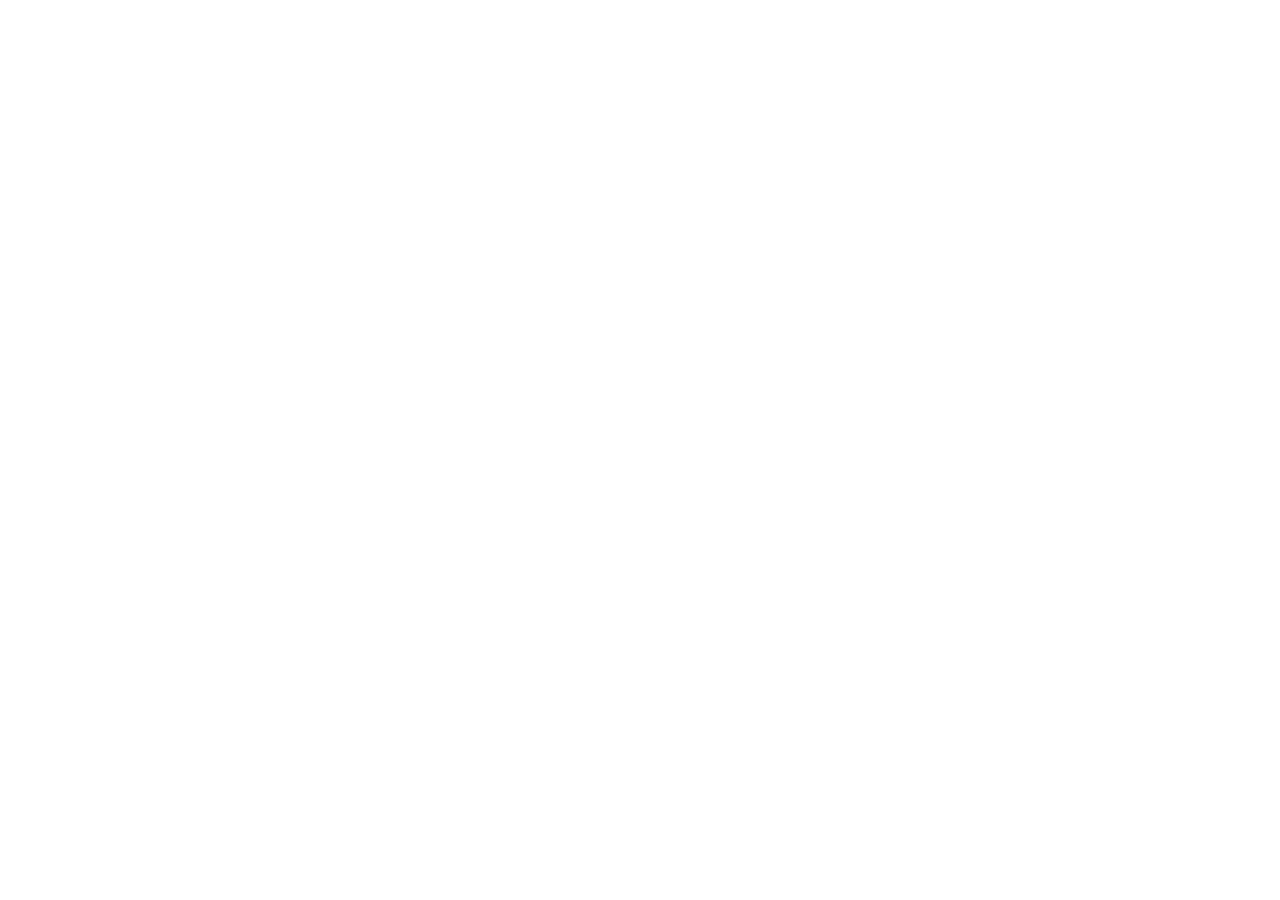
==== commit 116ce316: "Update index.html" ====
--- a/index.html
+++ b/index.html
@@ -24,7 +24,7 @@
     <link href="https://fonts.googleapis.com/css2?family=Inter:wght@400;500;600&display=swap" rel="stylesheet">
     <link rel="icon" href="profile.png" type="image/png">
     <script type="module" crossorigin src="https://raw.githubusercontent.com/dev-sstoilov/dev-sstoilov.github.io/refs/heads/main/assets/index-BdAG6JWP.js"></script>
-    <link rel="stylesheet" crossorigin href="/assets/index-Cex6-PyH.css">
+    <link rel="stylesheet" crossorigin href="https://github.com/dev-sstoilov/dev-sstoilov.github.io/raw/refs/heads/main/assets/index-Cex6-PyH.css">
 </head>
   <body>
     <div id="root"></div>
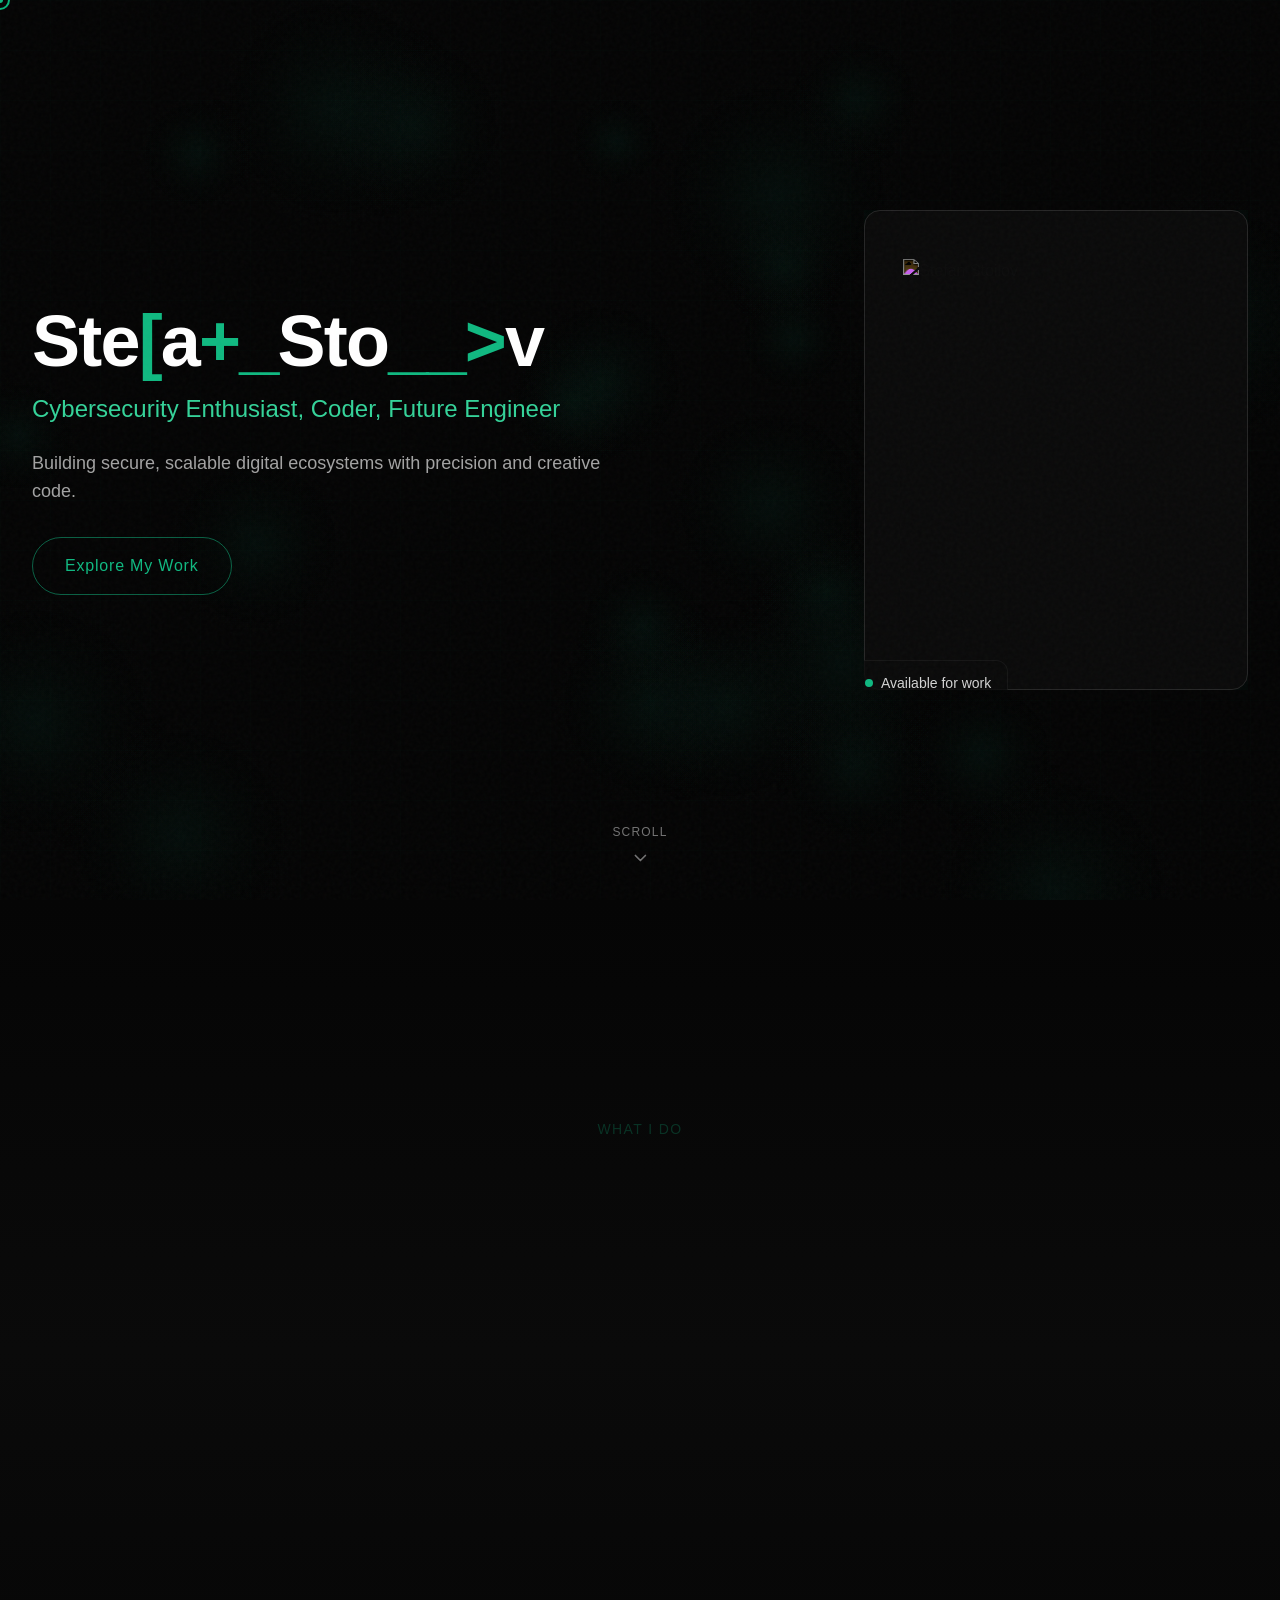
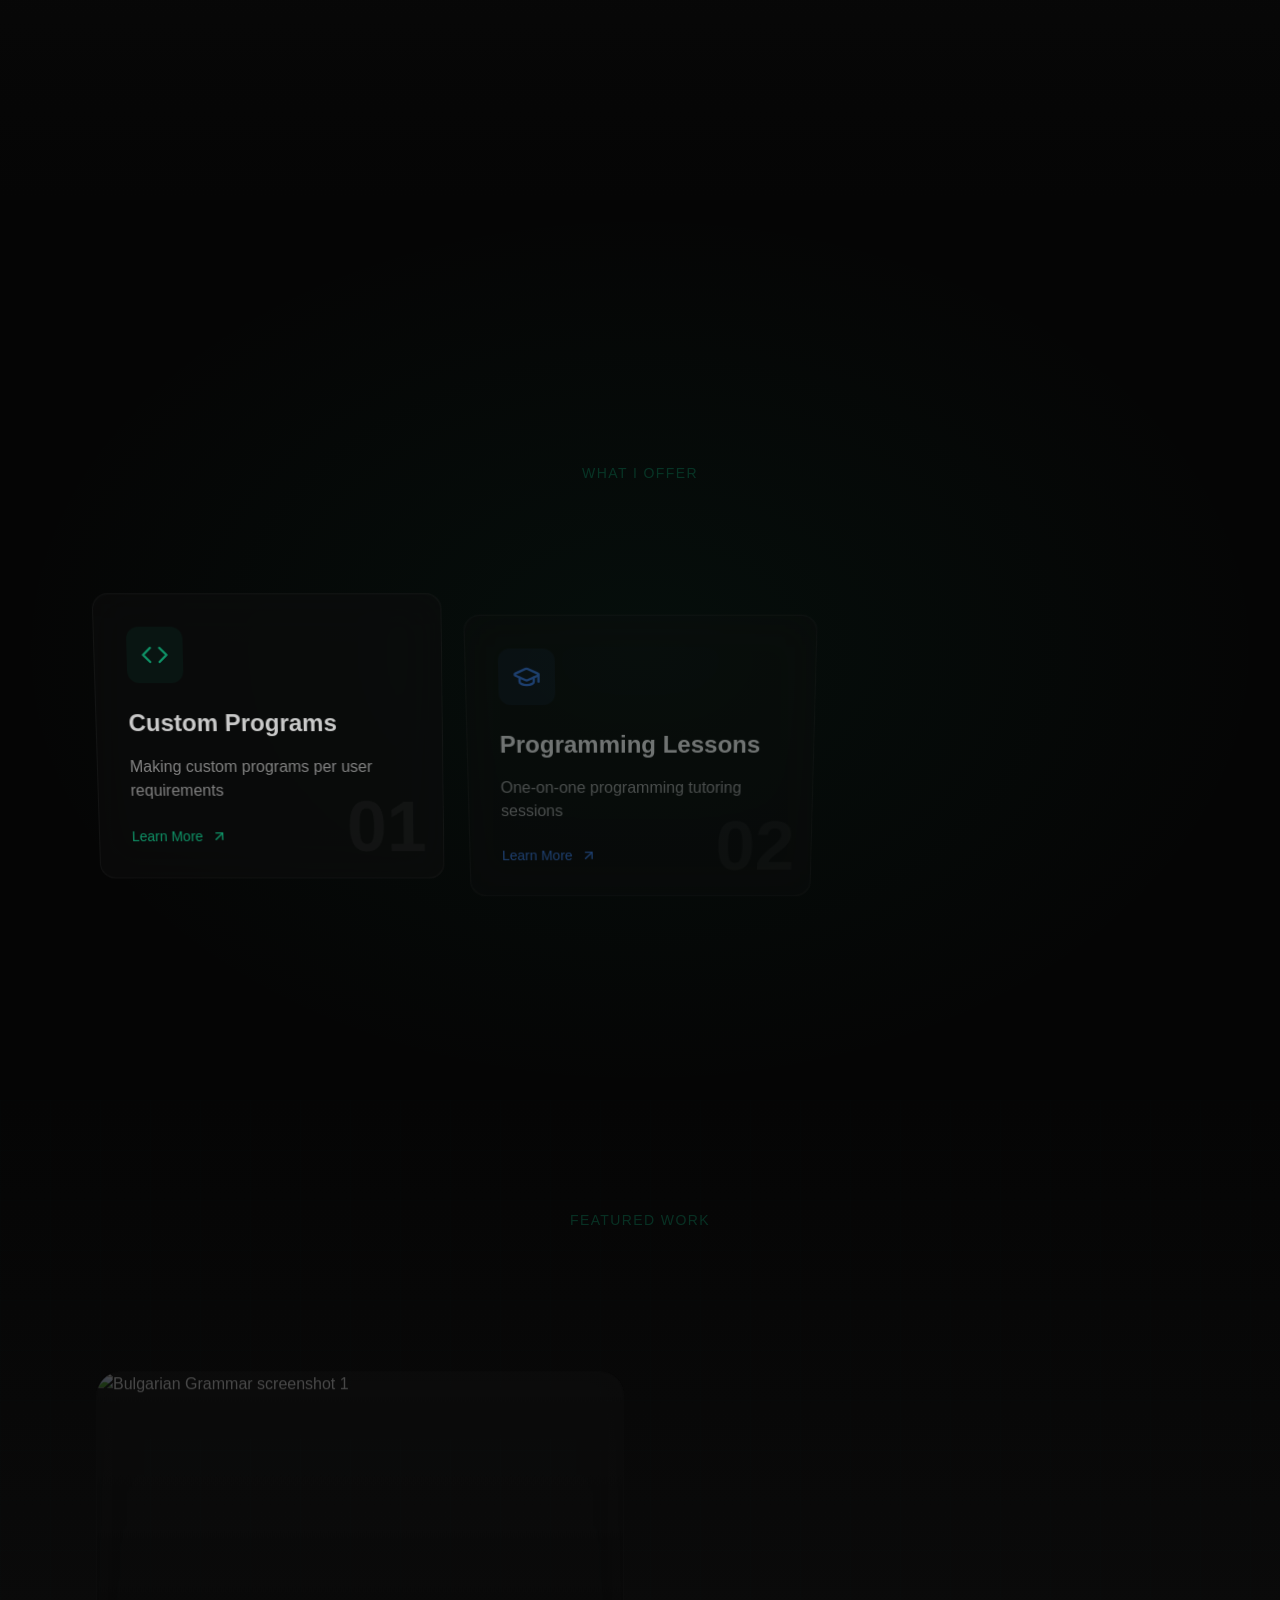
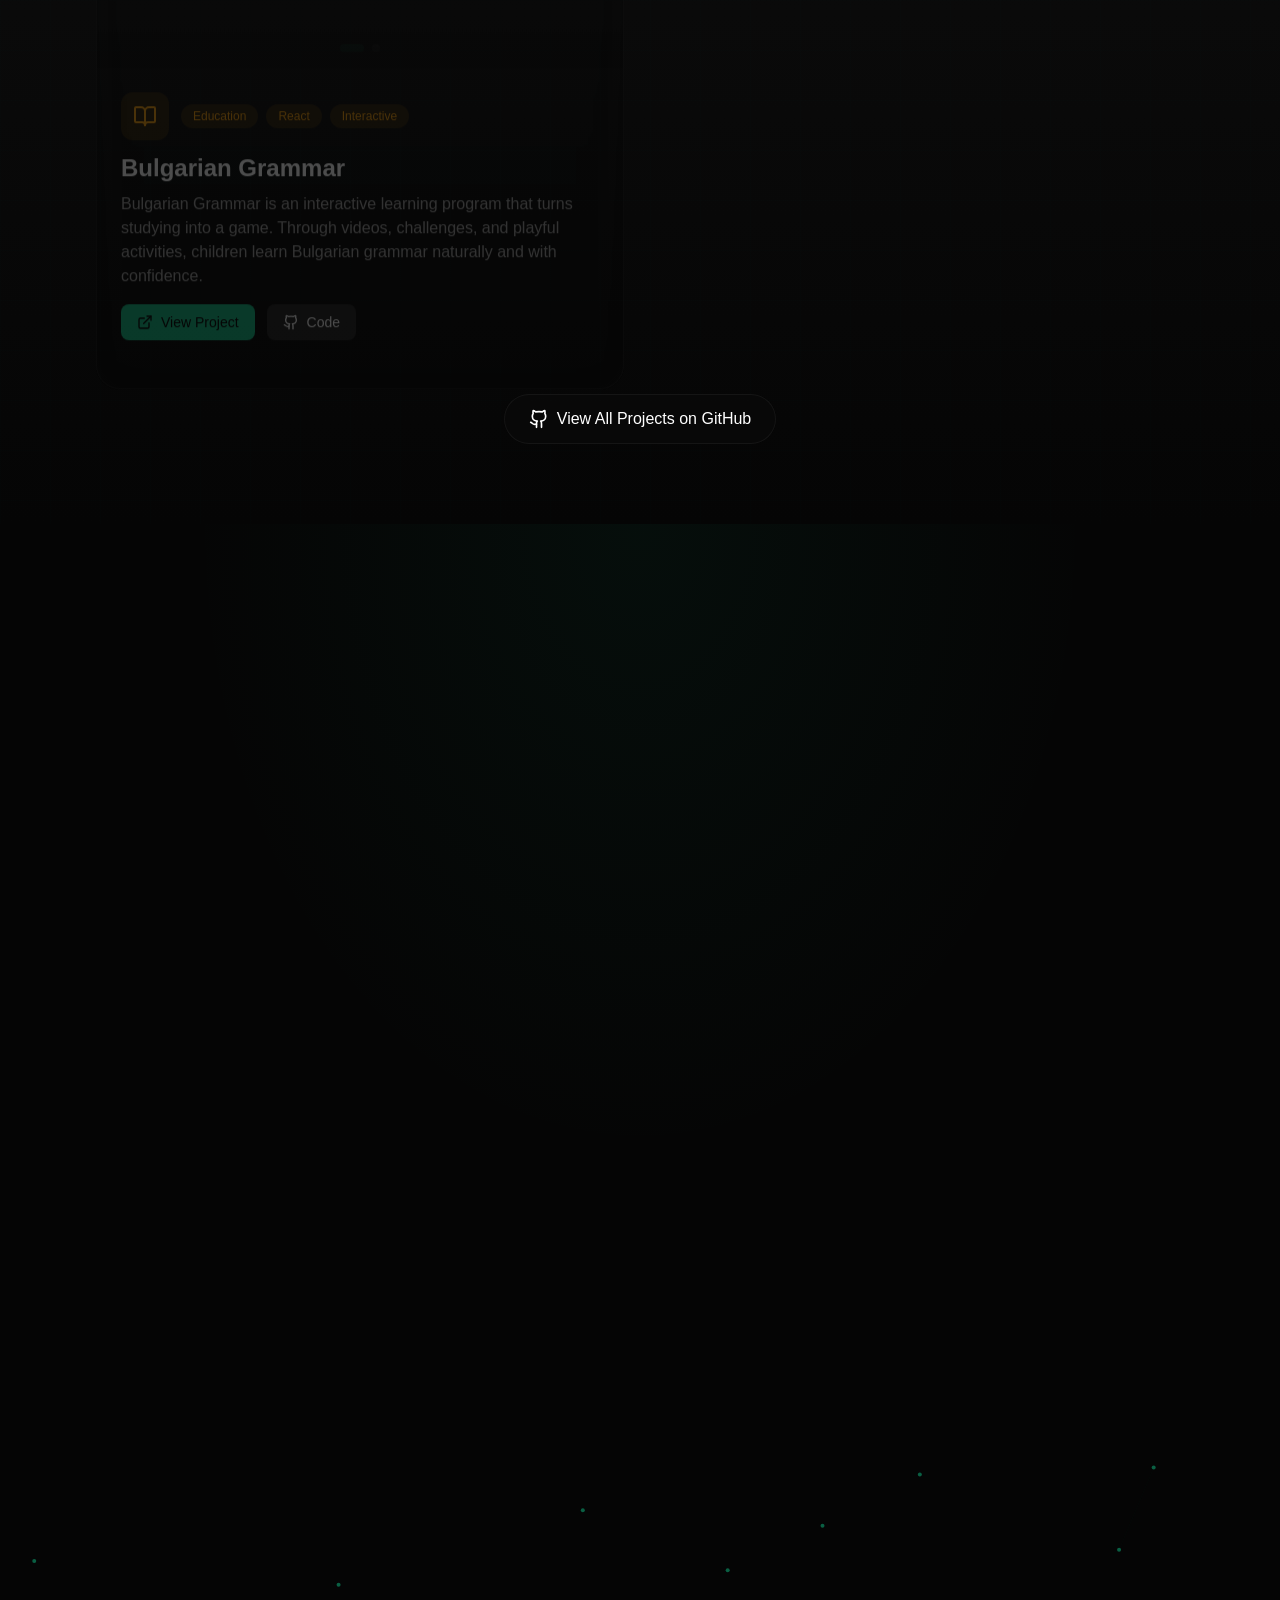
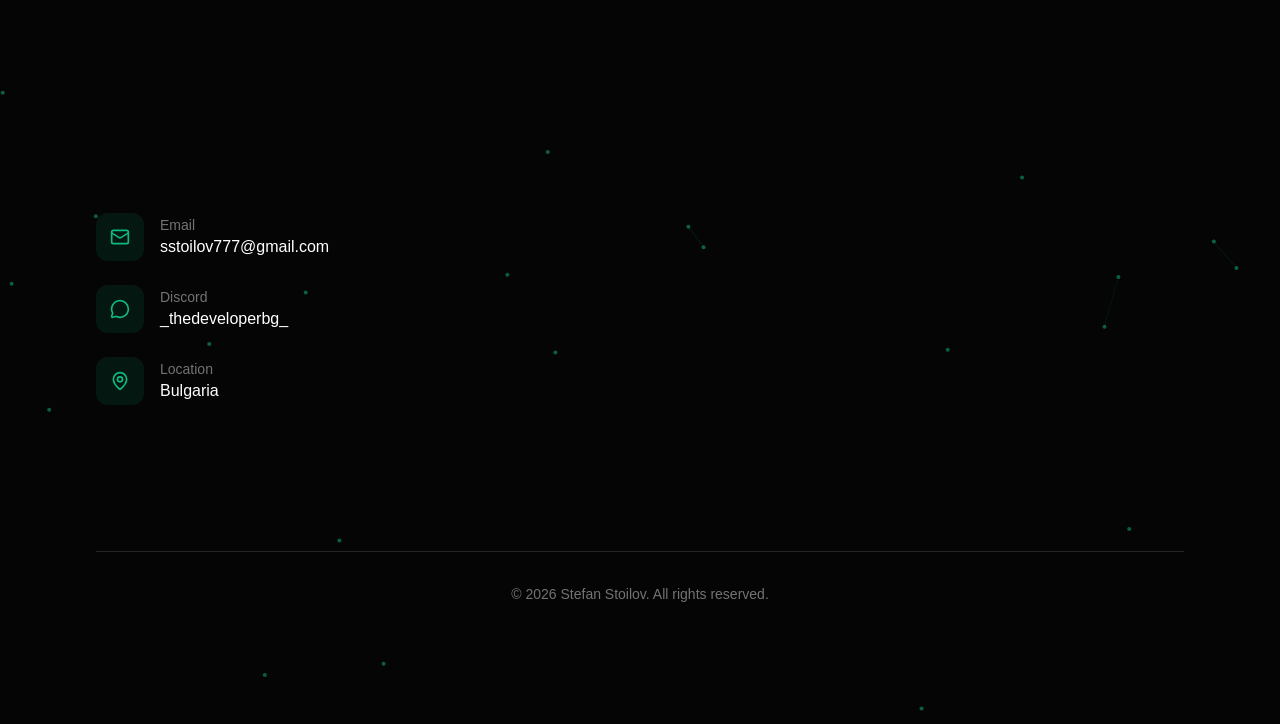
==== commit e88532ef: "Update script and stylesheet links in index.html" ====
--- a/index.html
+++ b/index.html
@@ -23,8 +23,8 @@
     <meta property="og:site_name" content="Stefan Stoilov Portfolio">
     <link href="https://fonts.googleapis.com/css2?family=Inter:wght@400;500;600&display=swap" rel="stylesheet">
     <link rel="icon" href="profile.png" type="image/png">
-    <script type="module" crossorigin src="https://raw.githubusercontent.com/dev-sstoilov/dev-sstoilov.github.io/refs/heads/main/assets/index-BdAG6JWP.js"></script>
-    <link rel="stylesheet" crossorigin href="https://github.com/dev-sstoilov/dev-sstoilov.github.io/raw/refs/heads/main/assets/index-Cex6-PyH.css">
+    <link rel="stylesheet" href="./assets/index-Cex6-PyH.css">
+    <script type="module" src="./assets/index-BdAG6JWP.js"></script>
 </head>
   <body>
     <div id="root"></div>
--- a/assets/index-Cex6-PyH.css
+++ b/assets/index-Cex6-PyH.css
@@ -0,0 +1 @@
+@import"https://fonts.googleapis.com/css2?family=Inter+Tight:wght@300;400;500;600;700&family=JetBrains+Mono:wght@400;500&display=swap";*,:before,:after{--tw-border-spacing-x: 0;--tw-border-spacing-y: 0;--tw-translate-x: 0;--tw-translate-y: 0;--tw-rotate: 0;--tw-skew-x: 0;--tw-skew-y: 0;--tw-scale-x: 1;--tw-scale-y: 1;--tw-pan-x: ;--tw-pan-y: ;--tw-pinch-zoom: ;--tw-scroll-snap-strictness: proximity;--tw-gradient-from-position: ;--tw-gradient-via-position: ;--tw-gradient-to-position: ;--tw-ordinal: ;--tw-slashed-zero: ;--tw-numeric-figure: ;--tw-numeric-spacing: ;--tw-numeric-fraction: ;--tw-ring-inset: ;--tw-ring-offset-width: 0px;--tw-ring-offset-color: #fff;--tw-ring-color: rgb(59 130 246 / .5);--tw-ring-offset-shadow: 0 0 #0000;--tw-ring-shadow: 0 0 #0000;--tw-shadow: 0 0 #0000;--tw-shadow-colored: 0 0 #0000;--tw-blur: ;--tw-brightness: ;--tw-contrast: ;--tw-grayscale: ;--tw-hue-rotate: ;--tw-invert: ;--tw-saturate: ;--tw-sepia: ;--tw-drop-shadow: ;--tw-backdrop-blur: ;--tw-backdrop-brightness: ;--tw-backdrop-contrast: ;--tw-backdrop-grayscale: ;--tw-backdrop-hue-rotate: ;--tw-backdrop-invert: ;--tw-backdrop-opacity: ;--tw-backdrop-saturate: ;--tw-backdrop-sepia: ;--tw-contain-size: ;--tw-contain-layout: ;--tw-contain-paint: ;--tw-contain-style: }::backdrop{--tw-border-spacing-x: 0;--tw-border-spacing-y: 0;--tw-translate-x: 0;--tw-translate-y: 0;--tw-rotate: 0;--tw-skew-x: 0;--tw-skew-y: 0;--tw-scale-x: 1;--tw-scale-y: 1;--tw-pan-x: ;--tw-pan-y: ;--tw-pinch-zoom: ;--tw-scroll-snap-strictness: proximity;--tw-gradient-from-position: ;--tw-gradient-via-position: ;--tw-gradient-to-position: ;--tw-ordinal: ;--tw-slashed-zero: ;--tw-numeric-figure: ;--tw-numeric-spacing: ;--tw-numeric-fraction: ;--tw-ring-inset: ;--tw-ring-offset-width: 0px;--tw-ring-offset-color: #fff;--tw-ring-color: rgb(59 130 246 / .5);--tw-ring-offset-shadow: 0 0 #0000;--tw-ring-shadow: 0 0 #0000;--tw-shadow: 0 0 #0000;--tw-shadow-colored: 0 0 #0000;--tw-blur: ;--tw-brightness: ;--tw-contrast: ;--tw-grayscale: ;--tw-hue-rotate: ;--tw-invert: ;--tw-saturate: ;--tw-sepia: ;--tw-drop-shadow: ;--tw-backdrop-blur: ;--tw-backdrop-brightness: ;--tw-backdrop-contrast: ;--tw-backdrop-grayscale: ;--tw-backdrop-hue-rotate: ;--tw-backdrop-invert: ;--tw-backdrop-opacity: ;--tw-backdrop-saturate: ;--tw-backdrop-sepia: ;--tw-contain-size: ;--tw-contain-layout: ;--tw-contain-paint: ;--tw-contain-style: }*,:before,:after{box-sizing:border-box;border-width:0;border-style:solid;border-color:#e5e7eb}:before,:after{--tw-content: ""}html,:host{line-height:1.5;-webkit-text-size-adjust:100%;-moz-tab-size:4;-o-tab-size:4;tab-size:4;font-family:ui-sans-serif,system-ui,sans-serif,"Apple Color Emoji","Segoe UI Emoji",Segoe UI Symbol,"Noto Color Emoji";font-feature-settings:normal;font-variation-settings:normal;-webkit-tap-highlight-color:transparent}body{margin:0;line-height:inherit}hr{height:0;color:inherit;border-top-width:1px}abbr:where([title]){-webkit-text-decoration:underline dotted;text-decoration:underline dotted}h1,h2,h3,h4,h5,h6{font-size:inherit;font-weight:inherit}a{color:inherit;text-decoration:inherit}b,strong{font-weight:bolder}code,kbd,samp,pre{font-family:ui-monospace,SFMono-Regular,Menlo,Monaco,Consolas,Liberation Mono,Courier New,monospace;font-feature-settings:normal;font-variation-settings:normal;font-size:1em}small{font-size:80%}sub,sup{font-size:75%;line-height:0;position:relative;vertical-align:baseline}sub{bottom:-.25em}sup{top:-.5em}table{text-indent:0;border-color:inherit;border-collapse:collapse}button,input,optgroup,select,textarea{font-family:inherit;font-feature-settings:inherit;font-variation-settings:inherit;font-size:100%;font-weight:inherit;line-height:inherit;letter-spacing:inherit;color:inherit;margin:0;padding:0}button,select{text-transform:none}button,input:where([type=button]),input:where([type=reset]),input:where([type=submit]){-webkit-appearance:button;background-color:transparent;background-image:none}:-moz-focusring{outline:auto}:-moz-ui-invalid{box-shadow:none}progress{vertical-align:baseline}::-webkit-inner-spin-button,::-webkit-outer-spin-button{height:auto}[type=search]{-webkit-appearance:textfield;outline-offset:-2px}::-webkit-search-decoration{-webkit-appearance:none}::-webkit-file-upload-button{-webkit-appearance:button;font:inherit}summary{display:list-item}blockquote,dl,dd,h1,h2,h3,h4,h5,h6,hr,figure,p,pre{margin:0}fieldset{margin:0;padding:0}legend{padding:0}ol,ul,menu{list-style:none;margin:0;padding:0}dialog{padding:0}textarea{resize:vertical}input::-moz-placeholder,textarea::-moz-placeholder{opacity:1;color:#9ca3af}input::placeholder,textarea::placeholder{opacity:1;color:#9ca3af}button,[role=button]{cursor:pointer}:disabled{cursor:default}img,svg,video,canvas,audio,iframe,embed,object{display:block;vertical-align:middle}img,video{max-width:100%;height:auto}[hidden]:where(:not([hidden=until-found])){display:none}:root{--background: 0 0% 2%;--foreground: 0 0% 96%;--card: 0 0% 4%;--card-foreground: 0 0% 96%;--popover: 0 0% 4%;--popover-foreground: 0 0% 96%;--primary: 160 84% 39%;--primary-foreground: 0 0% 100%;--secondary: 0 0% 8%;--secondary-foreground: 0 0% 96%;--muted: 0 0% 12%;--muted-foreground: 0 0% 64%;--accent: 160 84% 39%;--accent-foreground: 0 0% 100%;--destructive: 0 84.2% 60.2%;--destructive-foreground: 0 0% 98%;--border: 0 0% 15%;--input: 0 0% 15%;--ring: 160 84% 39%;--radius: .5rem}*{border-color:hsl(var(--border))}html{scroll-behavior:auto}body{background-color:hsl(var(--background));color:hsl(var(--foreground));-webkit-font-smoothing:antialiased;-moz-osx-font-smoothing:grayscale;font-family:Inter Tight,-apple-system,BlinkMacSystemFont,sans-serif;overflow-x:hidden}::-moz-selection{background:#10b9814d;color:#fff}::selection{background:#10b9814d;color:#fff}.sr-only{position:absolute;width:1px;height:1px;padding:0;margin:-1px;overflow:hidden;clip:rect(0,0,0,0);white-space:nowrap;border-width:0}.pointer-events-none{pointer-events:none}.visible{visibility:visible}.invisible{visibility:hidden}.fixed{position:fixed}.absolute{position:absolute}.relative{position:relative}.inset-0{inset:0}.inset-x-0{left:0;right:0}.inset-y-0{top:0;bottom:0}.-bottom-12{bottom:-3rem}.-bottom-3{bottom:-.75rem}.-left-12{left:-3rem}.-left-3{left:-.75rem}.-right-12{right:-3rem}.-top-12{top:-3rem}.bottom-0{bottom:0}.bottom-1{bottom:.25rem}.bottom-4{bottom:1rem}.bottom-6{bottom:1.5rem}.left-0{left:0}.left-1\/2{left:50%}.left-2{left:.5rem}.left-3{left:.75rem}.left-\[50\%\]{left:50%}.right-0{right:0}.right-1{right:.25rem}.right-2{right:.5rem}.right-3{right:.75rem}.right-4{right:1rem}.top-0{top:0}.top-1\.5{top:.375rem}.top-1\/2{top:50%}.top-3{top:.75rem}.top-3\.5{top:.875rem}.top-4{top:1rem}.top-\[1px\]{top:1px}.top-\[50\%\]{top:50%}.top-\[60\%\]{top:60%}.top-full{top:100%}.isolate{isolation:isolate}.z-10{z-index:10}.z-20{z-index:20}.z-50{z-index:50}.z-\[1\]{z-index:1}.order-1{order:1}.order-2{order:2}.order-first{order:-9999}.order-last{order:9999}.col-start-2{grid-column-start:2}.row-span-2{grid-row:span 2 / span 2}.row-start-1{grid-row-start:1}.\!m-0{margin:0!important}.-mx-1{margin-left:-.25rem;margin-right:-.25rem}.-my-2{margin-top:-.5rem;margin-bottom:-.5rem}.mx-2{margin-left:.5rem;margin-right:.5rem}.mx-3\.5{margin-left:.875rem;margin-right:.875rem}.mx-4{margin-left:1rem;margin-right:1rem}.mx-auto{margin-left:auto;margin-right:auto}.my-0{margin-top:0;margin-bottom:0}.my-0\.5{margin-top:.125rem;margin-bottom:.125rem}.my-1{margin-top:.25rem;margin-bottom:.25rem}.-ml-4{margin-left:-1rem}.-mt-4{margin-top:-1rem}.mb-1{margin-bottom:.25rem}.mb-12{margin-bottom:3rem}.mb-16{margin-bottom:4rem}.mb-2{margin-bottom:.5rem}.mb-3{margin-bottom:.75rem}.mb-4{margin-bottom:1rem}.mb-6{margin-bottom:1.5rem}.ml-1{margin-left:.25rem}.ml-4{margin-left:1rem}.ml-auto{margin-left:auto}.mt-1\.5{margin-top:.375rem}.mt-10{margin-top:2.5rem}.mt-12{margin-top:3rem}.mt-16{margin-top:4rem}.mt-2{margin-top:.5rem}.mt-4{margin-top:1rem}.mt-8{margin-top:2rem}.mt-auto{margin-top:auto}.line-clamp-1{overflow:hidden;display:-webkit-box;-webkit-box-orient:vertical;-webkit-line-clamp:1}.line-clamp-2{overflow:hidden;display:-webkit-box;-webkit-box-orient:vertical;-webkit-line-clamp:2}.block{display:block}.flex{display:flex}.inline-flex{display:inline-flex}.table{display:table}.table-caption{display:table-caption}.table-cell{display:table-cell}.table-row{display:table-row}.\!grid{display:grid!important}.grid{display:grid}.hidden{display:none}.aspect-\[3\/2\]{aspect-ratio:3/2}.aspect-square{aspect-ratio:1 / 1}.aspect-video{aspect-ratio:16 / 9}.size-10{width:2.5rem;height:2.5rem}.size-2{width:.5rem;height:.5rem}.size-2\.5{width:.625rem;height:.625rem}.size-3{width:.75rem;height:.75rem}.size-3\.5{width:.875rem;height:.875rem}.size-4{width:1rem;height:1rem}.size-6{width:1.5rem;height:1.5rem}.size-7{width:1.75rem;height:1.75rem}.size-8{width:2rem;height:2rem}.size-9{width:2.25rem;height:2.25rem}.size-auto{width:auto;height:auto}.size-full{width:100%;height:100%}.h-0\.5{height:.125rem}.h-1\.5{height:.375rem}.h-10{height:2.5rem}.h-12{height:3rem}.h-2{height:.5rem}.h-2\.5{height:.625rem}.h-3{height:.75rem}.h-4{height:1rem}.h-4\/5{height:80%}.h-5{height:1.25rem}.h-6{height:1.5rem}.h-7{height:1.75rem}.h-72{height:18rem}.h-8{height:2rem}.h-9{height:2.25rem}.h-\[1\.15rem\]{height:1.15rem}.h-\[calc\(100\%-1px\)\]{height:calc(100% - 1px)}.h-\[var\(--radix-navigation-menu-viewport-height\)\]{height:var(--radix-navigation-menu-viewport-height)}.h-\[var\(--radix-select-trigger-height\)\]{height:var(--radix-select-trigger-height)}.h-auto{height:auto}.h-full{height:100%}.h-px{height:1px}.h-svh{height:100svh}.max-h-\[300px\]{max-height:300px}.min-h-0{min-height:0px}.min-h-16{min-height:4rem}.min-h-4{min-height:1rem}.min-h-screen{min-height:100vh}.min-h-svh{min-height:100svh}.w-0{width:0px}.w-1{width:.25rem}.w-10{width:2.5rem}.w-12{width:3rem}.w-2{width:.5rem}.w-2\.5{width:.625rem}.w-3{width:.75rem}.w-3\/4{width:75%}.w-4{width:1rem}.w-4\/5{width:80%}.w-5{width:1.25rem}.w-56{width:14rem}.w-6{width:1.5rem}.w-64{width:16rem}.w-72{width:18rem}.w-8{width:2rem}.w-9{width:2.25rem}.w-\[100px\]{width:100px}.w-auto{width:auto}.w-fit{width:-moz-fit-content;width:fit-content}.w-full{width:100%}.w-max{width:-moz-max-content;width:max-content}.w-px{width:1px}.min-w-0{min-width:0px}.min-w-10{min-width:2.5rem}.min-w-5{min-width:1.25rem}.min-w-8{min-width:2rem}.min-w-9{min-width:2.25rem}.min-w-\[12rem\]{min-width:12rem}.min-w-\[8rem\]{min-width:8rem}.min-w-\[var\(--radix-select-trigger-width\)\]{min-width:var(--radix-select-trigger-width)}.max-w-4xl{max-width:56rem}.max-w-5xl{max-width:64rem}.max-w-6xl{max-width:72rem}.max-w-7xl{max-width:80rem}.max-w-\[calc\(100\%-2rem\)\]{max-width:calc(100% - 2rem)}.max-w-max{max-width:-moz-max-content;max-width:max-content}.max-w-sm{max-width:24rem}.max-w-xl{max-width:36rem}.flex-1{flex:1 1 0%}.flex-shrink-0,.shrink-0{flex-shrink:0}.grow{flex-grow:1}.grow-0{flex-grow:0}.basis-full{flex-basis:100%}.caption-bottom{caption-side:bottom}.border-collapse{border-collapse:collapse}.origin-left{transform-origin:left}.-translate-x-1\/2{--tw-translate-x: -50%;transform:translate(var(--tw-translate-x),var(--tw-translate-y)) rotate(var(--tw-rotate)) skew(var(--tw-skew-x)) skewY(var(--tw-skew-y)) scaleX(var(--tw-scale-x)) scaleY(var(--tw-scale-y))}.-translate-x-px{--tw-translate-x: -1px;transform:translate(var(--tw-translate-x),var(--tw-translate-y)) rotate(var(--tw-rotate)) skew(var(--tw-skew-x)) skewY(var(--tw-skew-y)) scaleX(var(--tw-scale-x)) scaleY(var(--tw-scale-y))}.-translate-y-1\/2{--tw-translate-y: -50%;transform:translate(var(--tw-translate-x),var(--tw-translate-y)) rotate(var(--tw-rotate)) skew(var(--tw-skew-x)) skewY(var(--tw-skew-y)) scaleX(var(--tw-scale-x)) scaleY(var(--tw-scale-y))}.-translate-y-full{--tw-translate-y: -100%;transform:translate(var(--tw-translate-x),var(--tw-translate-y)) rotate(var(--tw-rotate)) skew(var(--tw-skew-x)) skewY(var(--tw-skew-y)) scaleX(var(--tw-scale-x)) scaleY(var(--tw-scale-y))}.translate-x-\[-50\%\]{--tw-translate-x: -50%;transform:translate(var(--tw-translate-x),var(--tw-translate-y)) rotate(var(--tw-rotate)) skew(var(--tw-skew-x)) skewY(var(--tw-skew-y)) scaleX(var(--tw-scale-x)) scaleY(var(--tw-scale-y))}.translate-x-px{--tw-translate-x: 1px;transform:translate(var(--tw-translate-x),var(--tw-translate-y)) rotate(var(--tw-rotate)) skew(var(--tw-skew-x)) skewY(var(--tw-skew-y)) scaleX(var(--tw-scale-x)) scaleY(var(--tw-scale-y))}.translate-y-0\.5{--tw-translate-y: .125rem;transform:translate(var(--tw-translate-x),var(--tw-translate-y)) rotate(var(--tw-rotate)) skew(var(--tw-skew-x)) skewY(var(--tw-skew-y)) scaleX(var(--tw-scale-x)) scaleY(var(--tw-scale-y))}.translate-y-\[-50\%\]{--tw-translate-y: -50%;transform:translate(var(--tw-translate-x),var(--tw-translate-y)) rotate(var(--tw-rotate)) skew(var(--tw-skew-x)) skewY(var(--tw-skew-y)) scaleX(var(--tw-scale-x)) scaleY(var(--tw-scale-y))}.translate-y-\[calc\(-50\%_-_2px\)\]{--tw-translate-y: calc(-50% - 2px) ;transform:translate(var(--tw-translate-x),var(--tw-translate-y)) rotate(var(--tw-rotate)) skew(var(--tw-skew-x)) skewY(var(--tw-skew-y)) scaleX(var(--tw-scale-x)) scaleY(var(--tw-scale-y))}.rotate-45{--tw-rotate: 45deg;transform:translate(var(--tw-translate-x),var(--tw-translate-y)) rotate(var(--tw-rotate)) skew(var(--tw-skew-x)) skewY(var(--tw-skew-y)) scaleX(var(--tw-scale-x)) scaleY(var(--tw-scale-y))}.rotate-90{--tw-rotate: 90deg;transform:translate(var(--tw-translate-x),var(--tw-translate-y)) rotate(var(--tw-rotate)) skew(var(--tw-skew-x)) skewY(var(--tw-skew-y)) scaleX(var(--tw-scale-x)) scaleY(var(--tw-scale-y))}.scale-90{--tw-scale-x: .9;--tw-scale-y: .9;transform:translate(var(--tw-translate-x),var(--tw-translate-y)) rotate(var(--tw-rotate)) skew(var(--tw-skew-x)) skewY(var(--tw-skew-y)) scaleX(var(--tw-scale-x)) scaleY(var(--tw-scale-y))}.scale-x-0{--tw-scale-x: 0;transform:translate(var(--tw-translate-x),var(--tw-translate-y)) rotate(var(--tw-rotate)) skew(var(--tw-skew-x)) skewY(var(--tw-skew-y)) scaleX(var(--tw-scale-x)) scaleY(var(--tw-scale-y))}.transform{transform:translate(var(--tw-translate-x),var(--tw-translate-y)) rotate(var(--tw-rotate)) skew(var(--tw-skew-x)) skewY(var(--tw-skew-y)) scaleX(var(--tw-scale-x)) scaleY(var(--tw-scale-y))}@keyframes bounce{0%,to{transform:translateY(-25%);animation-timing-function:cubic-bezier(.8,0,1,1)}50%{transform:none;animation-timing-function:cubic-bezier(0,0,.2,1)}}.animate-bounce{animation:bounce 1s infinite}@keyframes caret-blink{0%,70%,to{opacity:1}20%,50%{opacity:0}}.animate-caret-blink{animation:caret-blink 1.25s ease-out infinite}@keyframes pulse{50%{opacity:.5}}.animate-pulse{animation:pulse 2s cubic-bezier(.4,0,.6,1) infinite}@keyframes spin{to{transform:rotate(360deg)}}.animate-spin{animation:spin 1s linear infinite}.cursor-default{cursor:default}.cursor-pointer{cursor:pointer}.cursor-text{cursor:text}.touch-none{touch-action:none}.select-none{-webkit-user-select:none;-moz-user-select:none;user-select:none}.resize-none{resize:none}.resize{resize:both}.scroll-my-1{scroll-margin-top:.25rem;scroll-margin-bottom:.25rem}.scroll-py-1{scroll-padding-top:.25rem;scroll-padding-bottom:.25rem}.list-disc{list-style-type:disc}.list-none{list-style-type:none}.auto-rows-min{grid-auto-rows:min-content}.grid-cols-2{grid-template-columns:repeat(2,minmax(0,1fr))}.grid-cols-\[0_1fr\]{grid-template-columns:0 1fr}.grid-rows-\[auto_auto\]{grid-template-rows:auto auto}.flex-row{flex-direction:row}.flex-col{flex-direction:column}.flex-col-reverse{flex-direction:column-reverse}.flex-wrap{flex-wrap:wrap}.place-content-center{place-content:center}.items-start{align-items:flex-start}.items-end{align-items:flex-end}.items-center{align-items:center}.items-stretch{align-items:stretch}.justify-start{justify-content:flex-start}.justify-center{justify-content:center}.justify-between{justify-content:space-between}.justify-items-start{justify-items:start}.gap-0\.5{gap:.125rem}.gap-1{gap:.25rem}.gap-1\.5{gap:.375rem}.gap-10{gap:2.5rem}.gap-2{gap:.5rem}.gap-2\.5{gap:.625rem}.gap-3{gap:.75rem}.gap-4{gap:1rem}.gap-6{gap:1.5rem}.gap-7{gap:1.75rem}.gap-8{gap:2rem}.gap-\[--spacing\(var\(--gap\)\)\]{gap:var(--spacing(var(--gap)))}.gap-y-0\.5{row-gap:.125rem}.space-y-1>:not([hidden])~:not([hidden]){--tw-space-y-reverse: 0;margin-top:calc(.25rem * calc(1 - var(--tw-space-y-reverse)));margin-bottom:calc(.25rem * var(--tw-space-y-reverse))}.space-y-12>:not([hidden])~:not([hidden]){--tw-space-y-reverse: 0;margin-top:calc(3rem * calc(1 - var(--tw-space-y-reverse)));margin-bottom:calc(3rem * var(--tw-space-y-reverse))}.space-y-4>:not([hidden])~:not([hidden]){--tw-space-y-reverse: 0;margin-top:calc(1rem * calc(1 - var(--tw-space-y-reverse)));margin-bottom:calc(1rem * var(--tw-space-y-reverse))}.self-start{align-self:flex-start}.self-stretch{align-self:stretch}.justify-self-end{justify-self:end}.overflow-auto{overflow:auto}.overflow-hidden{overflow:hidden}.overflow-x-auto{overflow-x:auto}.overflow-y-auto{overflow-y:auto}.overflow-x-hidden{overflow-x:hidden}.whitespace-nowrap{white-space:nowrap}.text-balance{text-wrap:balance}.break-words{overflow-wrap:break-word}.rounded-2xl{border-radius:1rem}.rounded-\[2px\]{border-radius:2px}.rounded-\[4px\]{border-radius:4px}.rounded-\[calc\(var\(--radius\)-5px\)\]{border-radius:calc(var(--radius) - 5px)}.rounded-\[inherit\]{border-radius:inherit}.rounded-full{border-radius:9999px}.rounded-lg{border-radius:var(--radius)}.rounded-md{border-radius:calc(var(--radius) - 2px)}.rounded-none{border-radius:0}.rounded-sm{border-radius:calc(var(--radius) - 4px)}.rounded-xl{border-radius:calc(var(--radius) + 4px)}.rounded-xs{border-radius:calc(var(--radius) - 6px)}.rounded-l-md{border-top-left-radius:calc(var(--radius) - 2px);border-bottom-left-radius:calc(var(--radius) - 2px)}.rounded-r-md{border-top-right-radius:calc(var(--radius) - 2px);border-bottom-right-radius:calc(var(--radius) - 2px)}.rounded-tl-sm{border-top-left-radius:calc(var(--radius) - 4px)}.border{border-width:1px}.border-0{border-width:0px}.border-\[1\.5px\]{border-width:1.5px}.border-y{border-top-width:1px;border-bottom-width:1px}.border-b{border-bottom-width:1px}.border-l{border-left-width:1px}.border-r{border-right-width:1px}.border-t{border-top-width:1px}.border-dashed{border-style:dashed}.border-border{border-color:hsl(var(--border))}.border-border\/50{border-color:hsl(var(--border) / .5)}.border-input{border-color:hsl(var(--input))}.border-neutral-800{--tw-border-opacity: 1;border-color:rgb(38 38 38 / var(--tw-border-opacity, 1))}.border-primary{border-color:hsl(var(--primary))}.border-sidebar-border{border-color:hsl(var(--sidebar-border))}.border-transparent{border-color:transparent}.border-l-transparent{border-left-color:transparent}.border-t-transparent{border-top-color:transparent}.bg-\[\#050505\]{--tw-bg-opacity: 1;background-color:rgb(5 5 5 / var(--tw-bg-opacity, 1))}.bg-\[\#0a0a0a\]{--tw-bg-opacity: 1;background-color:rgb(10 10 10 / var(--tw-bg-opacity, 1))}.bg-accent{background-color:hsl(var(--accent))}.bg-background{background-color:hsl(var(--background))}.bg-black\/50{background-color:#00000080}.bg-border{background-color:hsl(var(--border))}.bg-card{background-color:hsl(var(--card))}.bg-destructive{--tw-bg-opacity: 1;background-color:hsl(var(--destructive) / var(--tw-bg-opacity, 1))}.bg-emerald-500{--tw-bg-opacity: 1;background-color:rgb(16 185 129 / var(--tw-bg-opacity, 1))}.bg-emerald-500\/10{background-color:#10b9811a}.bg-emerald-500\/20{background-color:#10b98133}.bg-foreground{background-color:hsl(var(--foreground))}.bg-input{background-color:hsl(var(--input))}.bg-muted{background-color:hsl(var(--muted))}.bg-muted\/50{background-color:hsl(var(--muted) / .5)}.bg-neutral-700{--tw-bg-opacity: 1;background-color:rgb(64 64 64 / var(--tw-bg-opacity, 1))}.bg-neutral-900{--tw-bg-opacity: 1;background-color:rgb(23 23 23 / var(--tw-bg-opacity, 1))}.bg-popover{background-color:hsl(var(--popover))}.bg-primary{background-color:hsl(var(--primary))}.bg-primary\/20{background-color:hsl(var(--primary) / .2)}.bg-red-500{--tw-bg-opacity: 1;background-color:rgb(239 68 68 / var(--tw-bg-opacity, 1))}.bg-secondary{background-color:hsl(var(--secondary))}.bg-sidebar{background-color:hsl(var(--sidebar-background))}.bg-sidebar-border{background-color:hsl(var(--sidebar-border))}.bg-transparent{background-color:transparent}.bg-white{--tw-bg-opacity: 1;background-color:rgb(255 255 255 / var(--tw-bg-opacity, 1))}.bg-white\/10{background-color:#ffffff1a}.bg-white\/40{background-color:#fff6}.bg-\[radial-gradient\(ellipse_at_center\,_rgba\(16\,185\,129\,0\.05\)_0\%\,_transparent_70\%\)\]{background-image:radial-gradient(ellipse at center,rgba(16,185,129,.05) 0%,transparent 70%)}.bg-\[radial-gradient\(ellipse_at_top\,_rgba\(16\,185\,129\,0\.05\)_0\%\,_transparent_50\%\)\]{background-image:radial-gradient(ellipse at top,rgba(16,185,129,.05) 0%,transparent 50%)}.bg-gradient-to-b{background-image:linear-gradient(to bottom,var(--tw-gradient-stops))}.bg-gradient-to-t{background-image:linear-gradient(to top,var(--tw-gradient-stops))}.from-\[\#050505\]{--tw-gradient-from: #050505 var(--tw-gradient-from-position);--tw-gradient-to: rgb(5 5 5 / 0) var(--tw-gradient-to-position);--tw-gradient-stops: var(--tw-gradient-from), var(--tw-gradient-to)}.via-\[\#050505\]\/40{--tw-gradient-to: rgb(5 5 5 / 0) var(--tw-gradient-to-position);--tw-gradient-stops: var(--tw-gradient-from), rgb(5 5 5 / .4) var(--tw-gradient-via-position), var(--tw-gradient-to)}.via-\[\#0a0a0a\]{--tw-gradient-to: rgb(10 10 10 / 0) var(--tw-gradient-to-position);--tw-gradient-stops: var(--tw-gradient-from), #0a0a0a var(--tw-gradient-via-position), var(--tw-gradient-to)}.via-transparent{--tw-gradient-to: rgb(0 0 0 / 0) var(--tw-gradient-to-position);--tw-gradient-stops: var(--tw-gradient-from), transparent var(--tw-gradient-via-position), var(--tw-gradient-to)}.to-\[\#050505\]{--tw-gradient-to: #050505 var(--tw-gradient-to-position)}.to-transparent{--tw-gradient-to: transparent var(--tw-gradient-to-position)}.fill-current{fill:currentColor}.fill-foreground{fill:hsl(var(--foreground))}.fill-primary{fill:hsl(var(--primary))}.object-contain{-o-object-fit:contain;object-fit:contain}.object-cover{-o-object-fit:cover;object-fit:cover}.object-top{-o-object-position:top;object-position:top}.p-0{padding:0}.p-1{padding:.25rem}.p-2{padding:.5rem}.p-3{padding:.75rem}.p-4{padding:1rem}.p-5{padding:1.25rem}.p-6{padding:1.5rem}.p-\[3px\]{padding:3px}.p-px{padding:1px}.px-1{padding-left:.25rem;padding-right:.25rem}.px-1\.5{padding-left:.375rem;padding-right:.375rem}.px-2{padding-left:.5rem;padding-right:.5rem}.px-2\.5{padding-left:.625rem;padding-right:.625rem}.px-3{padding-left:.75rem;padding-right:.75rem}.px-4{padding-left:1rem;padding-right:1rem}.px-5{padding-left:1.25rem;padding-right:1.25rem}.px-6{padding-left:1.5rem;padding-right:1.5rem}.py-0\.5{padding-top:.125rem;padding-bottom:.125rem}.py-1{padding-top:.25rem;padding-bottom:.25rem}.py-1\.5{padding-top:.375rem;padding-bottom:.375rem}.py-2{padding-top:.5rem;padding-bottom:.5rem}.py-2\.5{padding-top:.625rem;padding-bottom:.625rem}.py-20{padding-top:5rem;padding-bottom:5rem}.py-3{padding-top:.75rem;padding-bottom:.75rem}.py-4{padding-top:1rem;padding-bottom:1rem}.py-6{padding-top:1.5rem;padding-bottom:1.5rem}.pb-3{padding-bottom:.75rem}.pb-4{padding-bottom:1rem}.pl-2{padding-left:.5rem}.pl-3{padding-left:.75rem}.pl-4{padding-left:1rem}.pl-8{padding-left:2rem}.pr-1{padding-right:.25rem}.pr-2{padding-right:.5rem}.pr-2\.5{padding-right:.625rem}.pr-3{padding-right:.75rem}.pr-8{padding-right:2rem}.pt-0{padding-top:0}.pt-3{padding-top:.75rem}.pt-4{padding-top:1rem}.pt-6{padding-top:1.5rem}.text-left{text-align:left}.text-center{text-align:center}.align-middle{vertical-align:middle}.font-mono{font-family:ui-monospace,SFMono-Regular,Menlo,Monaco,Consolas,Liberation Mono,Courier New,monospace}.font-sans{font-family:ui-sans-serif,system-ui,sans-serif,"Apple Color Emoji","Segoe UI Emoji",Segoe UI Symbol,"Noto Color Emoji"}.text-3xl{font-size:1.875rem;line-height:2.25rem}.text-4xl{font-size:2.25rem;line-height:2.5rem}.text-5xl{font-size:3rem;line-height:1}.text-\[0\.8rem\]{font-size:.8rem}.text-base{font-size:1rem;line-height:1.5rem}.text-lg{font-size:1.125rem;line-height:1.75rem}.text-sm{font-size:.875rem;line-height:1.25rem}.text-sm\/relaxed{font-size:.875rem;line-height:1.625}.text-xl{font-size:1.25rem;line-height:1.75rem}.text-xs{font-size:.75rem;line-height:1rem}.font-bold{font-weight:700}.font-medium{font-weight:500}.font-normal{font-weight:400}.font-semibold{font-weight:600}.uppercase{text-transform:uppercase}.tabular-nums{--tw-numeric-spacing: tabular-nums;font-variant-numeric:var(--tw-ordinal) var(--tw-slashed-zero) var(--tw-numeric-figure) var(--tw-numeric-spacing) var(--tw-numeric-fraction)}.leading-none{line-height:1}.leading-normal{line-height:1.5}.leading-relaxed{line-height:1.625}.leading-snug{line-height:1.375}.tracking-tight{letter-spacing:-.025em}.tracking-wider{letter-spacing:.05em}.tracking-widest{letter-spacing:.1em}.text-accent-foreground{color:hsl(var(--accent-foreground))}.text-background{color:hsl(var(--background))}.text-black{--tw-text-opacity: 1;color:rgb(0 0 0 / var(--tw-text-opacity, 1))}.text-card-foreground{color:hsl(var(--card-foreground))}.text-current{color:currentColor}.text-destructive{--tw-text-opacity: 1;color:hsl(var(--destructive) / var(--tw-text-opacity, 1))}.text-emerald-400{--tw-text-opacity: 1;color:rgb(52 211 153 / var(--tw-text-opacity, 1))}.text-emerald-500{--tw-text-opacity: 1;color:rgb(16 185 129 / var(--tw-text-opacity, 1))}.text-foreground{color:hsl(var(--foreground))}.text-muted-foreground{color:hsl(var(--muted-foreground))}.text-neutral-300{--tw-text-opacity: 1;color:rgb(212 212 212 / var(--tw-text-opacity, 1))}.text-neutral-400{--tw-text-opacity: 1;color:rgb(163 163 163 / var(--tw-text-opacity, 1))}.text-neutral-500{--tw-text-opacity: 1;color:rgb(115 115 115 / var(--tw-text-opacity, 1))}.text-popover-foreground{color:hsl(var(--popover-foreground))}.text-primary{color:hsl(var(--primary))}.text-primary-foreground{color:hsl(var(--primary-foreground))}.text-secondary-foreground{color:hsl(var(--secondary-foreground))}.text-sidebar-foreground{color:hsl(var(--sidebar-foreground))}.text-sidebar-foreground\/70{color:hsl(var(--sidebar-foreground) / .7)}.text-white{--tw-text-opacity: 1;color:rgb(255 255 255 / var(--tw-text-opacity, 1))}.text-white\/5{color:#ffffff0d}.underline-offset-4{text-underline-offset:4px}.opacity-0{opacity:0}.opacity-30{opacity:.3}.opacity-50{opacity:.5}.opacity-60{opacity:.6}.opacity-70{opacity:.7}.shadow{--tw-shadow: 0 1px 3px 0 rgb(0 0 0 / .1), 0 1px 2px -1px rgb(0 0 0 / .1);--tw-shadow-colored: 0 1px 3px 0 var(--tw-shadow-color), 0 1px 2px -1px var(--tw-shadow-color);box-shadow:var(--tw-ring-offset-shadow, 0 0 #0000),var(--tw-ring-shadow, 0 0 #0000),var(--tw-shadow)}.shadow-\[0_0_0_1px_hsl\(var\(--sidebar-border\)\)\]{--tw-shadow: 0 0 0 1px hsl(var(--sidebar-border));--tw-shadow-colored: 0 0 0 1px var(--tw-shadow-color);box-shadow:var(--tw-ring-offset-shadow, 0 0 #0000),var(--tw-ring-shadow, 0 0 #0000),var(--tw-shadow)}.shadow-lg{--tw-shadow: 0 10px 15px -3px rgb(0 0 0 / .1), 0 4px 6px -4px rgb(0 0 0 / .1);--tw-shadow-colored: 0 10px 15px -3px var(--tw-shadow-color), 0 4px 6px -4px var(--tw-shadow-color);box-shadow:var(--tw-ring-offset-shadow, 0 0 #0000),var(--tw-ring-shadow, 0 0 #0000),var(--tw-shadow)}.shadow-md{--tw-shadow: 0 4px 6px -1px rgb(0 0 0 / .1), 0 2px 4px -2px rgb(0 0 0 / .1);--tw-shadow-colored: 0 4px 6px -1px var(--tw-shadow-color), 0 2px 4px -2px var(--tw-shadow-color);box-shadow:var(--tw-ring-offset-shadow, 0 0 #0000),var(--tw-ring-shadow, 0 0 #0000),var(--tw-shadow)}.shadow-none{--tw-shadow: 0 0 #0000;--tw-shadow-colored: 0 0 #0000;box-shadow:var(--tw-ring-offset-shadow, 0 0 #0000),var(--tw-ring-shadow, 0 0 #0000),var(--tw-shadow)}.shadow-sm{--tw-shadow: 0 1px 2px 0 rgb(0 0 0 / .05);--tw-shadow-colored: 0 1px 2px 0 var(--tw-shadow-color);box-shadow:var(--tw-ring-offset-shadow, 0 0 #0000),var(--tw-ring-shadow, 0 0 #0000),var(--tw-shadow)}.shadow-xl{--tw-shadow: 0 20px 25px -5px rgb(0 0 0 / .1), 0 8px 10px -6px rgb(0 0 0 / .1);--tw-shadow-colored: 0 20px 25px -5px var(--tw-shadow-color), 0 8px 10px -6px var(--tw-shadow-color);box-shadow:var(--tw-ring-offset-shadow, 0 0 #0000),var(--tw-ring-shadow, 0 0 #0000),var(--tw-shadow)}.shadow-xs{--tw-shadow: 0 1px 2px 0 rgb(0 0 0 / .05);--tw-shadow-colored: 0 1px 2px 0 var(--tw-shadow-color);box-shadow:var(--tw-ring-offset-shadow, 0 0 #0000),var(--tw-ring-shadow, 0 0 #0000),var(--tw-shadow)}.outline-none{outline:2px solid transparent;outline-offset:2px}.outline{outline-style:solid}.ring-0{--tw-ring-offset-shadow: var(--tw-ring-inset) 0 0 0 var(--tw-ring-offset-width) var(--tw-ring-offset-color);--tw-ring-shadow: var(--tw-ring-inset) 0 0 0 calc(0px + var(--tw-ring-offset-width)) var(--tw-ring-color);box-shadow:var(--tw-ring-offset-shadow),var(--tw-ring-shadow),var(--tw-shadow, 0 0 #0000)}.ring-ring\/50{--tw-ring-color: hsl(var(--ring) / .5)}.ring-sidebar-ring{--tw-ring-color: hsl(var(--sidebar-ring))}.ring-offset-background{--tw-ring-offset-color: hsl(var(--background))}.blur{--tw-blur: blur(8px);filter:var(--tw-blur) var(--tw-brightness) var(--tw-contrast) var(--tw-grayscale) var(--tw-hue-rotate) var(--tw-invert) var(--tw-saturate) var(--tw-sepia) var(--tw-drop-shadow)}.blur-3xl{--tw-blur: blur(64px);filter:var(--tw-blur) var(--tw-brightness) var(--tw-contrast) var(--tw-grayscale) var(--tw-hue-rotate) var(--tw-invert) var(--tw-saturate) var(--tw-sepia) var(--tw-drop-shadow)}.invert{--tw-invert: invert(100%);filter:var(--tw-blur) var(--tw-brightness) var(--tw-contrast) var(--tw-grayscale) var(--tw-hue-rotate) var(--tw-invert) var(--tw-saturate) var(--tw-sepia) var(--tw-drop-shadow)}.filter{filter:var(--tw-blur) var(--tw-brightness) var(--tw-contrast) var(--tw-grayscale) var(--tw-hue-rotate) var(--tw-invert) var(--tw-saturate) var(--tw-sepia) var(--tw-drop-shadow)}.backdrop-blur-sm{--tw-backdrop-blur: blur(4px);-webkit-backdrop-filter:var(--tw-backdrop-blur) var(--tw-backdrop-brightness) var(--tw-backdrop-contrast) var(--tw-backdrop-grayscale) var(--tw-backdrop-hue-rotate) var(--tw-backdrop-invert) var(--tw-backdrop-opacity) var(--tw-backdrop-saturate) var(--tw-backdrop-sepia);backdrop-filter:var(--tw-backdrop-blur) var(--tw-backdrop-brightness) var(--tw-backdrop-contrast) var(--tw-backdrop-grayscale) var(--tw-backdrop-hue-rotate) var(--tw-backdrop-invert) var(--tw-backdrop-opacity) var(--tw-backdrop-saturate) var(--tw-backdrop-sepia)}.transition{transition-property:color,background-color,border-color,text-decoration-color,fill,stroke,opacity,box-shadow,transform,filter,backdrop-filter;transition-timing-function:cubic-bezier(.4,0,.2,1);transition-duration:.15s}.transition-\[color\,box-shadow\]{transition-property:color,box-shadow;transition-timing-function:cubic-bezier(.4,0,.2,1);transition-duration:.15s}.transition-\[left\,right\,width\]{transition-property:left,right,width;transition-timing-function:cubic-bezier(.4,0,.2,1);transition-duration:.15s}.transition-\[margin\,opacity\]{transition-property:margin,opacity;transition-timing-function:cubic-bezier(.4,0,.2,1);transition-duration:.15s}.transition-\[width\,height\,padding\]{transition-property:width,height,padding;transition-timing-function:cubic-bezier(.4,0,.2,1);transition-duration:.15s}.transition-\[width\]{transition-property:width;transition-timing-function:cubic-bezier(.4,0,.2,1);transition-duration:.15s}.transition-all{transition-property:all;transition-timing-function:cubic-bezier(.4,0,.2,1);transition-duration:.15s}.transition-colors{transition-property:color,background-color,border-color,text-decoration-color,fill,stroke;transition-timing-function:cubic-bezier(.4,0,.2,1);transition-duration:.15s}.transition-none{transition-property:none}.transition-opacity{transition-property:opacity;transition-timing-function:cubic-bezier(.4,0,.2,1);transition-duration:.15s}.transition-shadow{transition-property:box-shadow;transition-timing-function:cubic-bezier(.4,0,.2,1);transition-duration:.15s}.transition-transform{transition-property:transform;transition-timing-function:cubic-bezier(.4,0,.2,1);transition-duration:.15s}.duration-100{transition-duration:.1s}.duration-1000{transition-duration:1s}.duration-200{transition-duration:.2s}.duration-300{transition-duration:.3s}.duration-500{transition-duration:.5s}.duration-700{transition-duration:.7s}.ease-in-out{transition-timing-function:cubic-bezier(.4,0,.2,1)}.ease-linear{transition-timing-function:linear}@keyframes enter{0%{opacity:var(--tw-enter-opacity, 1);transform:translate3d(var(--tw-enter-translate-x, 0),var(--tw-enter-translate-y, 0),0) scale3d(var(--tw-enter-scale, 1),var(--tw-enter-scale, 1),var(--tw-enter-scale, 1)) rotate(var(--tw-enter-rotate, 0))}}@keyframes exit{to{opacity:var(--tw-exit-opacity, 1);transform:translate3d(var(--tw-exit-translate-x, 0),var(--tw-exit-translate-y, 0),0) scale3d(var(--tw-exit-scale, 1),var(--tw-exit-scale, 1),var(--tw-exit-scale, 1)) rotate(var(--tw-exit-rotate, 0))}}.animate-in{animation-name:enter;animation-duration:.15s;--tw-enter-opacity: initial;--tw-enter-scale: initial;--tw-enter-rotate: initial;--tw-enter-translate-x: initial;--tw-enter-translate-y: initial}.fade-in-0{--tw-enter-opacity: 0}.zoom-in-95{--tw-enter-scale: .95}.duration-100{animation-duration:.1s}.duration-1000{animation-duration:1s}.duration-200{animation-duration:.2s}.duration-300{animation-duration:.3s}.duration-500{animation-duration:.5s}.duration-700{animation-duration:.7s}.ease-in-out{animation-timing-function:cubic-bezier(.4,0,.2,1)}.ease-linear{animation-timing-function:linear}.\[--cell-size\:--spacing\(8\)\]{--cell-size: var(--spacing(8))}::-webkit-scrollbar{width:6px}::-webkit-scrollbar-track{background:#050505}::-webkit-scrollbar-thumb{background:#10b981;border-radius:3px}::-webkit-scrollbar-thumb:hover{background:#059669}.noise-overlay{position:fixed;top:0;left:0;width:100%;height:100%;pointer-events:none;z-index:9999;opacity:.03;background-image:url("data:image/svg+xml,%3Csvg viewBox='0 0 256 256' xmlns='http://www.w3.org/2000/svg'%3E%3Cfilter id='noiseFilter'%3E%3CfeTurbulence type='fractalNoise' baseFrequency='0.9' numOctaves='4' stitchTiles='stitch'/%3E%3C/filter%3E%3Crect width='100%25' height='100%25' filter='url(%23noiseFilter)'/%3E%3C/svg%3E")}.custom-cursor{position:fixed;width:20px;height:20px;border:2px solid #10b981;border-radius:50%;pointer-events:none;z-index:10000;transform:translate(-50%,-50%);transition:width .2s,height .2s,border-color .2s;mix-blend-mode:difference}.custom-cursor.hover{width:50px;height:50px;border-color:#10b981;background:#10b9811a}.custom-cursor-dot{position:fixed;width:6px;height:6px;background:#10b981;border-radius:50%;pointer-events:none;z-index:10001;transform:translate(-50%,-50%)}.glass{background:#0a0a0ab3;backdrop-filter:blur(20px);-webkit-backdrop-filter:blur(20px);border:1px solid rgba(255,255,255,.05)}.text-gradient{background:linear-gradient(135deg,#10b981,#34d399,#10b981);-webkit-background-clip:text;-webkit-text-fill-color:transparent;background-clip:text}.glow-emerald{box-shadow:0 0 20px #10b9814d,0 0 40px #10b98133,0 0 60px #10b9811a}.text-glow{text-shadow:0 0 10px rgba(16,185,129,.5),0 0 20px rgba(16,185,129,.3),0 0 30px rgba(16,185,129,.2)}.magnetic-btn{position:relative;display:inline-flex;align-items:center;justify-content:center;padding:1rem 2rem;background:transparent;border:1px solid rgba(16,185,129,.5);color:#10b981;font-weight:500;letter-spacing:.05em;overflow:hidden;transition:all .3s cubic-bezier(.16,1,.3,1)}.magnetic-btn:before{content:"";position:absolute;top:0;left:0;width:100%;height:100%;background:#10b981;transform:translateY(100%);transition:transform .3s cubic-bezier(.16,1,.3,1);z-index:-1}.magnetic-btn:hover:before{transform:translateY(0)}.magnetic-btn:hover{color:#000;border-color:#10b981}.section{position:relative;width:100%;min-height:100vh;display:flex;align-items:center;justify-content:center}.split-char{display:inline-block;transform-origin:center bottom}@keyframes marquee{0%{transform:translate(0)}to{transform:translate(-50%)}}.marquee-track{animation:marquee 30s linear infinite}.marquee-track:hover{animation-play-state:paused}.card-3d{transform-style:preserve-3d;perspective:1000px}.skill-slice{flex:1;transition:flex .6s cubic-bezier(.16,1,.3,1);overflow:hidden}.skill-slice:hover{flex:3}.skill-slice .skill-content{opacity:0;transform:translateY(20px);transition:all .4s cubic-bezier(.16,1,.3,1) .2s}.skill-slice:hover .skill-content{opacity:1;transform:translateY(0)}.underline-anim{position:relative}.underline-anim:after{content:"";position:absolute;bottom:-2px;left:0;width:0;height:2px;background:#10b981;transition:width .3s cubic-bezier(.16,1,.3,1)}.underline-anim:hover:after{width:100%}.input-underline{background:transparent;border:none;border-bottom:1px solid rgba(255,255,255,.2);padding:1rem 0;color:#fff;font-size:1rem;transition:border-color .3s;width:100%}.input-underline:focus{outline:none;border-color:#10b981}.input-underline::-moz-placeholder{color:#fff6}.input-underline::placeholder{color:#fff6}@keyframes revealUp{0%{opacity:0;transform:translateY(30px)}to{opacity:1;transform:translateY(0)}}.reveal-up{animation:revealUp .8s cubic-bezier(.16,1,.3,1) forwards}@keyframes float{0%,to{transform:translateY(0)}50%{transform:translateY(-10px)}}.floating{animation:float 4s ease-in-out infinite}@keyframes pulseGlow{0%,to{box-shadow:0 0 20px #10b9814d}50%{box-shadow:0 0 40px #10b98199}}.pulse-glow{animation:pulseGlow 2s ease-in-out infinite}.grid-bg{background-image:linear-gradient(rgba(16,185,129,.03) 1px,transparent 1px),linear-gradient(90deg,rgba(16,185,129,.03) 1px,transparent 1px);background-size:50px 50px}@media(pointer:coarse){.custom-cursor,.custom-cursor-dot{display:none!important}}@media(max-width:768px){.section{min-height:auto;padding:60px 0}.glass{backdrop-filter:blur(10px);-webkit-backdrop-filter:blur(10px)}.magnetic-btn{padding:.875rem 1.75rem;font-size:.9rem}.grid-bg{background-size:30px 30px}.marquee-track{animation-duration:20s}}@media(pointer:coarse){button,a{min-height:44px;min-width:44px}}@media screen and (max-width:768px){input,textarea,select{font-size:16px}}@media(prefers-reduced-motion:reduce){*,*:before,*:after{animation-duration:.01ms!important;animation-iteration-count:1!important;transition-duration:.01ms!important}.marquee-track{animation:none}}.selection\:bg-primary *::-moz-selection{background-color:hsl(var(--primary))}.selection\:bg-primary *::selection{background-color:hsl(var(--primary))}.selection\:text-primary-foreground *::-moz-selection{color:hsl(var(--primary-foreground))}.selection\:text-primary-foreground *::selection{color:hsl(var(--primary-foreground))}.selection\:bg-primary::-moz-selection{background-color:hsl(var(--primary))}.selection\:bg-primary::selection{background-color:hsl(var(--primary))}.selection\:text-primary-foreground::-moz-selection{color:hsl(var(--primary-foreground))}.selection\:text-primary-foreground::selection{color:hsl(var(--primary-foreground))}.file\:inline-flex::file-selector-button{display:inline-flex}.file\:h-7::file-selector-button{height:1.75rem}.file\:border-0::file-selector-button{border-width:0px}.file\:bg-transparent::file-selector-button{background-color:transparent}.file\:text-sm::file-selector-button{font-size:.875rem;line-height:1.25rem}.file\:font-medium::file-selector-button{font-weight:500}.file\:text-foreground::file-selector-button{color:hsl(var(--foreground))}.placeholder\:text-muted-foreground::-moz-placeholder{color:hsl(var(--muted-foreground))}.placeholder\:text-muted-foreground::placeholder{color:hsl(var(--muted-foreground))}.after\:absolute:after{content:var(--tw-content);position:absolute}.after\:-inset-2:after{content:var(--tw-content);inset:-.5rem}.after\:inset-y-0:after{content:var(--tw-content);top:0;bottom:0}.after\:left-1\/2:after{content:var(--tw-content);left:50%}.after\:w-1:after{content:var(--tw-content);width:.25rem}.after\:w-\[2px\]:after{content:var(--tw-content);width:2px}.after\:-translate-x-1\/2:after{content:var(--tw-content);--tw-translate-x: -50%;transform:translate(var(--tw-translate-x),var(--tw-translate-y)) rotate(var(--tw-rotate)) skew(var(--tw-skew-x)) skewY(var(--tw-skew-y)) scaleX(var(--tw-scale-x)) scaleY(var(--tw-scale-y))}.first\:rounded-l-md:first-child{border-top-left-radius:calc(var(--radius) - 2px);border-bottom-left-radius:calc(var(--radius) - 2px)}.first\:border-l:first-child{border-left-width:1px}.last\:mt-0:last-child{margin-top:0}.last\:rounded-r-md:last-child{border-top-right-radius:calc(var(--radius) - 2px);border-bottom-right-radius:calc(var(--radius) - 2px)}.last\:border-b-0:last-child{border-bottom-width:0px}.hover\:scale-105:hover{--tw-scale-x: 1.05;--tw-scale-y: 1.05;transform:translate(var(--tw-translate-x),var(--tw-translate-y)) rotate(var(--tw-rotate)) skew(var(--tw-skew-x)) skewY(var(--tw-skew-y)) scaleX(var(--tw-scale-x)) scaleY(var(--tw-scale-y))}.hover\:scale-\[1\.02\]:hover{--tw-scale-x: 1.02;--tw-scale-y: 1.02;transform:translate(var(--tw-translate-x),var(--tw-translate-y)) rotate(var(--tw-rotate)) skew(var(--tw-skew-x)) skewY(var(--tw-skew-y)) scaleX(var(--tw-scale-x)) scaleY(var(--tw-scale-y))}.hover\:border-emerald-500\/50:hover{border-color:#10b98180}.hover\:bg-accent:hover{background-color:hsl(var(--accent))}.hover\:bg-destructive\/90:hover{background-color:hsl(var(--destructive) / .9)}.hover\:bg-emerald-400:hover{--tw-bg-opacity: 1;background-color:rgb(52 211 153 / var(--tw-bg-opacity, 1))}.hover\:bg-muted:hover{background-color:hsl(var(--muted))}.hover\:bg-muted\/50:hover{background-color:hsl(var(--muted) / .5)}.hover\:bg-primary\/90:hover{background-color:hsl(var(--primary) / .9)}.hover\:bg-secondary\/80:hover{background-color:hsl(var(--secondary) / .8)}.hover\:bg-sidebar-accent:hover{background-color:hsl(var(--sidebar-accent))}.hover\:bg-white\/10:hover{background-color:#ffffff1a}.hover\:bg-white\/20:hover{background-color:#fff3}.hover\:bg-white\/5:hover{background-color:#ffffff0d}.hover\:bg-white\/60:hover{background-color:#fff9}.hover\:text-accent-foreground:hover{color:hsl(var(--accent-foreground))}.hover\:text-emerald-400:hover{--tw-text-opacity: 1;color:rgb(52 211 153 / var(--tw-text-opacity, 1))}.hover\:text-foreground:hover{color:hsl(var(--foreground))}.hover\:text-muted-foreground:hover{color:hsl(var(--muted-foreground))}.hover\:text-sidebar-accent-foreground:hover{color:hsl(var(--sidebar-accent-foreground))}.hover\:text-white:hover{--tw-text-opacity: 1;color:rgb(255 255 255 / var(--tw-text-opacity, 1))}.hover\:underline:hover{text-decoration-line:underline}.hover\:opacity-100:hover{opacity:1}.hover\:shadow-\[0_0_0_1px_hsl\(var\(--sidebar-accent\)\)\]:hover{--tw-shadow: 0 0 0 1px hsl(var(--sidebar-accent));--tw-shadow-colored: 0 0 0 1px var(--tw-shadow-color);box-shadow:var(--tw-ring-offset-shadow, 0 0 #0000),var(--tw-ring-shadow, 0 0 #0000),var(--tw-shadow)}.hover\:ring-4:hover{--tw-ring-offset-shadow: var(--tw-ring-inset) 0 0 0 var(--tw-ring-offset-width) var(--tw-ring-offset-color);--tw-ring-shadow: var(--tw-ring-inset) 0 0 0 calc(4px + var(--tw-ring-offset-width)) var(--tw-ring-color);box-shadow:var(--tw-ring-offset-shadow),var(--tw-ring-shadow),var(--tw-shadow, 0 0 #0000)}.hover\:after\:bg-sidebar-border:hover:after{content:var(--tw-content);background-color:hsl(var(--sidebar-border))}.focus\:z-10:focus{z-index:10}.focus\:bg-accent:focus{background-color:hsl(var(--accent))}.focus\:text-accent-foreground:focus{color:hsl(var(--accent-foreground))}.focus\:ring-2:focus{--tw-ring-offset-shadow: var(--tw-ring-inset) 0 0 0 var(--tw-ring-offset-width) var(--tw-ring-offset-color);--tw-ring-shadow: var(--tw-ring-inset) 0 0 0 calc(2px + var(--tw-ring-offset-width)) var(--tw-ring-color);box-shadow:var(--tw-ring-offset-shadow),var(--tw-ring-shadow),var(--tw-shadow, 0 0 #0000)}.focus\:ring-ring:focus{--tw-ring-color: hsl(var(--ring))}.focus\:ring-offset-2:focus{--tw-ring-offset-width: 2px}.focus-visible\:z-10:focus-visible{z-index:10}.focus-visible\:border-ring:focus-visible{border-color:hsl(var(--ring))}.focus-visible\:outline-1:focus-visible{outline-width:1px}.focus-visible\:outline-ring:focus-visible{outline-color:hsl(var(--ring))}.focus-visible\:ring-0:focus-visible{--tw-ring-offset-shadow: var(--tw-ring-inset) 0 0 0 var(--tw-ring-offset-width) var(--tw-ring-offset-color);--tw-ring-shadow: var(--tw-ring-inset) 0 0 0 calc(0px + var(--tw-ring-offset-width)) var(--tw-ring-color);box-shadow:var(--tw-ring-offset-shadow),var(--tw-ring-shadow),var(--tw-shadow, 0 0 #0000)}.focus-visible\:ring-1:focus-visible{--tw-ring-offset-shadow: var(--tw-ring-inset) 0 0 0 var(--tw-ring-offset-width) var(--tw-ring-offset-color);--tw-ring-shadow: var(--tw-ring-inset) 0 0 0 calc(1px + var(--tw-ring-offset-width)) var(--tw-ring-color);box-shadow:var(--tw-ring-offset-shadow),var(--tw-ring-shadow),var(--tw-shadow, 0 0 #0000)}.focus-visible\:ring-2:focus-visible{--tw-ring-offset-shadow: var(--tw-ring-inset) 0 0 0 var(--tw-ring-offset-width) var(--tw-ring-offset-color);--tw-ring-shadow: var(--tw-ring-inset) 0 0 0 calc(2px + var(--tw-ring-offset-width)) var(--tw-ring-color);box-shadow:var(--tw-ring-offset-shadow),var(--tw-ring-shadow),var(--tw-shadow, 0 0 #0000)}.focus-visible\:ring-4:focus-visible{--tw-ring-offset-shadow: var(--tw-ring-inset) 0 0 0 var(--tw-ring-offset-width) var(--tw-ring-offset-color);--tw-ring-shadow: var(--tw-ring-inset) 0 0 0 calc(4px + var(--tw-ring-offset-width)) var(--tw-ring-color);box-shadow:var(--tw-ring-offset-shadow),var(--tw-ring-shadow),var(--tw-shadow, 0 0 #0000)}.focus-visible\:ring-\[3px\]:focus-visible{--tw-ring-offset-shadow: var(--tw-ring-inset) 0 0 0 var(--tw-ring-offset-width) var(--tw-ring-offset-color);--tw-ring-shadow: var(--tw-ring-inset) 0 0 0 calc(3px + var(--tw-ring-offset-width)) var(--tw-ring-color);box-shadow:var(--tw-ring-offset-shadow),var(--tw-ring-shadow),var(--tw-shadow, 0 0 #0000)}.focus-visible\:ring-destructive\/20:focus-visible{--tw-ring-color: hsl(var(--destructive) / .2)}.focus-visible\:ring-ring:focus-visible{--tw-ring-color: hsl(var(--ring))}.focus-visible\:ring-ring\/50:focus-visible{--tw-ring-color: hsl(var(--ring) / .5)}.focus-visible\:ring-offset-1:focus-visible{--tw-ring-offset-width: 1px}.active\:bg-sidebar-accent:active{background-color:hsl(var(--sidebar-accent))}.active\:text-sidebar-accent-foreground:active{color:hsl(var(--sidebar-accent-foreground))}.disabled\:pointer-events-none:disabled{pointer-events:none}.disabled\:cursor-not-allowed:disabled{cursor:not-allowed}.disabled\:opacity-50:disabled{opacity:.5}.group\/menu-item:focus-within .group-focus-within\/menu-item\:opacity-100{opacity:1}.group:hover .group-hover\:-translate-y-1{--tw-translate-y: -.25rem;transform:translate(var(--tw-translate-x),var(--tw-translate-y)) rotate(var(--tw-rotate)) skew(var(--tw-skew-x)) skewY(var(--tw-skew-y)) scaleX(var(--tw-scale-x)) scaleY(var(--tw-scale-y))}.group:hover .group-hover\:translate-x-1{--tw-translate-x: .25rem;transform:translate(var(--tw-translate-x),var(--tw-translate-y)) rotate(var(--tw-rotate)) skew(var(--tw-skew-x)) skewY(var(--tw-skew-y)) scaleX(var(--tw-scale-x)) scaleY(var(--tw-scale-y))}.group:hover .group-hover\:scale-105{--tw-scale-x: 1.05;--tw-scale-y: 1.05;transform:translate(var(--tw-translate-x),var(--tw-translate-y)) rotate(var(--tw-rotate)) skew(var(--tw-skew-x)) skewY(var(--tw-skew-y)) scaleX(var(--tw-scale-x)) scaleY(var(--tw-scale-y))}.group:hover .group-hover\:scale-110{--tw-scale-x: 1.1;--tw-scale-y: 1.1;transform:translate(var(--tw-translate-x),var(--tw-translate-y)) rotate(var(--tw-rotate)) skew(var(--tw-skew-x)) skewY(var(--tw-skew-y)) scaleX(var(--tw-scale-x)) scaleY(var(--tw-scale-y))}.group:hover .group-hover\:scale-x-100{--tw-scale-x: 1;transform:translate(var(--tw-translate-x),var(--tw-translate-y)) rotate(var(--tw-rotate)) skew(var(--tw-skew-x)) skewY(var(--tw-skew-y)) scaleX(var(--tw-scale-x)) scaleY(var(--tw-scale-y))}.group:hover .group-hover\:text-emerald-400{--tw-text-opacity: 1;color:rgb(52 211 153 / var(--tw-text-opacity, 1))}.group\/menu-item:hover .group-hover\/menu-item\:opacity-100,.group:hover .group-hover\:opacity-100{opacity:1}.peer\/menu-button:hover~.peer-hover\/menu-button\:text-sidebar-accent-foreground{color:hsl(var(--sidebar-accent-foreground))}.peer:disabled~.peer-disabled\:cursor-not-allowed{cursor:not-allowed}.peer:disabled~.peer-disabled\:opacity-50{opacity:.5}.has-\[\>button\]\:ml-\[-0\.45rem\]:has(>button){margin-left:-.45rem}.has-\[\>button\]\:mr-\[-0\.45rem\]:has(>button){margin-right:-.45rem}.has-\[\>kbd\]\:ml-\[-0\.35rem\]:has(>kbd){margin-left:-.35rem}.has-\[\>kbd\]\:mr-\[-0\.35rem\]:has(>kbd){margin-right:-.35rem}.has-\[\>\[data-align\=block-end\]\]\:h-auto:has(>[data-align=block-end]){height:auto}.has-\[\>\[data-align\=block-start\]\]\:h-auto:has(>[data-align=block-start]){height:auto}.has-\[\>textarea\]\:h-auto:has(>textarea){height:auto}.has-\[\>\[data-slot\=field\]\]\:w-full:has(>[data-slot=field]){width:100%}.has-\[\>svg\]\:grid-cols-\[calc\(var\(--spacing\)\*4\)_1fr\]:has(>svg){grid-template-columns:calc(var(--spacing) * 4) 1fr}.has-\[\>\[data-align\=block-end\]\]\:flex-col:has(>[data-align=block-end]){flex-direction:column}.has-\[\>\[data-align\=block-start\]\]\:flex-col:has(>[data-align=block-start]){flex-direction:column}.has-\[\>\[data-slot\=field\]\]\:flex-col:has(>[data-slot=field]){flex-direction:column}.has-\[\>\[data-slot\=field-content\]\]\:items-start:has(>[data-slot=field-content]){align-items:flex-start}.has-\[\>\[data-slot\=button-group\]\]\:gap-2:has(>[data-slot=button-group]){gap:.5rem}.has-\[\>\[data-slot\=checkbox-group\]\]\:gap-3:has(>[data-slot=checkbox-group]){gap:.75rem}.has-\[\>\[data-slot\=radio-group\]\]\:gap-3:has(>[data-slot=radio-group]){gap:.75rem}.has-\[\>svg\]\:gap-x-3:has(>svg){-moz-column-gap:.75rem;column-gap:.75rem}.has-\[\>\[data-slot\=field\]\]\:rounded-md:has(>[data-slot=field]){border-radius:calc(var(--radius) - 2px)}.has-\[\>\[data-slot\=field\]\]\:border:has(>[data-slot=field]){border-width:1px}.has-\[\[data-slot\=input-group-control\]\:focus-visible\]\:border-ring:has([data-slot=input-group-control]:focus-visible){border-color:hsl(var(--ring))}.has-\[\[data-slot\]\[aria-invalid\=true\]\]\:border-destructive:has([data-slot][aria-invalid=true]){--tw-border-opacity: 1;border-color:hsl(var(--destructive) / var(--tw-border-opacity, 1))}.has-\[\>svg\]\:p-0:has(>svg){padding:0}.has-\[\>svg\]\:px-2:has(>svg){padding-left:.5rem;padding-right:.5rem}.has-\[\>svg\]\:px-2\.5:has(>svg){padding-left:.625rem;padding-right:.625rem}.has-\[\>svg\]\:px-3:has(>svg){padding-left:.75rem;padding-right:.75rem}.has-\[\>svg\]\:px-4:has(>svg){padding-left:1rem;padding-right:1rem}.has-\[\[data-slot\=input-group-control\]\:focus-visible\]\:ring-\[3px\]:has([data-slot=input-group-control]:focus-visible){--tw-ring-offset-shadow: var(--tw-ring-inset) 0 0 0 var(--tw-ring-offset-width) var(--tw-ring-offset-color);--tw-ring-shadow: var(--tw-ring-inset) 0 0 0 calc(3px + var(--tw-ring-offset-width)) var(--tw-ring-color);box-shadow:var(--tw-ring-offset-shadow),var(--tw-ring-shadow),var(--tw-shadow, 0 0 #0000)}.has-\[\[data-slot\=input-group-control\]\:focus-visible\]\:ring-ring\/50:has([data-slot=input-group-control]:focus-visible){--tw-ring-color: hsl(var(--ring) / .5)}.has-\[\[data-slot\]\[aria-invalid\=true\]\]\:ring-destructive\/20:has([data-slot][aria-invalid=true]){--tw-ring-color: hsl(var(--destructive) / .2)}.group\/item:has([data-slot=item-description]) .group-has-\[\[data-slot\=item-description\]\]\/item\:translate-y-0\.5{--tw-translate-y: .125rem;transform:translate(var(--tw-translate-x),var(--tw-translate-y)) rotate(var(--tw-rotate)) skew(var(--tw-skew-x)) skewY(var(--tw-skew-y)) scaleX(var(--tw-scale-x)) scaleY(var(--tw-scale-y))}.group\/item:has([data-slot=item-description]) .group-has-\[\[data-slot\=item-description\]\]\/item\:self-start{align-self:flex-start}.group\/field:has([data-orientation=horizontal]) .group-has-\[\[data-orientation\=horizontal\]\]\/field\:text-balance{text-wrap:balance}.group\/input-group:has(>input) .group-has-\[\>input\]\/input-group\:pb-2\.5{padding-bottom:.625rem}.group\/input-group:has(>input) .group-has-\[\>input\]\/input-group\:pt-2\.5{padding-top:.625rem}.aria-disabled\:pointer-events-none[aria-disabled=true]{pointer-events:none}.aria-disabled\:opacity-50[aria-disabled=true]{opacity:.5}.aria-selected\:text-muted-foreground[aria-selected=true]{color:hsl(var(--muted-foreground))}.data-\[disabled\=true\]\:pointer-events-none[data-disabled=true],.data-\[disabled\]\:pointer-events-none[data-disabled]{pointer-events:none}.data-\[vaul-drawer-direction\=bottom\]\:inset-x-0[data-vaul-drawer-direction=bottom]{left:0;right:0}.data-\[vaul-drawer-direction\=left\]\:inset-y-0[data-vaul-drawer-direction=left],.data-\[vaul-drawer-direction\=right\]\:inset-y-0[data-vaul-drawer-direction=right]{top:0;bottom:0}.data-\[vaul-drawer-direction\=top\]\:inset-x-0[data-vaul-drawer-direction=top]{left:0;right:0}.data-\[vaul-drawer-direction\=bottom\]\:bottom-0[data-vaul-drawer-direction=bottom]{bottom:0}.data-\[vaul-drawer-direction\=left\]\:left-0[data-vaul-drawer-direction=left]{left:0}.data-\[vaul-drawer-direction\=right\]\:right-0[data-vaul-drawer-direction=right]{right:0}.data-\[vaul-drawer-direction\=top\]\:top-0[data-vaul-drawer-direction=top]{top:0}.data-\[active\=true\]\:z-10[data-active=true]{z-index:10}.data-\[vaul-drawer-direction\=bottom\]\:mt-24[data-vaul-drawer-direction=bottom]{margin-top:6rem}.data-\[vaul-drawer-direction\=top\]\:mb-24[data-vaul-drawer-direction=top]{margin-bottom:6rem}.data-\[orientation\=horizontal\]\:h-1\.5[data-orientation=horizontal]{height:.375rem}.data-\[orientation\=horizontal\]\:h-full[data-orientation=horizontal]{height:100%}.data-\[orientation\=horizontal\]\:h-px[data-orientation=horizontal]{height:1px}.data-\[orientation\=vertical\]\:h-auto[data-orientation=vertical]{height:auto}.data-\[orientation\=vertical\]\:h-full[data-orientation=vertical]{height:100%}.data-\[panel-group-direction\=vertical\]\:h-px[data-panel-group-direction=vertical]{height:1px}.data-\[size\=default\]\:h-9[data-size=default]{height:2.25rem}.data-\[size\=sm\]\:h-8[data-size=sm]{height:2rem}.data-\[vaul-drawer-direction\=bottom\]\:max-h-\[80vh\][data-vaul-drawer-direction=bottom],.data-\[vaul-drawer-direction\=top\]\:max-h-\[80vh\][data-vaul-drawer-direction=top]{max-height:80vh}.data-\[orientation\=vertical\]\:min-h-44[data-orientation=vertical]{min-height:11rem}.data-\[orientation\=horizontal\]\:w-full[data-orientation=horizontal]{width:100%}.data-\[orientation\=vertical\]\:w-1\.5[data-orientation=vertical]{width:.375rem}.data-\[orientation\=vertical\]\:w-auto[data-orientation=vertical]{width:auto}.data-\[orientation\=vertical\]\:w-full[data-orientation=vertical]{width:100%}.data-\[orientation\=vertical\]\:w-px[data-orientation=vertical]{width:1px}.data-\[panel-group-direction\=vertical\]\:w-full[data-panel-group-direction=vertical]{width:100%}.data-\[vaul-drawer-direction\=left\]\:w-3\/4[data-vaul-drawer-direction=left],.data-\[vaul-drawer-direction\=right\]\:w-3\/4[data-vaul-drawer-direction=right]{width:75%}.data-\[side\=bottom\]\:translate-y-1[data-side=bottom]{--tw-translate-y: .25rem;transform:translate(var(--tw-translate-x),var(--tw-translate-y)) rotate(var(--tw-rotate)) skew(var(--tw-skew-x)) skewY(var(--tw-skew-y)) scaleX(var(--tw-scale-x)) scaleY(var(--tw-scale-y))}.data-\[side\=left\]\:-translate-x-1[data-side=left]{--tw-translate-x: -.25rem;transform:translate(var(--tw-translate-x),var(--tw-translate-y)) rotate(var(--tw-rotate)) skew(var(--tw-skew-x)) skewY(var(--tw-skew-y)) scaleX(var(--tw-scale-x)) scaleY(var(--tw-scale-y))}.data-\[side\=right\]\:translate-x-1[data-side=right]{--tw-translate-x: .25rem;transform:translate(var(--tw-translate-x),var(--tw-translate-y)) rotate(var(--tw-rotate)) skew(var(--tw-skew-x)) skewY(var(--tw-skew-y)) scaleX(var(--tw-scale-x)) scaleY(var(--tw-scale-y))}.data-\[side\=top\]\:-translate-y-1[data-side=top]{--tw-translate-y: -.25rem;transform:translate(var(--tw-translate-x),var(--tw-translate-y)) rotate(var(--tw-rotate)) skew(var(--tw-skew-x)) skewY(var(--tw-skew-y)) scaleX(var(--tw-scale-x)) scaleY(var(--tw-scale-y))}.data-\[state\=checked\]\:translate-x-\[calc\(100\%-2px\)\][data-state=checked]{--tw-translate-x: calc(100% - 2px) ;transform:translate(var(--tw-translate-x),var(--tw-translate-y)) rotate(var(--tw-rotate)) skew(var(--tw-skew-x)) skewY(var(--tw-skew-y)) scaleX(var(--tw-scale-x)) scaleY(var(--tw-scale-y))}.data-\[state\=unchecked\]\:translate-x-0[data-state=unchecked]{--tw-translate-x: 0px;transform:translate(var(--tw-translate-x),var(--tw-translate-y)) rotate(var(--tw-rotate)) skew(var(--tw-skew-x)) skewY(var(--tw-skew-y)) scaleX(var(--tw-scale-x)) scaleY(var(--tw-scale-y))}@keyframes accordion-up{0%{height:var(--radix-accordion-content-height)}to{height:0}}.data-\[state\=closed\]\:animate-accordion-up[data-state=closed]{animation:accordion-up .2s ease-out}@keyframes accordion-down{0%{height:0}to{height:var(--radix-accordion-content-height)}}.data-\[state\=open\]\:animate-accordion-down[data-state=open]{animation:accordion-down .2s ease-out}.data-\[orientation\=vertical\]\:flex-col[data-orientation=vertical],.data-\[panel-group-direction\=vertical\]\:flex-col[data-panel-group-direction=vertical]{flex-direction:column}.data-\[slot\=checkbox-group\]\:gap-3[data-slot=checkbox-group]{gap:.75rem}.data-\[range-end\=true\]\:rounded-md[data-range-end=true]{border-radius:calc(var(--radius) - 2px)}.data-\[range-middle\=true\]\:rounded-none[data-range-middle=true]{border-radius:0}.data-\[range-start\=true\]\:rounded-md[data-range-start=true]{border-radius:calc(var(--radius) - 2px)}.data-\[selected\=true\]\:rounded-none[data-selected=true],.data-\[spacing\=0\]\:rounded-none[data-spacing="0"]{border-radius:0}.data-\[range-end\=true\]\:rounded-r-md[data-range-end=true]{border-top-right-radius:calc(var(--radius) - 2px);border-bottom-right-radius:calc(var(--radius) - 2px)}.data-\[range-start\=true\]\:rounded-l-md[data-range-start=true]{border-top-left-radius:calc(var(--radius) - 2px);border-bottom-left-radius:calc(var(--radius) - 2px)}.data-\[vaul-drawer-direction\=bottom\]\:rounded-t-lg[data-vaul-drawer-direction=bottom]{border-top-left-radius:var(--radius);border-top-right-radius:var(--radius)}.data-\[vaul-drawer-direction\=top\]\:rounded-b-lg[data-vaul-drawer-direction=top]{border-bottom-right-radius:var(--radius);border-bottom-left-radius:var(--radius)}.data-\[spacing\=0\]\:data-\[variant\=outline\]\:border-l-0[data-variant=outline][data-spacing="0"]{border-left-width:0px}.data-\[vaul-drawer-direction\=bottom\]\:border-t[data-vaul-drawer-direction=bottom]{border-top-width:1px}.data-\[vaul-drawer-direction\=left\]\:border-r[data-vaul-drawer-direction=left]{border-right-width:1px}.data-\[vaul-drawer-direction\=right\]\:border-l[data-vaul-drawer-direction=right]{border-left-width:1px}.data-\[vaul-drawer-direction\=top\]\:border-b[data-vaul-drawer-direction=top]{border-bottom-width:1px}.data-\[active\=true\]\:border-ring[data-active=true]{border-color:hsl(var(--ring))}.data-\[state\=checked\]\:border-primary[data-state=checked]{border-color:hsl(var(--primary))}.data-\[active\=true\]\:bg-accent\/50[data-active=true]{background-color:hsl(var(--accent) / .5)}.data-\[active\=true\]\:bg-sidebar-accent[data-active=true]{background-color:hsl(var(--sidebar-accent))}.data-\[range-end\=true\]\:bg-primary[data-range-end=true]{background-color:hsl(var(--primary))}.data-\[range-middle\=true\]\:bg-accent[data-range-middle=true]{background-color:hsl(var(--accent))}.data-\[range-start\=true\]\:bg-primary[data-range-start=true],.data-\[selected-single\=true\]\:bg-primary[data-selected-single=true]{background-color:hsl(var(--primary))}.data-\[selected\=true\]\:bg-accent[data-selected=true]{background-color:hsl(var(--accent))}.data-\[state\=active\]\:bg-background[data-state=active]{background-color:hsl(var(--background))}.data-\[state\=checked\]\:bg-primary[data-state=checked]{background-color:hsl(var(--primary))}.data-\[state\=on\]\:bg-accent[data-state=on],.data-\[state\=open\]\:bg-accent[data-state=open]{background-color:hsl(var(--accent))}.data-\[state\=open\]\:bg-accent\/50[data-state=open]{background-color:hsl(var(--accent) / .5)}.data-\[state\=open\]\:bg-secondary[data-state=open]{background-color:hsl(var(--secondary))}.data-\[state\=selected\]\:bg-muted[data-state=selected]{background-color:hsl(var(--muted))}.data-\[state\=unchecked\]\:bg-input[data-state=unchecked]{background-color:hsl(var(--input))}.data-\[inset\]\:pl-8[data-inset]{padding-left:2rem}.data-\[variant\=label\]\:text-sm[data-variant=label]{font-size:.875rem;line-height:1.25rem}.data-\[variant\=legend\]\:text-base[data-variant=legend]{font-size:1rem;line-height:1.5rem}.data-\[active\=true\]\:font-medium[data-active=true]{font-weight:500}.data-\[active\=true\]\:text-accent-foreground[data-active=true]{color:hsl(var(--accent-foreground))}.data-\[active\=true\]\:text-sidebar-accent-foreground[data-active=true]{color:hsl(var(--sidebar-accent-foreground))}.data-\[error\=true\]\:text-destructive[data-error=true],.data-\[invalid\=true\]\:text-destructive[data-invalid=true]{--tw-text-opacity: 1;color:hsl(var(--destructive) / var(--tw-text-opacity, 1))}.data-\[placeholder\]\:text-muted-foreground[data-placeholder]{color:hsl(var(--muted-foreground))}.data-\[range-end\=true\]\:text-primary-foreground[data-range-end=true]{color:hsl(var(--primary-foreground))}.data-\[range-middle\=true\]\:text-accent-foreground[data-range-middle=true]{color:hsl(var(--accent-foreground))}.data-\[range-start\=true\]\:text-primary-foreground[data-range-start=true],.data-\[selected-single\=true\]\:text-primary-foreground[data-selected-single=true]{color:hsl(var(--primary-foreground))}.data-\[selected\=true\]\:text-accent-foreground[data-selected=true]{color:hsl(var(--accent-foreground))}.data-\[state\=checked\]\:text-primary-foreground[data-state=checked]{color:hsl(var(--primary-foreground))}.data-\[state\=on\]\:text-accent-foreground[data-state=on],.data-\[state\=open\]\:text-accent-foreground[data-state=open]{color:hsl(var(--accent-foreground))}.data-\[state\=open\]\:text-muted-foreground[data-state=open]{color:hsl(var(--muted-foreground))}.data-\[variant\=destructive\]\:text-destructive[data-variant=destructive]{--tw-text-opacity: 1;color:hsl(var(--destructive) / var(--tw-text-opacity, 1))}.data-\[disabled\=true\]\:opacity-50[data-disabled=true],.data-\[disabled\]\:opacity-50[data-disabled]{opacity:.5}.data-\[state\=open\]\:opacity-100[data-state=open]{opacity:1}.data-\[spacing\=0\]\:shadow-none[data-spacing="0"]{--tw-shadow: 0 0 #0000;--tw-shadow-colored: 0 0 #0000;box-shadow:var(--tw-ring-offset-shadow, 0 0 #0000),var(--tw-ring-shadow, 0 0 #0000),var(--tw-shadow)}.data-\[spacing\=default\]\:data-\[variant\=outline\]\:shadow-xs[data-variant=outline][data-spacing=default],.data-\[state\=active\]\:shadow-sm[data-state=active]{--tw-shadow: 0 1px 2px 0 rgb(0 0 0 / .05);--tw-shadow-colored: 0 1px 2px 0 var(--tw-shadow-color);box-shadow:var(--tw-ring-offset-shadow, 0 0 #0000),var(--tw-ring-shadow, 0 0 #0000),var(--tw-shadow)}.data-\[active\=true\]\:ring-\[3px\][data-active=true]{--tw-ring-offset-shadow: var(--tw-ring-inset) 0 0 0 var(--tw-ring-offset-width) var(--tw-ring-offset-color);--tw-ring-shadow: var(--tw-ring-inset) 0 0 0 calc(3px + var(--tw-ring-offset-width)) var(--tw-ring-color);box-shadow:var(--tw-ring-offset-shadow),var(--tw-ring-shadow),var(--tw-shadow, 0 0 #0000)}.data-\[active\=true\]\:ring-ring\/50[data-active=true]{--tw-ring-color: hsl(var(--ring) / .5)}.data-\[state\=closed\]\:duration-300[data-state=closed]{transition-duration:.3s}.data-\[state\=open\]\:duration-500[data-state=open]{transition-duration:.5s}.data-\[motion\^\=from-\]\:animate-in[data-motion^=from-],.data-\[state\=open\]\:animate-in[data-state=open],.data-\[state\=visible\]\:animate-in[data-state=visible]{animation-name:enter;animation-duration:.15s;--tw-enter-opacity: initial;--tw-enter-scale: initial;--tw-enter-rotate: initial;--tw-enter-translate-x: initial;--tw-enter-translate-y: initial}.data-\[motion\^\=to-\]\:animate-out[data-motion^=to-],.data-\[state\=closed\]\:animate-out[data-state=closed],.data-\[state\=hidden\]\:animate-out[data-state=hidden]{animation-name:exit;animation-duration:.15s;--tw-exit-opacity: initial;--tw-exit-scale: initial;--tw-exit-rotate: initial;--tw-exit-translate-x: initial;--tw-exit-translate-y: initial}.data-\[motion\^\=from-\]\:fade-in[data-motion^=from-]{--tw-enter-opacity: 0}.data-\[motion\^\=to-\]\:fade-out[data-motion^=to-],.data-\[state\=closed\]\:fade-out-0[data-state=closed],.data-\[state\=hidden\]\:fade-out[data-state=hidden]{--tw-exit-opacity: 0}.data-\[state\=open\]\:fade-in-0[data-state=open],.data-\[state\=visible\]\:fade-in[data-state=visible]{--tw-enter-opacity: 0}.data-\[state\=closed\]\:zoom-out-95[data-state=closed]{--tw-exit-scale: .95}.data-\[state\=open\]\:zoom-in-90[data-state=open]{--tw-enter-scale: .9}.data-\[state\=open\]\:zoom-in-95[data-state=open]{--tw-enter-scale: .95}.data-\[motion\=from-end\]\:slide-in-from-right-52[data-motion=from-end]{--tw-enter-translate-x: 13rem}.data-\[motion\=from-start\]\:slide-in-from-left-52[data-motion=from-start]{--tw-enter-translate-x: -13rem}.data-\[motion\=to-end\]\:slide-out-to-right-52[data-motion=to-end]{--tw-exit-translate-x: 13rem}.data-\[motion\=to-start\]\:slide-out-to-left-52[data-motion=to-start]{--tw-exit-translate-x: -13rem}.data-\[side\=bottom\]\:slide-in-from-top-2[data-side=bottom]{--tw-enter-translate-y: -.5rem}.data-\[side\=left\]\:slide-in-from-right-2[data-side=left]{--tw-enter-translate-x: .5rem}.data-\[side\=right\]\:slide-in-from-left-2[data-side=right]{--tw-enter-translate-x: -.5rem}.data-\[side\=top\]\:slide-in-from-bottom-2[data-side=top]{--tw-enter-translate-y: .5rem}.data-\[state\=closed\]\:slide-out-to-bottom[data-state=closed]{--tw-exit-translate-y: 100%}.data-\[state\=closed\]\:slide-out-to-left[data-state=closed]{--tw-exit-translate-x: -100%}.data-\[state\=closed\]\:slide-out-to-right[data-state=closed]{--tw-exit-translate-x: 100%}.data-\[state\=closed\]\:slide-out-to-top[data-state=closed]{--tw-exit-translate-y: -100%}.data-\[state\=open\]\:slide-in-from-bottom[data-state=open]{--tw-enter-translate-y: 100%}.data-\[state\=open\]\:slide-in-from-left[data-state=open]{--tw-enter-translate-x: -100%}.data-\[state\=open\]\:slide-in-from-right[data-state=open]{--tw-enter-translate-x: 100%}.data-\[state\=open\]\:slide-in-from-top[data-state=open]{--tw-enter-translate-y: -100%}.data-\[state\=closed\]\:duration-300[data-state=closed]{animation-duration:.3s}.data-\[state\=open\]\:duration-500[data-state=open]{animation-duration:.5s}.\*\:data-\[slot\=select-value\]\:line-clamp-1[data-slot=select-value]>*{overflow:hidden;display:-webkit-box;-webkit-box-orient:vertical;-webkit-line-clamp:1}.\*\:data-\[slot\=select-value\]\:flex[data-slot=select-value]>*{display:flex}.\*\:data-\[slot\=select-value\]\:items-center[data-slot=select-value]>*{align-items:center}.\*\:data-\[slot\=select-value\]\:gap-2[data-slot=select-value]>*{gap:.5rem}.\*\:data-\[slot\=alert-description\]\:text-destructive\/90[data-slot=alert-description]>*{color:hsl(var(--destructive) / .9)}.data-\[panel-group-direction\=vertical\]\:after\:left-0[data-panel-group-direction=vertical]:after{content:var(--tw-content);left:0}.data-\[panel-group-direction\=vertical\]\:after\:h-1[data-panel-group-direction=vertical]:after{content:var(--tw-content);height:.25rem}.data-\[panel-group-direction\=vertical\]\:after\:w-full[data-panel-group-direction=vertical]:after{content:var(--tw-content);width:100%}.data-\[panel-group-direction\=vertical\]\:after\:-translate-y-1\/2[data-panel-group-direction=vertical]:after{content:var(--tw-content);--tw-translate-y: -50%;transform:translate(var(--tw-translate-x),var(--tw-translate-y)) rotate(var(--tw-rotate)) skew(var(--tw-skew-x)) skewY(var(--tw-skew-y)) scaleX(var(--tw-scale-x)) scaleY(var(--tw-scale-y))}.data-\[panel-group-direction\=vertical\]\:after\:translate-x-0[data-panel-group-direction=vertical]:after{content:var(--tw-content);--tw-translate-x: 0px;transform:translate(var(--tw-translate-x),var(--tw-translate-y)) rotate(var(--tw-rotate)) skew(var(--tw-skew-x)) skewY(var(--tw-skew-y)) scaleX(var(--tw-scale-x)) scaleY(var(--tw-scale-y))}.data-\[spacing\=0\]\:first\:rounded-l-md:first-child[data-spacing="0"]{border-top-left-radius:calc(var(--radius) - 2px);border-bottom-left-radius:calc(var(--radius) - 2px)}.data-\[spacing\=0\]\:data-\[variant\=outline\]\:first\:border-l:first-child[data-variant=outline][data-spacing="0"]{border-left-width:1px}.data-\[spacing\=0\]\:last\:rounded-r-md:last-child[data-spacing="0"]{border-top-right-radius:calc(var(--radius) - 2px);border-bottom-right-radius:calc(var(--radius) - 2px)}.data-\[active\=true\]\:hover\:bg-accent:hover[data-active=true],.data-\[state\=open\]\:hover\:bg-accent:hover[data-state=open]{background-color:hsl(var(--accent))}.data-\[state\=open\]\:hover\:bg-sidebar-accent:hover[data-state=open]{background-color:hsl(var(--sidebar-accent))}.data-\[state\=open\]\:hover\:text-sidebar-accent-foreground:hover[data-state=open]{color:hsl(var(--sidebar-accent-foreground))}.data-\[active\=true\]\:focus\:bg-accent:focus[data-active=true]{background-color:hsl(var(--accent))}.data-\[state\=open\]\:focus\:bg-accent:focus[data-state=open]{background-color:hsl(var(--accent))}.data-\[variant\=destructive\]\:focus\:bg-destructive\/10:focus[data-variant=destructive]{background-color:hsl(var(--destructive) / .1)}.data-\[variant\=destructive\]\:focus\:text-destructive:focus[data-variant=destructive]{--tw-text-opacity: 1;color:hsl(var(--destructive) / var(--tw-text-opacity, 1))}.group[data-disabled=true] .group-data-\[disabled\=true\]\:pointer-events-none{pointer-events:none}.group\/day[data-focused=true] .group-data-\[focused\=true\]\/day\:relative{position:relative}.group[data-collapsible=offcanvas] .group-data-\[collapsible\=offcanvas\]\:left-\[calc\(var\(--sidebar-width\)\*-1\)\]{left:calc(var(--sidebar-width) * -1)}.group[data-collapsible=offcanvas] .group-data-\[collapsible\=offcanvas\]\:right-\[calc\(var\(--sidebar-width\)\*-1\)\]{right:calc(var(--sidebar-width) * -1)}.group[data-side=left] .group-data-\[side\=left\]\:-right-4{right:-1rem}.group[data-side=right] .group-data-\[side\=right\]\:left-0{left:0}.group\/navigation-menu[data-viewport=false] .group-data-\[viewport\=false\]\/navigation-menu\:top-full{top:100%}.group\/day[data-focused=true] .group-data-\[focused\=true\]\/day\:z-10{z-index:10}.group[data-collapsible=icon] .group-data-\[collapsible\=icon\]\:-mt-8{margin-top:-2rem}.group\/field-group[data-variant=outline] .group-data-\[variant\=outline\]\/field-group\:-mb-2{margin-bottom:-.5rem}.group\/navigation-menu[data-viewport=false] .group-data-\[viewport\=false\]\/navigation-menu\:mt-1\.5{margin-top:.375rem}.group\/drawer-content[data-vaul-drawer-direction=bottom] .group-data-\[vaul-drawer-direction\=bottom\]\/drawer-content\:block{display:block}.group[data-collapsible=icon] .group-data-\[collapsible\=icon\]\:hidden{display:none}.group[data-collapsible=icon] .group-data-\[collapsible\=icon\]\:w-\[calc\(var\(--sidebar-width-icon\)\+\(--spacing\(4\)\)\)\]{width:calc(var(--sidebar-width-icon) + (--spacing(4)))}.group[data-collapsible=icon] .group-data-\[collapsible\=icon\]\:w-\[calc\(var\(--sidebar-width-icon\)\+\(--spacing\(4\)\)\+2px\)\]{width:calc(var(--sidebar-width-icon) + (--spacing(4)) + 2px)}.group[data-collapsible=offcanvas] .group-data-\[collapsible\=offcanvas\]\:w-0{width:0px}.group[data-collapsible=offcanvas] .group-data-\[collapsible\=offcanvas\]\:translate-x-0{--tw-translate-x: 0px;transform:translate(var(--tw-translate-x),var(--tw-translate-y)) rotate(var(--tw-rotate)) skew(var(--tw-skew-x)) skewY(var(--tw-skew-y)) scaleX(var(--tw-scale-x)) scaleY(var(--tw-scale-y))}.group[data-side=right] .group-data-\[side\=right\]\:rotate-180,.group[data-state=open] .group-data-\[state\=open\]\:rotate-180{--tw-rotate: 180deg;transform:translate(var(--tw-translate-x),var(--tw-translate-y)) rotate(var(--tw-rotate)) skew(var(--tw-skew-x)) skewY(var(--tw-skew-y)) scaleX(var(--tw-scale-x)) scaleY(var(--tw-scale-y))}.group[data-collapsible=icon] .group-data-\[collapsible\=icon\]\:overflow-hidden,.group\/navigation-menu[data-viewport=false] .group-data-\[viewport\=false\]\/navigation-menu\:overflow-hidden{overflow:hidden}.group[data-variant=floating] .group-data-\[variant\=floating\]\:rounded-lg{border-radius:var(--radius)}.group\/navigation-menu[data-viewport=false] .group-data-\[viewport\=false\]\/navigation-menu\:rounded-md{border-radius:calc(var(--radius) - 2px)}.group[data-variant=floating] .group-data-\[variant\=floating\]\:border,.group\/navigation-menu[data-viewport=false] .group-data-\[viewport\=false\]\/navigation-menu\:border{border-width:1px}.group[data-side=left] .group-data-\[side\=left\]\:border-r{border-right-width:1px}.group[data-side=right] .group-data-\[side\=right\]\:border-l{border-left-width:1px}.group\/day[data-focused=true] .group-data-\[focused\=true\]\/day\:border-ring{border-color:hsl(var(--ring))}.group[data-variant=floating] .group-data-\[variant\=floating\]\:border-sidebar-border{border-color:hsl(var(--sidebar-border))}.group\/navigation-menu[data-viewport=false] .group-data-\[viewport\=false\]\/navigation-menu\:bg-popover{background-color:hsl(var(--popover))}.group\/drawer-content[data-vaul-drawer-direction=bottom] .group-data-\[vaul-drawer-direction\=bottom\]\/drawer-content\:text-center,.group\/drawer-content[data-vaul-drawer-direction=top] .group-data-\[vaul-drawer-direction\=top\]\/drawer-content\:text-center{text-align:center}.group\/navigation-menu[data-viewport=false] .group-data-\[viewport\=false\]\/navigation-menu\:text-popover-foreground{color:hsl(var(--popover-foreground))}.group[data-collapsible=icon] .group-data-\[collapsible\=icon\]\:opacity-0{opacity:0}.group\/field[data-disabled=true] .group-data-\[disabled\=true\]\/field\:opacity-50,.group\/input-group[data-disabled=true] .group-data-\[disabled\=true\]\/input-group\:opacity-50,.group[data-disabled=true] .group-data-\[disabled\=true\]\:opacity-50{opacity:.5}.group[data-variant=floating] .group-data-\[variant\=floating\]\:shadow-sm{--tw-shadow: 0 1px 2px 0 rgb(0 0 0 / .05);--tw-shadow-colored: 0 1px 2px 0 var(--tw-shadow-color);box-shadow:var(--tw-ring-offset-shadow, 0 0 #0000),var(--tw-ring-shadow, 0 0 #0000),var(--tw-shadow)}.group\/navigation-menu[data-viewport=false] .group-data-\[viewport\=false\]\/navigation-menu\:shadow{--tw-shadow: 0 1px 3px 0 rgb(0 0 0 / .1), 0 1px 2px -1px rgb(0 0 0 / .1);--tw-shadow-colored: 0 1px 3px 0 var(--tw-shadow-color), 0 1px 2px -1px var(--tw-shadow-color);box-shadow:var(--tw-ring-offset-shadow, 0 0 #0000),var(--tw-ring-shadow, 0 0 #0000),var(--tw-shadow)}.group\/day[data-focused=true] .group-data-\[focused\=true\]\/day\:ring-\[3px\]{--tw-ring-offset-shadow: var(--tw-ring-inset) 0 0 0 var(--tw-ring-offset-width) var(--tw-ring-offset-color);--tw-ring-shadow: var(--tw-ring-inset) 0 0 0 calc(3px + var(--tw-ring-offset-width)) var(--tw-ring-color);box-shadow:var(--tw-ring-offset-shadow),var(--tw-ring-shadow),var(--tw-shadow, 0 0 #0000)}.group\/day[data-focused=true] .group-data-\[focused\=true\]\/day\:ring-ring\/50{--tw-ring-color: hsl(var(--ring) / .5)}.group\/navigation-menu[data-viewport=false] .group-data-\[viewport\=false\]\/navigation-menu\:duration-200{transition-duration:.2s;animation-duration:.2s}.group[data-collapsible=offcanvas] .group-data-\[collapsible\=offcanvas\]\:after\:left-full:after{content:var(--tw-content);left:100%}.group[data-collapsible=offcanvas] .hover\:group-data-\[collapsible\=offcanvas\]\:bg-sidebar:hover{background-color:hsl(var(--sidebar-background))}.group\/navigation-menu[data-viewport=false] .group-data-\[viewport\=false\]\/navigation-menu\:data-\[state\=open\]\:animate-in[data-state=open]{animation-name:enter;animation-duration:.15s;--tw-enter-opacity: initial;--tw-enter-scale: initial;--tw-enter-rotate: initial;--tw-enter-translate-x: initial;--tw-enter-translate-y: initial}.group\/navigation-menu[data-viewport=false] .group-data-\[viewport\=false\]\/navigation-menu\:data-\[state\=closed\]\:animate-out[data-state=closed]{animation-name:exit;animation-duration:.15s;--tw-exit-opacity: initial;--tw-exit-scale: initial;--tw-exit-rotate: initial;--tw-exit-translate-x: initial;--tw-exit-translate-y: initial}.group\/navigation-menu[data-viewport=false] .group-data-\[viewport\=false\]\/navigation-menu\:data-\[state\=closed\]\:fade-out-0[data-state=closed]{--tw-exit-opacity: 0}.group\/navigation-menu[data-viewport=false] .group-data-\[viewport\=false\]\/navigation-menu\:data-\[state\=open\]\:fade-in-0[data-state=open]{--tw-enter-opacity: 0}.group\/navigation-menu[data-viewport=false] .group-data-\[viewport\=false\]\/navigation-menu\:data-\[state\=closed\]\:zoom-out-95[data-state=closed]{--tw-exit-scale: .95}.group\/navigation-menu[data-viewport=false] .group-data-\[viewport\=false\]\/navigation-menu\:data-\[state\=open\]\:zoom-in-95[data-state=open]{--tw-enter-scale: .95}.peer\/menu-button[data-size=default]~.peer-data-\[size\=default\]\/menu-button\:top-1\.5{top:.375rem}.peer\/menu-button[data-size=lg]~.peer-data-\[size\=lg\]\/menu-button\:top-2\.5{top:.625rem}.peer\/menu-button[data-size=sm]~.peer-data-\[size\=sm\]\/menu-button\:top-1{top:.25rem}.peer\/menu-button[data-active=true]~.peer-data-\[active\=true\]\/menu-button\:text-sidebar-accent-foreground{color:hsl(var(--sidebar-accent-foreground))}.dark\:border-input:is(.dark *){border-color:hsl(var(--input))}.dark\:bg-destructive\/60:is(.dark *){background-color:hsl(var(--destructive) / .6)}.dark\:bg-input\/30:is(.dark *){background-color:hsl(var(--input) / .3)}.dark\:bg-transparent:is(.dark *){background-color:transparent}.dark\:text-muted-foreground:is(.dark *){color:hsl(var(--muted-foreground))}.dark\:hover\:bg-accent\/50:hover:is(.dark *){background-color:hsl(var(--accent) / .5)}.dark\:hover\:bg-input\/50:hover:is(.dark *){background-color:hsl(var(--input) / .5)}.dark\:hover\:text-accent-foreground:hover:is(.dark *){color:hsl(var(--accent-foreground))}.dark\:focus-visible\:ring-destructive\/40:focus-visible:is(.dark *){--tw-ring-color: hsl(var(--destructive) / .4)}.dark\:has-\[\[data-slot\]\[aria-invalid\=true\]\]\:ring-destructive\/40:has([data-slot][aria-invalid=true]):is(.dark *){--tw-ring-color: hsl(var(--destructive) / .4)}.dark\:data-\[state\=active\]\:border-input[data-state=active]:is(.dark *){border-color:hsl(var(--input))}.dark\:data-\[state\=active\]\:bg-input\/30[data-state=active]:is(.dark *){background-color:hsl(var(--input) / .3)}.dark\:data-\[state\=checked\]\:bg-primary[data-state=checked]:is(.dark *){background-color:hsl(var(--primary))}.dark\:data-\[state\=checked\]\:bg-primary-foreground[data-state=checked]:is(.dark *){background-color:hsl(var(--primary-foreground))}.dark\:data-\[state\=unchecked\]\:bg-foreground[data-state=unchecked]:is(.dark *){background-color:hsl(var(--foreground))}.dark\:data-\[state\=unchecked\]\:bg-input\/80[data-state=unchecked]:is(.dark *){background-color:hsl(var(--input) / .8)}.dark\:data-\[state\=active\]\:text-foreground[data-state=active]:is(.dark *){color:hsl(var(--foreground))}.dark\:data-\[variant\=destructive\]\:focus\:bg-destructive\/20:focus[data-variant=destructive]:is(.dark *){background-color:hsl(var(--destructive) / .2)}@media(min-width:640px){.sm\:-bottom-4{bottom:-1rem}.sm\:-left-4{left:-1rem}.sm\:bottom-8{bottom:2rem}.sm\:right-4{right:1rem}.sm\:top-4{top:1rem}.sm\:top-6{top:1.5rem}.sm\:mb-16{margin-bottom:4rem}.sm\:mb-2{margin-bottom:.5rem}.sm\:mb-4{margin-bottom:1rem}.sm\:mb-6{margin-bottom:1.5rem}.sm\:mb-8{margin-bottom:2rem}.sm\:mt-12{margin-top:3rem}.sm\:mt-16{margin-top:4rem}.sm\:mt-20{margin-top:5rem}.sm\:block{display:block}.sm\:flex{display:flex}.sm\:h-10{height:2.5rem}.sm\:h-12{height:3rem}.sm\:h-14{height:3.5rem}.sm\:h-4{height:1rem}.sm\:h-5{height:1.25rem}.sm\:h-6{height:1.5rem}.sm\:h-7{height:1.75rem}.sm\:h-80{height:20rem}.sm\:w-10{width:2.5rem}.sm\:w-12{width:3rem}.sm\:w-14{width:3.5rem}.sm\:w-4{width:1rem}.sm\:w-5{width:1.25rem}.sm\:w-6{width:1.5rem}.sm\:w-64{width:16rem}.sm\:w-7{width:1.75rem}.sm\:max-w-lg{max-width:32rem}.sm\:max-w-sm{max-width:24rem}.sm\:grid-cols-2{grid-template-columns:repeat(2,minmax(0,1fr))}.sm\:flex-row{flex-direction:row}.sm\:items-center{align-items:center}.sm\:justify-end{justify-content:flex-end}.sm\:gap-12{gap:3rem}.sm\:gap-16{gap:4rem}.sm\:gap-2\.5{gap:.625rem}.sm\:gap-3{gap:.75rem}.sm\:gap-4{gap:1rem}.sm\:gap-6{gap:1.5rem}.sm\:gap-8{gap:2rem}.sm\:space-y-6>:not([hidden])~:not([hidden]){--tw-space-y-reverse: 0;margin-top:calc(1.5rem * calc(1 - var(--tw-space-y-reverse)));margin-bottom:calc(1.5rem * var(--tw-space-y-reverse))}.sm\:rounded-3xl{border-radius:1.5rem}.sm\:rounded-xl{border-radius:calc(var(--radius) + 4px)}.sm\:p-4{padding:1rem}.sm\:p-6{padding:1.5rem}.sm\:p-8{padding:2rem}.sm\:px-0{padding-left:0;padding-right:0}.sm\:px-3{padding-left:.75rem;padding-right:.75rem}.sm\:px-4{padding-left:1rem;padding-right:1rem}.sm\:px-6{padding-left:1.5rem;padding-right:1.5rem}.sm\:py-3{padding-top:.75rem;padding-bottom:.75rem}.sm\:py-4{padding-top:1rem;padding-bottom:1rem}.sm\:pl-2\.5{padding-left:.625rem}.sm\:pr-2\.5{padding-right:.625rem}.sm\:pt-8{padding-top:2rem}.sm\:text-left{text-align:left}.sm\:text-2xl{font-size:1.5rem;line-height:2rem}.sm\:text-4xl{font-size:2.25rem;line-height:2.5rem}.sm\:text-5xl{font-size:3rem;line-height:1}.sm\:text-7xl{font-size:4.5rem;line-height:1}.sm\:text-base{font-size:1rem;line-height:1.5rem}.sm\:text-lg{font-size:1.125rem;line-height:1.75rem}.sm\:text-sm{font-size:.875rem;line-height:1.25rem}.sm\:text-xl{font-size:1.25rem;line-height:1.75rem}.data-\[vaul-drawer-direction\=left\]\:sm\:max-w-sm[data-vaul-drawer-direction=left],.data-\[vaul-drawer-direction\=right\]\:sm\:max-w-sm[data-vaul-drawer-direction=right]{max-width:24rem}}@media(min-width:768px){.md\:absolute{position:absolute}.md\:block{display:block}.md\:flex{display:flex}.md\:w-\[var\(--radix-navigation-menu-viewport-width\)\]{width:var(--radix-navigation-menu-viewport-width)}.md\:w-auto{width:auto}.md\:flex-row{flex-direction:row}.md\:gap-1\.5{gap:.375rem}.md\:p-12{padding:3rem}.md\:text-left{text-align:left}.md\:text-sm{font-size:.875rem;line-height:1.25rem}.md\:opacity-0{opacity:0}.md\:after\:hidden:after{content:var(--tw-content);display:none}.peer[data-variant=inset]~.md\:peer-data-\[variant\=inset\]\:m-2{margin:.5rem}.peer[data-variant=inset]~.md\:peer-data-\[variant\=inset\]\:ml-0{margin-left:0}.peer[data-variant=inset][data-state=collapsed]~.md\:peer-data-\[variant\=inset\]\:peer-data-\[state\=collapsed\]\:ml-2{margin-left:.5rem}.peer[data-variant=inset]~.md\:peer-data-\[variant\=inset\]\:rounded-xl{border-radius:calc(var(--radius) + 4px)}.peer[data-variant=inset]~.md\:peer-data-\[variant\=inset\]\:shadow-sm{--tw-shadow: 0 1px 2px 0 rgb(0 0 0 / .05);--tw-shadow-colored: 0 1px 2px 0 var(--tw-shadow-color);box-shadow:var(--tw-ring-offset-shadow, 0 0 #0000),var(--tw-ring-shadow, 0 0 #0000),var(--tw-shadow)}}@media(min-width:1024px){.lg\:order-1{order:1}.lg\:order-2{order:2}.lg\:mx-0{margin-left:0;margin-right:0}.lg\:block{display:block}.lg\:hidden{display:none}.lg\:h-96{height:24rem}.lg\:w-80{width:20rem}.lg\:grid-cols-2{grid-template-columns:repeat(2,minmax(0,1fr))}.lg\:grid-cols-3{grid-template-columns:repeat(3,minmax(0,1fr))}.lg\:grid-cols-4{grid-template-columns:repeat(4,minmax(0,1fr))}.lg\:justify-end{justify-content:flex-end}.lg\:gap-20{gap:5rem}.lg\:px-8{padding-left:2rem;padding-right:2rem}.lg\:text-left{text-align:left}.lg\:text-2xl{font-size:1.5rem;line-height:2rem}.lg\:text-5xl{font-size:3rem;line-height:1}.lg\:text-6xl{font-size:3.75rem;line-height:1}}@media(min-width:1280px){.xl\:h-\[480px\]{height:480px}.xl\:w-96{width:24rem}.xl\:text-6xl{font-size:3.75rem;line-height:1}.xl\:text-7xl{font-size:4.5rem;line-height:1}}.\[\&\+\[data-slot\=item-content\]\]\:flex-none+[data-slot=item-content]{flex:none}.\[\&\:first-child\[data-selected\=true\]_button\]\:rounded-l-md:first-child[data-selected=true] button{border-top-left-radius:calc(var(--radius) - 2px);border-bottom-left-radius:calc(var(--radius) - 2px)}.\[\&\:has\(\[role\=checkbox\]\)\]\:pr-0:has([role=checkbox]){padding-right:0}.\[\&\:last-child\[data-selected\=true\]_button\]\:rounded-r-md:last-child[data-selected=true] button{border-top-right-radius:calc(var(--radius) - 2px);border-bottom-right-radius:calc(var(--radius) - 2px)}.\[\&\:nth-child\(2\)\[data-selected\=true\]_button\]\:rounded-l-md:nth-child(2)[data-selected=true] button{border-top-left-radius:calc(var(--radius) - 2px);border-bottom-left-radius:calc(var(--radius) - 2px)}.\[\&\>\*\:not\(\:first-child\)\]\:rounded-l-none>*:not(:first-child){border-top-left-radius:0;border-bottom-left-radius:0}.\[\&\>\*\:not\(\:first-child\)\]\:rounded-t-none>*:not(:first-child){border-top-left-radius:0;border-top-right-radius:0}.\[\&\>\*\:not\(\:first-child\)\]\:border-l-0>*:not(:first-child){border-left-width:0px}.\[\&\>\*\:not\(\:first-child\)\]\:border-t-0>*:not(:first-child){border-top-width:0px}.\[\&\>\*\:not\(\:last-child\)\]\:rounded-b-none>*:not(:last-child){border-bottom-right-radius:0;border-bottom-left-radius:0}.\[\&\>\*\:not\(\:last-child\)\]\:rounded-r-none>*:not(:last-child){border-top-right-radius:0;border-bottom-right-radius:0}.\[\&\>\*\]\:w-full>*{width:100%}.\[\&\>\*\]\:focus-visible\:relative:focus-visible>*{position:relative}.\[\&\>\*\]\:focus-visible\:z-10:focus-visible>*{z-index:10}.\[\&\>\*\]\:data-\[slot\=field\]\:p-4[data-slot=field]>*{padding:1rem}.\[\&\>\.sr-only\]\:w-auto>.sr-only{width:auto}.\[\&\>\[data-slot\=field-group\]\]\:gap-4>[data-slot=field-group]{gap:1rem}.\[\&\>\[data-slot\=field-label\]\]\:flex-auto>[data-slot=field-label]{flex:1 1 auto}.has-\[select\[aria-hidden\=true\]\:last-child\]\:\[\&\>\[data-slot\=select-trigger\]\:last-of-type\]\:rounded-r-md>[data-slot=select-trigger]:last-of-type:has(select[aria-hidden=true]:last-child){border-top-right-radius:calc(var(--radius) - 2px);border-bottom-right-radius:calc(var(--radius) - 2px)}.\[\&\>\[data-slot\=select-trigger\]\:not\(\[class\*\=\'w-\'\]\)\]\:w-fit>[data-slot=select-trigger]:not([class*=w-]){width:-moz-fit-content;width:fit-content}.\[\&\>\[role\=checkbox\]\]\:translate-y-\[2px\]>[role=checkbox]{--tw-translate-y: 2px;transform:translate(var(--tw-translate-x),var(--tw-translate-y)) rotate(var(--tw-rotate)) skew(var(--tw-skew-x)) skewY(var(--tw-skew-y)) scaleX(var(--tw-scale-x)) scaleY(var(--tw-scale-y))}.\[\&\>a\:hover\]\:text-primary>a:hover{color:hsl(var(--primary))}.\[\&\>a\]\:underline>a{text-decoration-line:underline}.\[\&\>a\]\:underline-offset-4>a{text-underline-offset:4px}.\[\&\>button\]\:hidden>button{display:none}.\[\&\>input\]\:flex-1>input{flex:1 1 0%}.has-\[\>\[data-align\=block-end\]\]\:\[\&\>input\]\:pt-3>input:has(>[data-align=block-end]){padding-top:.75rem}.has-\[\>\[data-align\=block-start\]\]\:\[\&\>input\]\:pb-3>input:has(>[data-align=block-start]){padding-bottom:.75rem}.has-\[\>\[data-align\=inline-end\]\]\:\[\&\>input\]\:pr-2>input:has(>[data-align=inline-end]){padding-right:.5rem}.has-\[\>\[data-align\=inline-start\]\]\:\[\&\>input\]\:pl-2>input:has(>[data-align=inline-start]){padding-left:.5rem}.\[\&\>kbd\]\:rounded-\[calc\(var\(--radius\)-5px\)\]>kbd{border-radius:calc(var(--radius) - 5px)}.\[\&\>span\:last-child\]\:truncate>span:last-child{overflow:hidden;text-overflow:ellipsis;white-space:nowrap}.\[\&\>span\]\:text-xs>span{font-size:.75rem;line-height:1rem}.\[\&\>span\]\:opacity-70>span{opacity:.7}.\[\&\>svg\:not\(\[class\*\=\'size-\'\]\)\]\:size-3\.5>svg:not([class*=size-]){width:.875rem;height:.875rem}.\[\&\>svg\:not\(\[class\*\=\'size-\'\]\)\]\:size-4>svg:not([class*=size-]){width:1rem;height:1rem}.\[\&\>svg\]\:pointer-events-none>svg{pointer-events:none}.\[\&\>svg\]\:size-3>svg{width:.75rem;height:.75rem}.\[\&\>svg\]\:size-3\.5>svg{width:.875rem;height:.875rem}.\[\&\>svg\]\:size-4>svg{width:1rem;height:1rem}.\[\&\>svg\]\:h-2\.5>svg{height:.625rem}.\[\&\>svg\]\:h-3>svg{height:.75rem}.\[\&\>svg\]\:w-2\.5>svg{width:.625rem}.\[\&\>svg\]\:w-3>svg{width:.75rem}.\[\&\>svg\]\:shrink-0>svg{flex-shrink:0}.\[\&\>svg\]\:translate-y-0\.5>svg{--tw-translate-y: .125rem;transform:translate(var(--tw-translate-x),var(--tw-translate-y)) rotate(var(--tw-rotate)) skew(var(--tw-skew-x)) skewY(var(--tw-skew-y)) scaleX(var(--tw-scale-x)) scaleY(var(--tw-scale-y))}.\[\&\>svg\]\:text-current>svg{color:currentColor}.\[\&\>svg\]\:text-muted-foreground>svg{color:hsl(var(--muted-foreground))}.\[\&\>svg\]\:text-sidebar-accent-foreground>svg{color:hsl(var(--sidebar-accent-foreground))}.\[\&\>tr\]\:last\:border-b-0:last-child>tr{border-bottom-width:0px}.\[\&\[data-panel-group-direction\=vertical\]\>div\]\:rotate-90[data-panel-group-direction=vertical]>div{--tw-rotate: 90deg;transform:translate(var(--tw-translate-x),var(--tw-translate-y)) rotate(var(--tw-rotate)) skew(var(--tw-skew-x)) skewY(var(--tw-skew-y)) scaleX(var(--tw-scale-x)) scaleY(var(--tw-scale-y))}.\[\&\[data-state\=open\]\>svg\]\:rotate-180[data-state=open]>svg{--tw-rotate: 180deg;transform:translate(var(--tw-translate-x),var(--tw-translate-y)) rotate(var(--tw-rotate)) skew(var(--tw-skew-x)) skewY(var(--tw-skew-y)) scaleX(var(--tw-scale-x)) scaleY(var(--tw-scale-y))}.\[\&_\.recharts-cartesian-axis-tick_text\]\:fill-muted-foreground .recharts-cartesian-axis-tick text{fill:hsl(var(--muted-foreground))}.\[\&_\.recharts-cartesian-grid_line\[stroke\=\'\#ccc\'\]\]\:stroke-border\/50 .recharts-cartesian-grid line[stroke="#ccc"]{stroke:hsl(var(--border) / .5)}.\[\&_\.recharts-curve\.recharts-tooltip-cursor\]\:stroke-border .recharts-curve.recharts-tooltip-cursor{stroke:hsl(var(--border))}.\[\&_\.recharts-dot\[stroke\=\'\#fff\'\]\]\:stroke-transparent .recharts-dot[stroke="#fff"]{stroke:transparent}.\[\&_\.recharts-polar-grid_\[stroke\=\'\#ccc\'\]\]\:stroke-border .recharts-polar-grid [stroke="#ccc"]{stroke:hsl(var(--border))}.\[\&_\.recharts-radial-bar-background-sector\]\:fill-muted .recharts-radial-bar-background-sector,.\[\&_\.recharts-rectangle\.recharts-tooltip-cursor\]\:fill-muted .recharts-rectangle.recharts-tooltip-cursor{fill:hsl(var(--muted))}.\[\&_\.recharts-reference-line_\[stroke\=\'\#ccc\'\]\]\:stroke-border .recharts-reference-line [stroke="#ccc"]{stroke:hsl(var(--border))}.\[\&_\.recharts-sector\[stroke\=\'\#fff\'\]\]\:stroke-transparent .recharts-sector[stroke="#fff"]{stroke:transparent}.\[\&_\[cmdk-group-heading\]\]\:px-2 [cmdk-group-heading]{padding-left:.5rem;padding-right:.5rem}.\[\&_\[cmdk-group-heading\]\]\:py-1\.5 [cmdk-group-heading]{padding-top:.375rem;padding-bottom:.375rem}.\[\&_\[cmdk-group-heading\]\]\:text-xs [cmdk-group-heading]{font-size:.75rem;line-height:1rem}.\[\&_\[cmdk-group-heading\]\]\:font-medium [cmdk-group-heading]{font-weight:500}.\[\&_\[cmdk-group-heading\]\]\:text-muted-foreground [cmdk-group-heading]{color:hsl(var(--muted-foreground))}.\[\&_\[cmdk-group\]\:not\(\[hidden\]\)_\~\[cmdk-group\]\]\:pt-0 [cmdk-group]:not([hidden])~[cmdk-group]{padding-top:0}.\[\&_\[cmdk-group\]\]\:px-2 [cmdk-group]{padding-left:.5rem;padding-right:.5rem}.\[\&_\[cmdk-input-wrapper\]_svg\]\:h-5 [cmdk-input-wrapper] svg{height:1.25rem}.\[\&_\[cmdk-input-wrapper\]_svg\]\:w-5 [cmdk-input-wrapper] svg{width:1.25rem}.\[\&_\[cmdk-input\]\]\:h-12 [cmdk-input]{height:3rem}.\[\&_\[cmdk-item\]\]\:px-2 [cmdk-item]{padding-left:.5rem;padding-right:.5rem}.\[\&_\[cmdk-item\]\]\:py-3 [cmdk-item]{padding-top:.75rem;padding-bottom:.75rem}.\[\&_\[cmdk-item\]_svg\]\:h-5 [cmdk-item] svg{height:1.25rem}.\[\&_\[cmdk-item\]_svg\]\:w-5 [cmdk-item] svg{width:1.25rem}.\[\&_img\]\:size-full img{width:100%;height:100%}.\[\&_img\]\:object-cover img{-o-object-fit:cover;object-fit:cover}.\[\&_p\]\:leading-relaxed p{line-height:1.625}.\[\&_svg\:not\(\[class\*\=\'size-\'\]\)\]\:size-3 svg:not([class*=size-]){width:.75rem;height:.75rem}.\[\&_svg\:not\(\[class\*\=\'size-\'\]\)\]\:size-4 svg:not([class*=size-]){width:1rem;height:1rem}.\[\&_svg\:not\(\[class\*\=\'size-\'\]\)\]\:size-6 svg:not([class*=size-]){width:1.5rem;height:1.5rem}.\[\&_svg\:not\(\[class\*\=\'text-\'\]\)\]\:text-muted-foreground svg:not([class*=text-]){color:hsl(var(--muted-foreground))}.\[\&_svg\]\:pointer-events-none svg{pointer-events:none}.\[\&_svg\]\:shrink-0 svg{flex-shrink:0}.\[\&_tr\:last-child\]\:border-0 tr:last-child{border-width:0px}.\[\&_tr\]\:border-b tr{border-bottom-width:1px}[data-side=left][data-collapsible=offcanvas] .\[\[data-side\=left\]\[data-collapsible\=offcanvas\]_\&\]\:-right-2{right:-.5rem}[data-side=left][data-state=collapsed] .\[\[data-side\=left\]\[data-state\=collapsed\]_\&\]\:cursor-e-resize{cursor:e-resize}[data-side=right][data-collapsible=offcanvas] .\[\[data-side\=right\]\[data-collapsible\=offcanvas\]_\&\]\:-left-2{left:-.5rem}[data-side=right][data-state=collapsed] .\[\[data-side\=right\]\[data-state\=collapsed\]_\&\]\:cursor-w-resize{cursor:w-resize}[data-slot=card-content] .\[\[data-slot\=card-content\]_\&\]\:bg-transparent,[data-slot=popover-content] .\[\[data-slot\=popover-content\]_\&\]\:bg-transparent{background-color:transparent}[data-slot=tooltip-content] .\[\[data-slot\=tooltip-content\]_\&\]\:bg-background\/20{background-color:hsl(var(--background) / .2)}[data-slot=tooltip-content] .\[\[data-slot\=tooltip-content\]_\&\]\:text-background{color:hsl(var(--background))}[data-slot=tooltip-content] .dark\:\[\[data-slot\=tooltip-content\]_\&\]\:bg-background\/10:is(.dark *){background-color:hsl(var(--background) / .1)}[data-variant=legend]+.\[\[data-variant\=legend\]\+\&\]\:-mt-1\.5{margin-top:-.375rem}a.\[a\&\]\:hover\:bg-accent:hover{background-color:hsl(var(--accent))}a.\[a\&\]\:hover\:bg-destructive\/90:hover{background-color:hsl(var(--destructive) / .9)}a.\[a\&\]\:hover\:bg-primary\/90:hover{background-color:hsl(var(--primary) / .9)}a.\[a\&\]\:hover\:bg-secondary\/90:hover{background-color:hsl(var(--secondary) / .9)}a.\[a\&\]\:hover\:text-accent-foreground:hover{color:hsl(var(--accent-foreground))}
